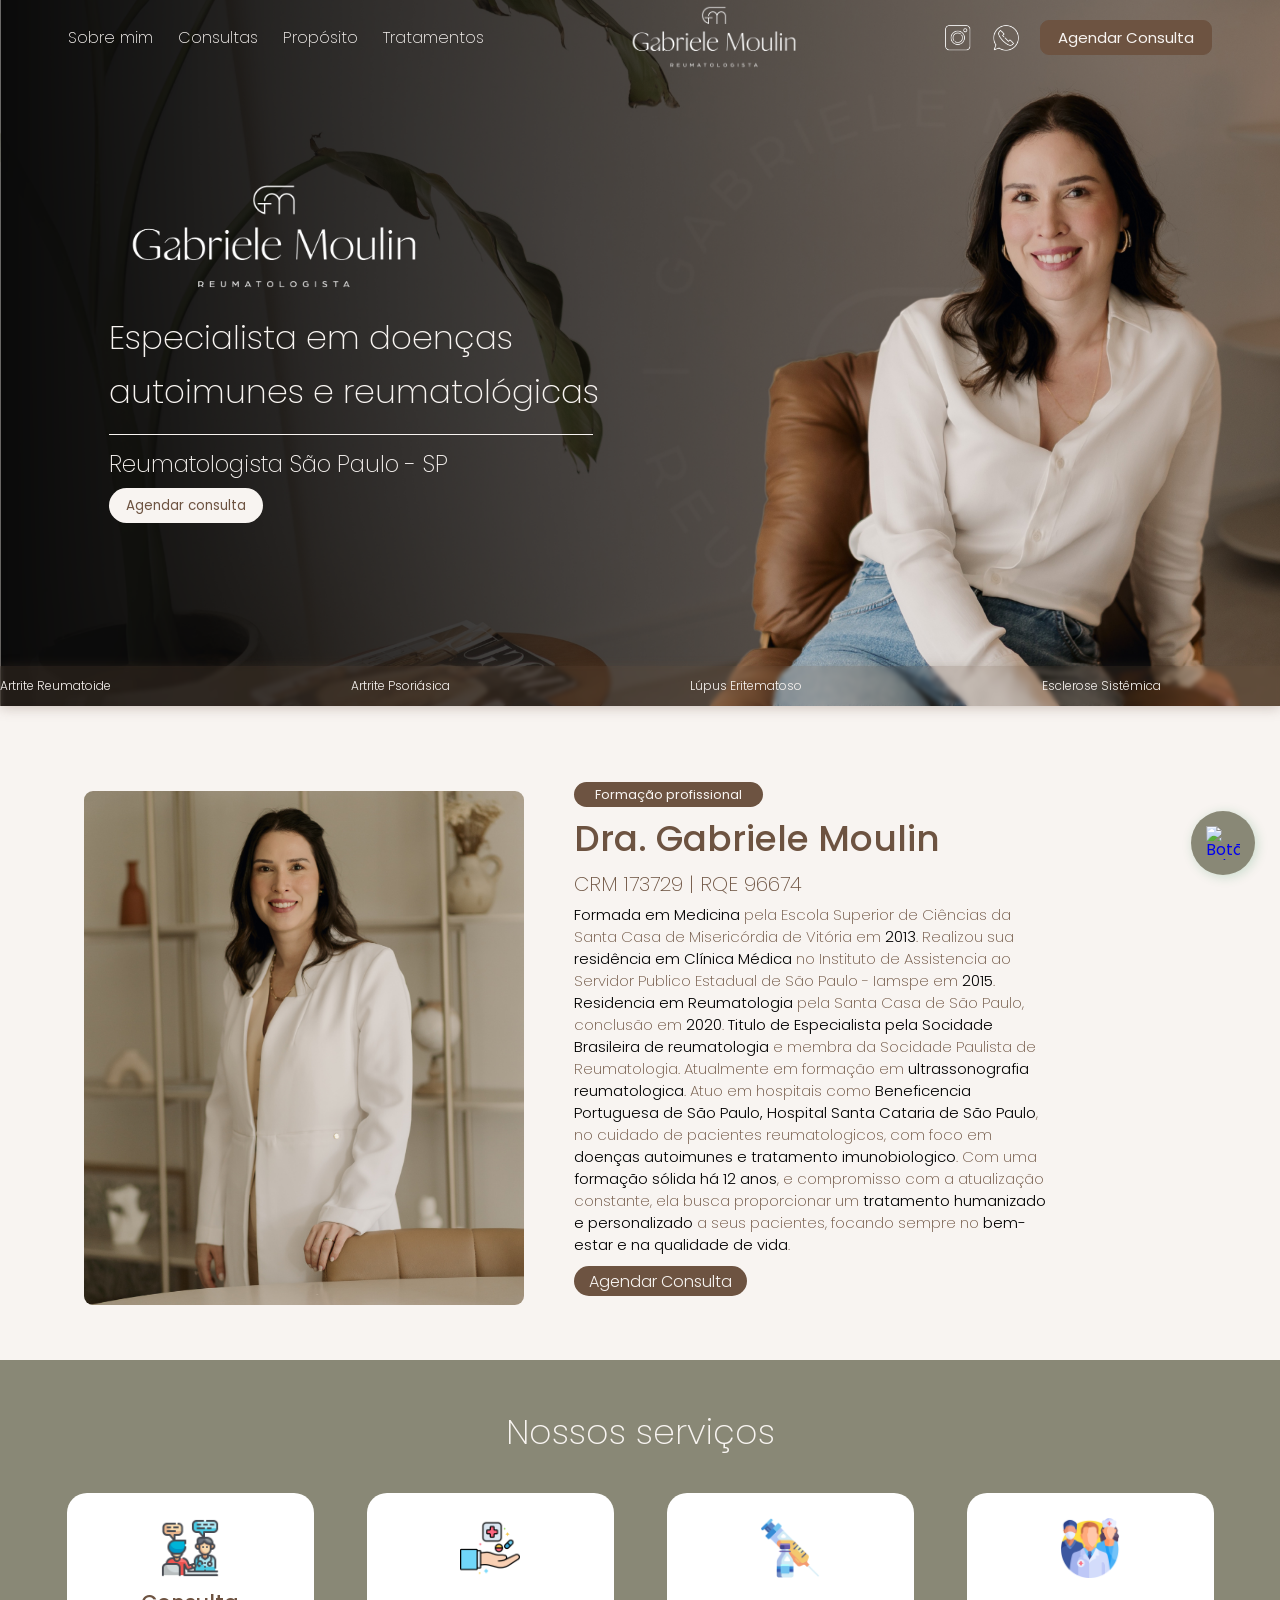
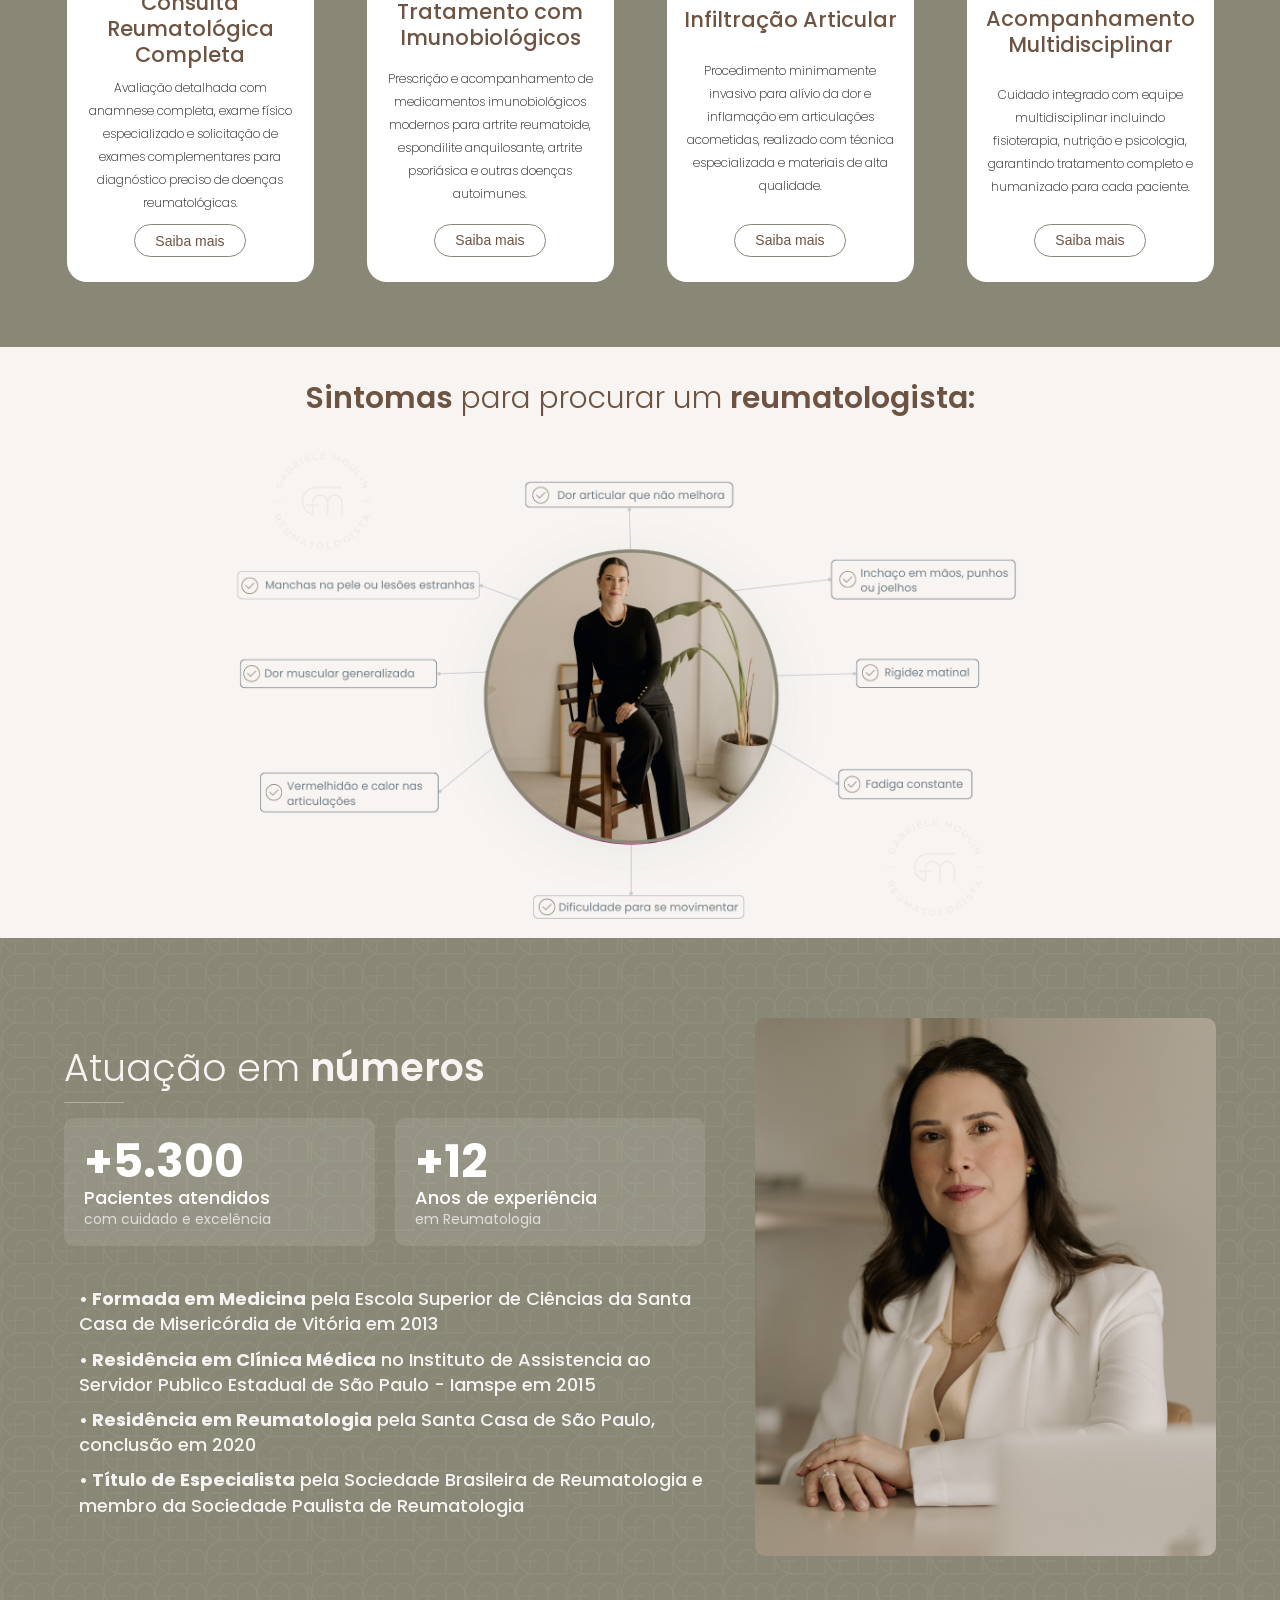
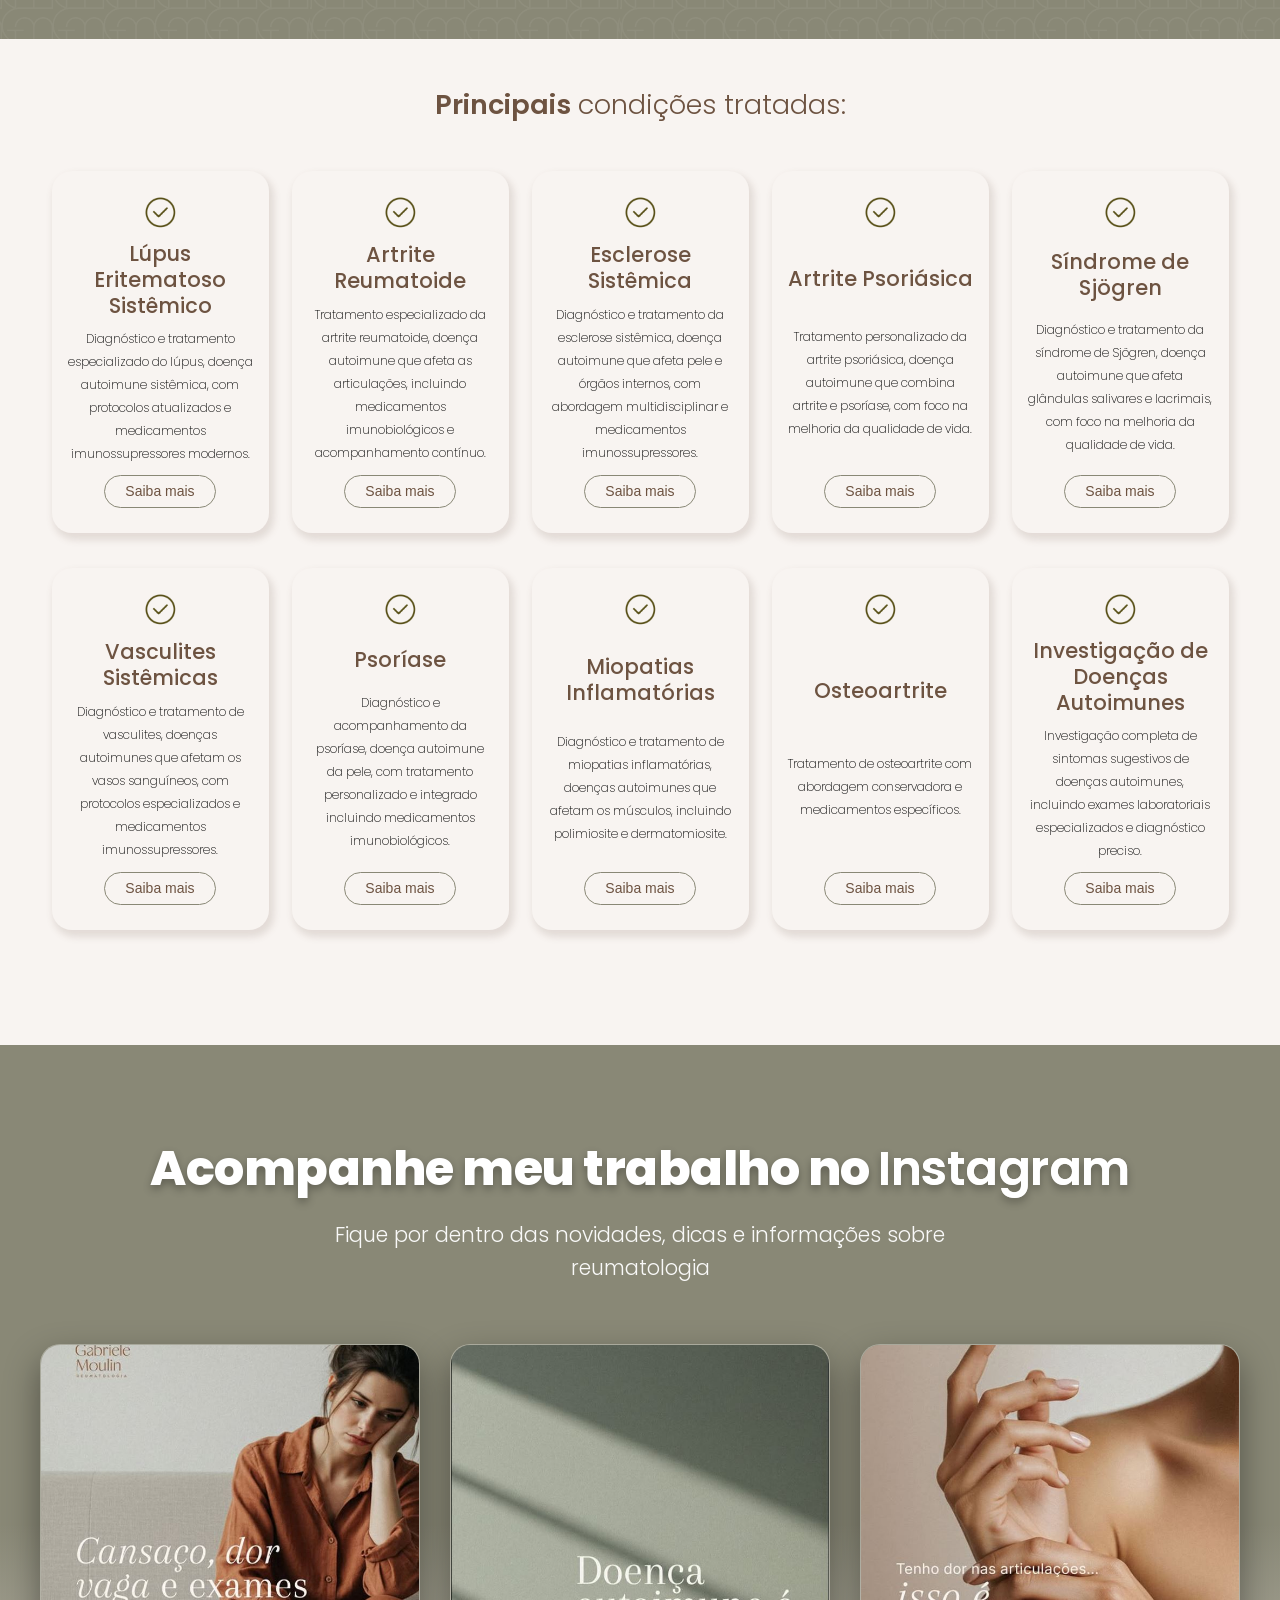
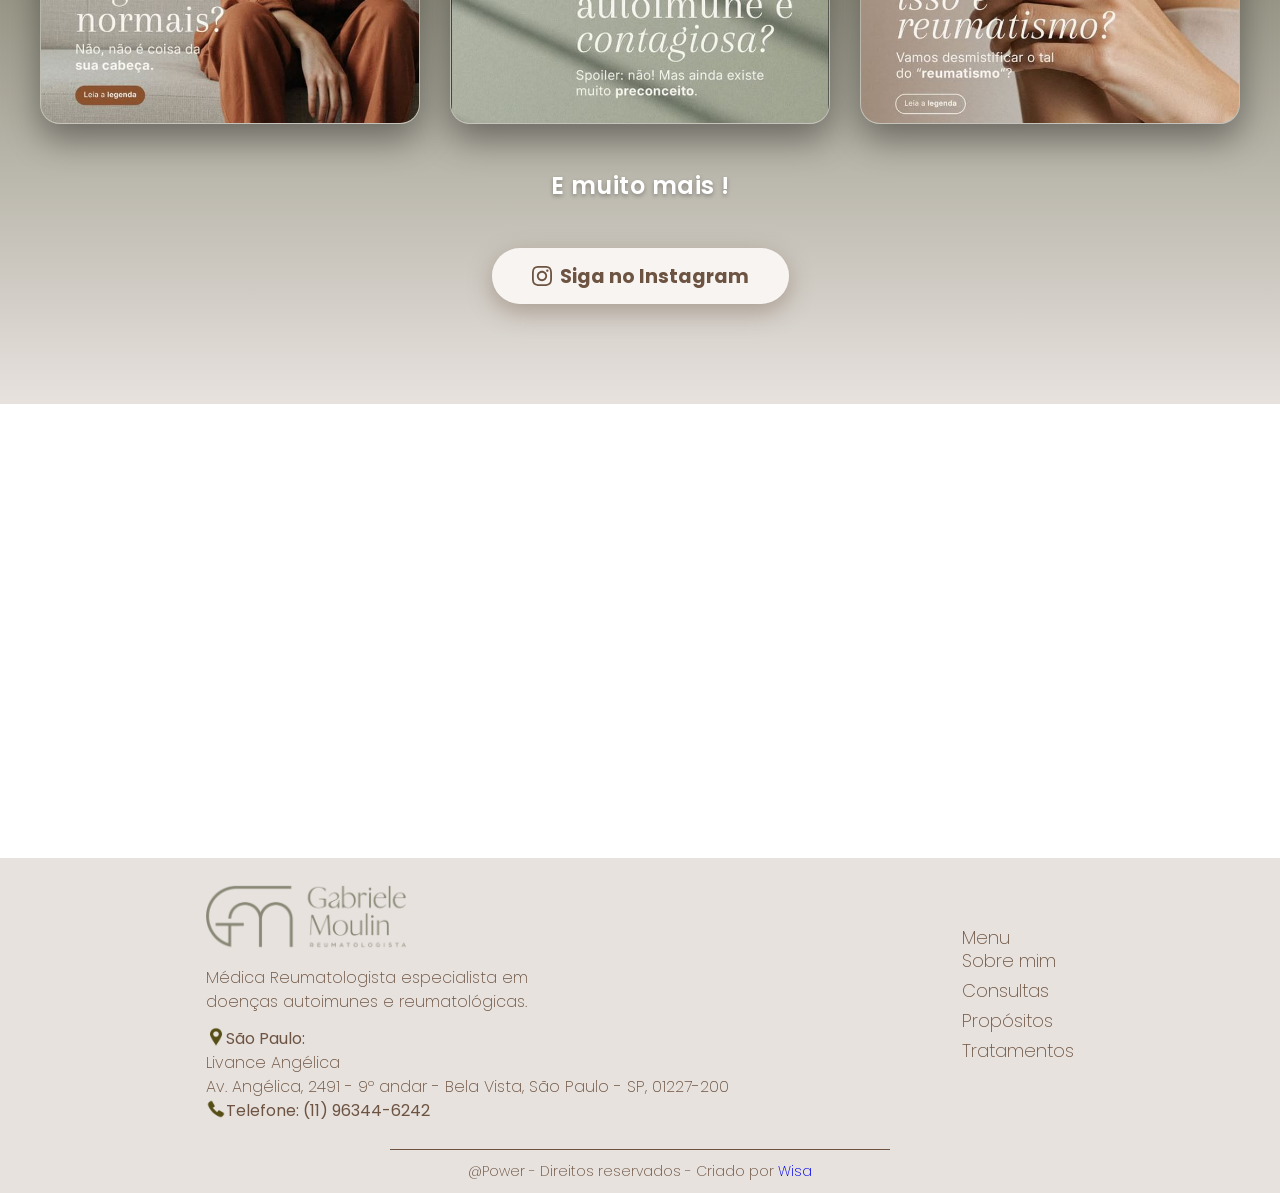
==== index.html @ eccd09a8 "Update index.html" ====
<!DOCTYPE html>
<html lang="pt-br">
<head>
  <meta charset="UTF-8" />
  <meta name="viewport" content="width=device-width, initial-scale=1.0" />

  <title>Dra Gabriele Souza Moulin Vago</title>
  <meta name="description" content="Site Dra Gabriele Souza Moulin Vago - Reumatologista" />

<!-- Google Tag Manager -->
<script>(function(w,d,s,l,i){w[l]=w[l]||[];w[l].push({'gtm.start':
new Date().getTime(),event:'gtm.js'});var f=d.getElementsByTagName(s)[0],
j=d.createElement(s),dl=l!='dataLayer'?'&l='+l:'';j.async=true;j.src=
'https://www.googletagmanager.com/gtm.js?id='+i+dl;f.parentNode.insertBefore(j,f);
})(window,document,'script','dataLayer','GTM-KXG27DR5');</script>
<!-- End Google Tag Manager -->

  <link rel="preload" href="/css/style.css" as="style" />
  <link rel="stylesheet" href="/css/style.css" />
  <link rel="icon" type="image/png" href="/img/logo/favicon.png" />

  <script>
    document.documentElement.classList.add("js");
  </script>
</head>

<body>
<!-- Google Tag Manager (noscript) -->
<noscript><iframe src="https://www.googletagmanager.com/ns.html?id=GTM-KXG27DR5"
height="0" width="0" style="display:none;visibility:hidden"></iframe></noscript>
<!-- End Google Tag Manager (noscript) -->
  <header>
    <div class="section-header">
      <div class="container-header">
        <section class="postion-header">
          <nav class="nav1" aria-label="cabecalho">
            <ul class="nav-menu" id="nav">
              <li>
                <a class="nav-link" href="#conheca">Sobre mim</a>
              </li>
              <li>
                <a class="nav-link" href="#especialidade">Consultas</a>
              </li>

              <li>
                <a class="nav-link" href="#section-especializacoes">Propósito</a>
              </li>
              <li>
                <a class="nav-link" href="#card-color">Tratamentos</a>
              </li>
            </ul>
          </nav>
        </section>

        <figure class="figure-logo">
          <img src="img/logo/LogoBranca.png"
            alt="Dra Gabriele Souza Moulin Vago reumatologista particular em São Paulo" />
        </figure>

        <section class="postion-header">
          <nav class="nav-2-header" aria-label="cabecalho-icones">
            <ul class="nav-menu-icons">
              <li>
                <a href="https://www.instagram.com/dra.gabrielemoulin/" target="_blank">
                  <figure>
                    <img src="img/icones/instagram.png"
                      alt="Instagram Dra Gabriele Souza Moulin Vago reumatologista particular em São Paulo" />
                  </figure>
                </a>
              </li>
              <li>
                <a href="https://wa.me/5511963446242?text=Olá, vim pela página da Dra. Gabriele Moulin e gostaria de saber mais sobre a consulta particular e agendamento."
                  target="_blank">
                  <figure>
                    <img src="img/icones/whatsapp.png"
                      alt="Contato Dra Gabriele Souza Moulin Vago reumatologista particular em São Paulo" />
                  </figure>
                </a>
              </li>
              <button class="button-header" id="butto-header2">
                <li>
                  <a
                    href="https://wa.me/5511963446242?text=Olá, vim pela página da Dra. Gabriele Moulin e gostaria de saber mais sobre a consulta particular e agendamento.">Agendar
                    Consulta</a>
                </li>
              </button>
            </ul>
          </nav>
        </section>
      </div>
    </div>
  </header>

  <main>
    <div class="background-banner">
      <div></div>
      <div class="container-text-banner">
        <img class="fadeInDown" data-anime="400" src="/img/logo/LogoBranca.png" alt="" />

        <h1 class="fadeInDown" data-anime="500">
          Especialista em doenças autoimunes e reumatológicas
        </h1>

        <div class="div-style fadeInDown" data-anime="600"></div>

        <p class="fadeInDown" data-anime="700">
          Reumatologista São Paulo - SP
        </p>

        <button class="botao-pulse">
          <a href="https://wa.me/5511963446242?text=Olá, vim pela página da Dra. Gabriele Moulin e gostaria de saber mais sobre a consulta particular e agendamento."
            target="_blank">Agendar consulta</a>
        </button>
      </div>
    </div>

    <div class="marquee">
      <ul class="marquee-content">
        <li>
          <p>Artrite Reumatoide</p>
        </li>
        <li>
          <p>Artrite Psoriásica</p>
        </li>
        <li>
          <p>Lúpus Eritematoso</p>
        </li>
        <li>
          <p>Esclerose Sistêmica</p>
        </li>
        <li>
          <p>Psoríase</p>
        </li>
        <li>
          <p>Doenças Autoimunes</p>
        </li>
        <li>
          <p>Osteoartrite</p>
        </li>
      </ul>
    </div>

    <div class="container-section-conheca" id="conheca">
      <img class="img-section-conheca" src="img/conheca/image-conheca.png"
        alt="Dra Gabriele Souza Moulin Vago reumatologista particular em São Paulo" />

      <div class="div-text-conheca">
        <span class="span-profissao"> Formação profissional </span>
        <h2><span class="negrito">Dra. Gabriele Moulin</span></h2>
        <h3 class="conheca-h3">CRM 173729 | RQE 96674</h3>
        <p id="text-conheca">
          <strong>Formada em Medicina</strong> pela Escola Superior de
          Ciências da Santa Casa de Misericórdia de Vitória em
          <strong>2013</strong>. Realizou sua
          <strong>residência em Clínica Médica</strong> no Instituto de
          Assistencia ao Servidor Publico Estadual de São Paulo - Iamspe em
          <strong>2015</strong>.
          <strong>Residencia em Reumatologia</strong> pela Santa Casa de São
          Paulo, conclusão em <strong>2020</strong>.
          <strong>Titulo de Especialista pela Socidade Brasileira de
            reumatologia</strong>
          e membra da Socidade Paulista de Reumatologia. Atualmente em
          formação em <strong>ultrassonografia reumatologica</strong>. Atuo em
          hospitais como
          <strong>Beneficencia Portuguesa de São Paulo, Hospital Santa Cataria de
            São Paulo</strong>, no cuidado de pacientes reumatologicos, com foco em
          <strong>doenças autoimunes e tratamento imunobiologico</strong>. Com
          uma <strong>formação sólida há 12 anos</strong>, e compromisso com a
          atualização constante, ela busca proporcionar um
          <strong>tratamento humanizado e personalizado</strong> a seus
          pacientes, focando sempre no
          <strong>bem-estar e na qualidade de vida</strong>.
        </p>
        <button class="button-header">
          <li>
            <a
              href="https://wa.me/5511963446242?text=Olá, vim pelo Site e gostaria de saber mais sobre a consulta de Dra. Gabriele Souza Moulin Vago.">Agendar
              Consulta</a>
          </li>
        </button>
      </div>
    </div>

    <div class="container-section-especialidade" id="especialidade">
      <div class="div-text-especialidade" id="div-text-especialidades">
        <h2 id="especialidade">Nossos serviços</h2>
      </div>
      <div class="container-cards-especialidades">
        <div class="card-especialidades" id="primeiro-cards">
          <img src="/img/icones/consulta.png"
            alt="Dra Gabriele Souza Moulin Vago reumatologista particular em São Paulo" />
          <h2>Consulta Reumatológica Completa</h2>
          <p>
            Avaliação detalhada com anamnese completa, exame físico
            especializado e solicitação de exames complementares para
            diagnóstico preciso de doenças reumatológicas.
          </p>
          <a
            href="https://wa.me/5511963446242?text=Olá, vim pelo Site e gostaria de saber mais sobre a consulta de Dra. Gabriele Souza Moulin Vago.">
            <button>Saiba mais</button>
          </a>
        </div>

        <div class="card-especialidades">
          <img src="/img/icones/Medicamentos.png"
            alt="Dra Gabriele Souza Moulin Vago reumatologista particular em São Paulo" />
          <h2>Tratamento com Imunobiológicos</h2>
          <p>
            Prescrição e acompanhamento de medicamentos imunobiológicos
            modernos para artrite reumatoide, espondilite anquilosante,
            artrite psoriásica e outras doenças autoimunes.
          </p>
          <a
            href="https://wa.me/5511963446242?text=Olá, vim pelo Site e gostaria de saber mais sobre a consulta de Dra. Gabriele Souza Moulin Vago.">
            <button>Saiba mais</button>
          </a>
        </div>

        <div class="card-especialidades">
          <img src="/img/icones/Infiltracao.png"
            alt="Dra Gabriele Souza Moulin Vago reumatologista particular em São Paulo" />
          <h2>Infiltração Articular</h2>
          <p>
            Procedimento minimamente invasivo para alívio da dor e inflamação
            em articulações acometidas, realizado com técnica especializada e
            materiais de alta qualidade.
          </p>
          <a
            href="https://wa.me/5511963446242?text=Olá, vim pelo Site e gostaria de saber mais sobre a consulta de Dra. Gabriele Souza Moulin Vago.">
            <button>Saiba mais</button>
          </a>
        </div>

        <div class="card-especialidades">
          <img src="/img/icones/equipe-medica.png"
            alt="Dra Gabriele Souza Moulin Vago reumatologista particular em São Paulo" />
          <h2>Acompanhamento Multidisciplinar</h2>
          <p>
            Cuidado integrado com equipe multidisciplinar incluindo
            fisioterapia, nutrição e psicologia, garantindo tratamento
            completo e humanizado para cada paciente.
          </p>
          <a
            href="https://wa.me/5511963446242?text=Olá, vim pelo Site e gostaria de saber mais sobre a consulta de Dra. Gabriele Souza Moulin Vago.">
            <button>Saiba mais</button>
          </a>
        </div>
      </div>
    </div>

    <div class="containter-img-geral">
      <h1>
        <span class="span-strong">Sintomas</span> para procurar um
        <span class="span-strong">reumatologista:</span>
      </h1>
      <img class="servicosgerais" src="img/cards/sintomas.png" alt="" />
      <img class="servicosgerais2" src="img/cards/sintomas-2.png" alt="" />
    </div>

    <div class="meus-numeros-section" id="meus-numeros">
      <div class="meus-numeros-container">
        <div class="meus-numeros-content">
          <div class="meus-numeros-header">
            <h3>Atuação em <span class="destaque">números</span></h3>
          </div>

          <div class="numeros-cards-container">
            <div class="numero-card">
              <div class="numero-valor" id="contador-pacientes">
                <strong>+5.300</strong>
              </div>
              <div class="numero-label">Pacientes atendidos</div>
              <p>com cuidado e excelência</p>
            </div>

            <div class="numero-card">
              <div class="numero-valor" id="contador-anos">
                <strong>+12</strong>
              </div>
              <div class="numero-label">Anos de experiência</div>
              <p>em Reumatologia</p>
            </div>
          </div>

          <div class="meus-numeros-formacao">
            <ul>
              <li>
                <strong>• Formada em Medicina</strong> pela Escola Superior de
                Ciências da Santa Casa de Misericórdia de Vitória em 2013
              </li>
              <li>
                <strong>• Residência em Clínica Médica</strong> no Instituto
                de Assistencia ao Servidor Publico Estadual de São Paulo -
                Iamspe em 2015
              </li>
              <li>
                <strong>• Residência em Reumatologia</strong>
                pela Santa Casa de São Paulo, conclusão em 2020
              </li>
              <li>
                <strong>• Título de Especialista</strong>
                pela Sociedade Brasileira de Reumatologia e membro da
                Sociedade Paulista de Reumatologia
              </li>
            </ul>
          </div>
        </div>

        <div class="meus-numeros-foto">
          <img src="/img/conheca/numero.png" alt="Dra. Gabriele Souza Moulin Vago" />
        </div>
      </div>
    </div>

    <div class="container-section-especialidade" id="card-color">
      <h2 class="titulo-sintomas">
        <span class="span-strong">Principais</span> condições tratadas:
      </h2>
      <div class="container-cards-especialidades">
        <div class="card-especialidades cards-mod" id="card-color-1">
          <img id="card-image" src="img/cards/verificado.png"
            alt="Dra Gabriele Souza Moulin Vago reumatologista particular em São Paulo" />
          <h2>Lúpus Eritematoso Sistêmico</h2>
          <p>
            Diagnóstico e tratamento especializado do lúpus, doença autoimune sistêmica, com protocolos atualizados e
            medicamentos imunossupressores modernos.
          </p>
          <button class="button-cards">Saiba mais</button>
        </div>

        <div class="card-especialidades cards-mod" id="card-color-1">
          <img id="card-image" src="img/cards/verificado.png"
            alt="Dra Gabriele Souza Moulin Vago reumatologista particular em São Paulo" />
          <h2>Artrite Reumatoide</h2>
          <p>
            Tratamento especializado da artrite reumatoide, doença autoimune que afeta as articulações, incluindo
            medicamentos imunobiológicos e acompanhamento contínuo.
          </p>
          <button class="button-cards">Saiba mais</button>
        </div>

        <div class="card-especialidades cards-mod" id="card-color-1">
          <img id="card-image" src="img/cards/verificado.png"
            alt="Dra Gabriele Souza Moulin Vago reumatologista particular em São Paulo" />
          <h2>Esclerose Sistêmica</h2>
          <p>
            Diagnóstico e tratamento da esclerose sistêmica, doença autoimune que afeta pele e órgãos internos, com
            abordagem multidisciplinar e medicamentos imunossupressores.
          </p>
          <button class="button-cards">Saiba mais</button>
        </div>

        <div class="card-especialidades cards-mod" id="card-color-1">
          <img id="card-image" src="img/cards/verificado.png"
            alt="Dra Gabriele Souza Moulin Vago reumatologista particular em São Paulo" />
          <h2>Artrite Psoriásica</h2>
          <p>
            Tratamento personalizado da artrite psoriásica, doença autoimune que combina artrite e psoríase, com foco na
            melhoria da qualidade de vida.
          </p>
          <button class="button-cards">Saiba mais</button>
        </div>

        <div class="card-especialidades cards-mod" id="card-color-1">
          <img id="card-image" src="img/cards/verificado.png"
            alt="Dra Gabriele Souza Moulin Vago reumatologista particular em São Paulo" />
          <h2>Síndrome de Sjögren</h2>
          <p>
            Diagnóstico e tratamento da síndrome de Sjögren, doença autoimune que afeta glândulas salivares e lacrimais,
            com foco na melhoria da qualidade de vida.
          </p>
          <button class="button-cards">Saiba mais</button>
        </div>

        <div class="card-especialidades cards-mod" id="card-color-1">
          <img id="card-image" src="img/cards/verificado.png"
            alt="Dra Gabriele Souza Moulin Vago reumatologista particular em São Paulo" />
          <h2>Vasculites Sistêmicas</h2>
          <p>
            Diagnóstico e tratamento de vasculites, doenças autoimunes que afetam os vasos sanguíneos, com protocolos
            especializados e medicamentos imunossupressores.
          </p>
          <button class="button-cards">Saiba mais</button>
        </div>

        <div class="card-especialidades cards-mod" id="card-color-1">
          <img id="card-image" src="img/cards/verificado.png"
            alt="Dra Gabriele Souza Moulin Vago reumatologista particular em São Paulo" />
          <h2>Psoríase</h2>
          <p>
            Diagnóstico e acompanhamento da psoríase, doença autoimune da pele, com tratamento personalizado e integrado
            incluindo medicamentos imunobiológicos.
          </p>
          <button class="button-cards">Saiba mais</button>
        </div>

        <div class="card-especialidades cards-mod" id="card-color-1">
          <img id="card-image" src="img/cards/verificado.png"
            alt="Dra Gabriele Souza Moulin Vago reumatologista particular em São Paulo" />
          <h2>Miopatias Inflamatórias</h2>
          <p>
            Diagnóstico e tratamento de miopatias inflamatórias, doenças autoimunes que afetam os músculos, incluindo
            polimiosite e dermatomiosite.
          </p>
          <button class="button-cards">Saiba mais</button>
        </div>

        <div class="card-especialidades cards-mod" id="card-color-1">
          <img id="card-image" src="img/cards/verificado.png"
            alt="Dra Gabriele Souza Moulin Vago reumatologista particular em São Paulo" />
          <h2>Osteoartrite</h2>
          <p>
            Tratamento de osteoartrite com abordagem conservadora e
            medicamentos específicos.
          </p>
          <button class="button-cards">Saiba mais</button>
        </div>

        <div class="card-especialidades cards-mod" id="card-color-1">
          <img id="card-image" src="img/cards/verificado.png"
            alt="Dra Gabriele Souza Moulin Vago reumatologista particular em São Paulo" />
          <h2>Investigação de Doenças Autoimunes</h2>
          <p>
            Investigação completa de sintomas sugestivos de doenças autoimunes, incluindo exames laboratoriais
            especializados e diagnóstico preciso.
          </p>
          <button class="button-cards">Saiba mais</button>
        </div>
      </div>
      <div id="exames-redirect"></div>
    </div>

    <!-- Seção Instagram -->
    <div class="container-instagram">
      <div class="instagram-header">
        <h2>
          Acompanhe meu trabalho no
          <span class="span-strong">Instagram</span>
        </h2>
        <p>
          Fique por dentro das novidades, dicas e informações sobre
          reumatologia
        </p>
      </div>
      <div class="instagram-feed">
        <div class="instagram-item">
          <a href="https://www.instagram.com/dra.gabrielemoulin/" target="_blank">
            <img src="/img/instagram/imginsta.JPG" alt="Post Instagram - Dicas de Reumatologia" />
            <div class="instagram-overlay">
              <!-- <span>Dicas de Prevenção</span>
                <small>Cuidados diários para articulações saudáveis</small> -->
            </div>
          </a>
        </div>

        <div class="instagram-item">
          <a href="https://www.instagram.com/dra.gabrielemoulin/" target="_blank">
            <img src="/img/instagram/imginsta2.JPG" alt="Post Instagram - Sintomas e Diagnóstico" />
            <div class="instagram-overlay"></div>
          </a>
        </div>

        <div class="instagram-item">
          <a href="https://www.instagram.com/dra.gabrielemoulin/" target="_blank">
            <img src="/img/instagram/imginsta3.JPG" alt="Post Instagram - Tratamentos Modernos" />
            <div class="instagram-overlay">
              <!-- <span>Tratamentos Modernos</span>
                <small>Tecnologias avançadas em reumatologia</small> -->
            </div>
          </a>
        </div>
      </div>
      <p class="instagram-more-text">E muito mais !</p>
      <div class="instagram-cta">
        <a href="https://www.instagram.com/dra.gabrielemoulin/" target="_blank" class="instagram-button">
          <svg width="20" height="20" viewBox="0 0 24 24" fill="currentColor" style="margin-right: 8px">
            <path
              d="M12 2.163c3.204 0 3.584.012 4.85.07 3.252.148 4.771 1.691 4.919 4.919.058 1.265.069 1.645.069 4.849 0 3.205-.012 3.584-.069 4.849-.149 3.225-1.664 4.771-4.919 4.919-1.266.058-1.644.07-4.85.07-3.204 0-3.584-.012-4.849-.07-3.26-.149-4.771-1.699-4.919-4.92-.058-1.265-.07-1.644-.07-4.849 0-3.204.013-3.583.07-4.849.149-3.227 1.664-4.771 4.919-4.919 1.266-.057 1.645-.069 4.849-.069zm0-2.163c-3.259 0-3.667.014-4.947.072-4.358.2-6.78 2.618-6.98 6.98-.059 1.281-.073 1.689-.073 4.948 0 3.259.014 3.668.072 4.948.2 4.358 2.618 6.78 6.98 6.98 1.281.058 1.689.072 4.948.072 3.259 0 3.668-.014 4.948-.072 4.354-.2 6.782-2.618 6.979-6.98.059-1.28.073-1.689.073-4.948 0-3.259-.014-3.667-.072-4.947-.196-4.354-2.617-6.78-6.979-6.98-1.281-.059-1.69-.073-4.949-.073zm0 5.838c-3.403 0-6.162 2.759-6.162 6.162s2.759 6.163 6.162 6.163 6.162-2.759 6.162-6.163c0-3.403-2.759-6.162-6.162-6.162zm0 10.162c-2.209 0-4-1.79-4-4 0-2.209 1.791-4 4-4s4 1.791 4 4c0 2.21-1.791 4-4 4zm6.406-11.845c-.796 0-1.441.645-1.441 1.44s.645 1.44 1.441 1.44c.795 0 1.439-.645 1.439-1.44s-.644-1.44-1.439-1.44z" />
          </svg>
          Siga no Instagram
        </a>
      </div>
    </div>

    <iframe
      src="https://www.google.com/maps/embed?pb=!1m18!1m12!1m3!1d3657.1234567890123!2d-46.654321!3d-23.567890!2m3!1f0!2f0!3f0!3m2!1i1024!2i768!4f13.1!3m3!1m2!1s0x94ce5a1234567890%3A0xabcdef1234567890!2sAv.%20Ang%C3%A9lica%2C%202491%20-%20Bela%20Vista%2C%20S%C3%A3o%20Paulo%20-%20SP%2C%2001227-200!5e0!3m2!1spt-BR!2sbr!4v1234567890123!5m2!1spt-BR!2sbr"
      width="100%" height="450" title="Localização da Clínica" style="border: 0" allowfullscreen="" loading="lazy"
      referrerpolicy="no-referrer-when-downgrade"></iframe>
  </main>

  <footer>
    <div class="container-footer">
      <div class="div-footer-1">
        <img class="logo-footer" src="/img/logo/LogoColorida2.png" alt="" />
        <h2>
          Médica Reumatologista especialista em doenças autoimunes e
          reumatológicas.
        </h2>
        <ul class="ul-text-footer-1">
          <li>
            <a
              href="https://wa.me/5511963446242?text=Olá, vim pela página da Dra. Gabriele Moulin e gostaria de saber mais sobre a consulta particular e agendamento.">
              <span><img class="pino" src="/img/icones/pino-de-localizacao.png" alt="" />São Paulo:</span><br />
              Livance Angélica<br />
              Av. Angélica, 2491 - 9º andar - Bela Vista, São Paulo - SP,
              01227-200<br />
              <span><img class="pino" src="/img/icones/telefone.png" alt="" />Telefone: (11) 96344-6242</span><br />
            </a>
          </li>
        </ul>
      </div>

      <div class="div-footer-2">
        <div class="div-footer-text-2">
          <h2>Menu</h2>
          <ul>
            <a href="#conheca">
              <li>Sobre mim</li>
            </a>
            <a href="#especialidade">
              <li>Consultas</li>
            </a>
            <a href="#section-especializacoes">
              <li>Propósitos</li>
            </a>
            <a href="#card-color">
              <li>Tratamentos</li>
            </a>
          </ul>
        </div>
      </div>
    </div>

    <h3>
      @Power - Direitos reservados - Criado por
      <a
        href="https://wa.me/5511963446242?text=Olá, vim pela página da Dra. Gabriele Moulin e gostaria de saber mais sobre a consulta particular e agendamento.">Wisa</a>
    </h3>
  </footer>

  <script src="https://cdn.jsdelivr.net/npm/swiper@11/swiper-element-bundle.min.js"></script>
  <link rel="stylesheet"
    href="https://cdn.positus.global/production/resources/robbu/whatsapp-button/whatsapp-button.css" />

  <a id="robbu-whatsapp-button" target="_blank" href="https://api.whatsapp.com/send/?phone=5511963446242">
    <div class="rwb-tooltip">Clique para agendar</div>
    <img src="https://cdn.positus.global/production/resources/robbu/whatsapp-button/whatsapp-icon.svg"
      alt="Botão Whatsapp" />
  </a>

  <script src="js/plugins/simple-anime.js"></script>
  <script src="js/script.js"></script>
</body>

</html>
---- css/style.css ----
/* Global */
@import "./global/global.css";
@import "./global/reset.css";
@import "./global/header.css";
@import "./global/footer.css";

/* Home */
@import "./home/banner.css";
@import "./home/marquee.css";
@import "./home/conheca.css";
@import "./home/especialidade.css";
@import "./home/sintomas.css";
@import "./home/numeros.css";
@import "./home/home.css";
@import "./home/cards.css";
@import "./home/instagram.css";

/* Utilidades */
@import "./utilidades/animacao.css";
@import "./utilidades/cores.css";

/* para usar o mincss
cleancss -o ./css/style.min.css ./css/style.css
quando o site estiver completo trocar o arquivo css padrão
*/
---- css/style.css ----
/* Global */
@import "./global/global.css";
@import "./global/reset.css";
@import "./global/header.css";
@import "./global/footer.css";

/* Home */
@import "./home/banner.css";
@import "./home/marquee.css";
@import "./home/conheca.css";
@import "./home/especialidade.css";
@import "./home/sintomas.css";
@import "./home/numeros.css";
@import "./home/home.css";
@import "./home/cards.css";
@import "./home/instagram.css";

/* Utilidades */
@import "./utilidades/animacao.css";
@import "./utilidades/cores.css";

/* para usar o mincss
cleancss -o ./css/style.min.css ./css/style.css
quando o site estiver completo trocar o arquivo css padrão
*/
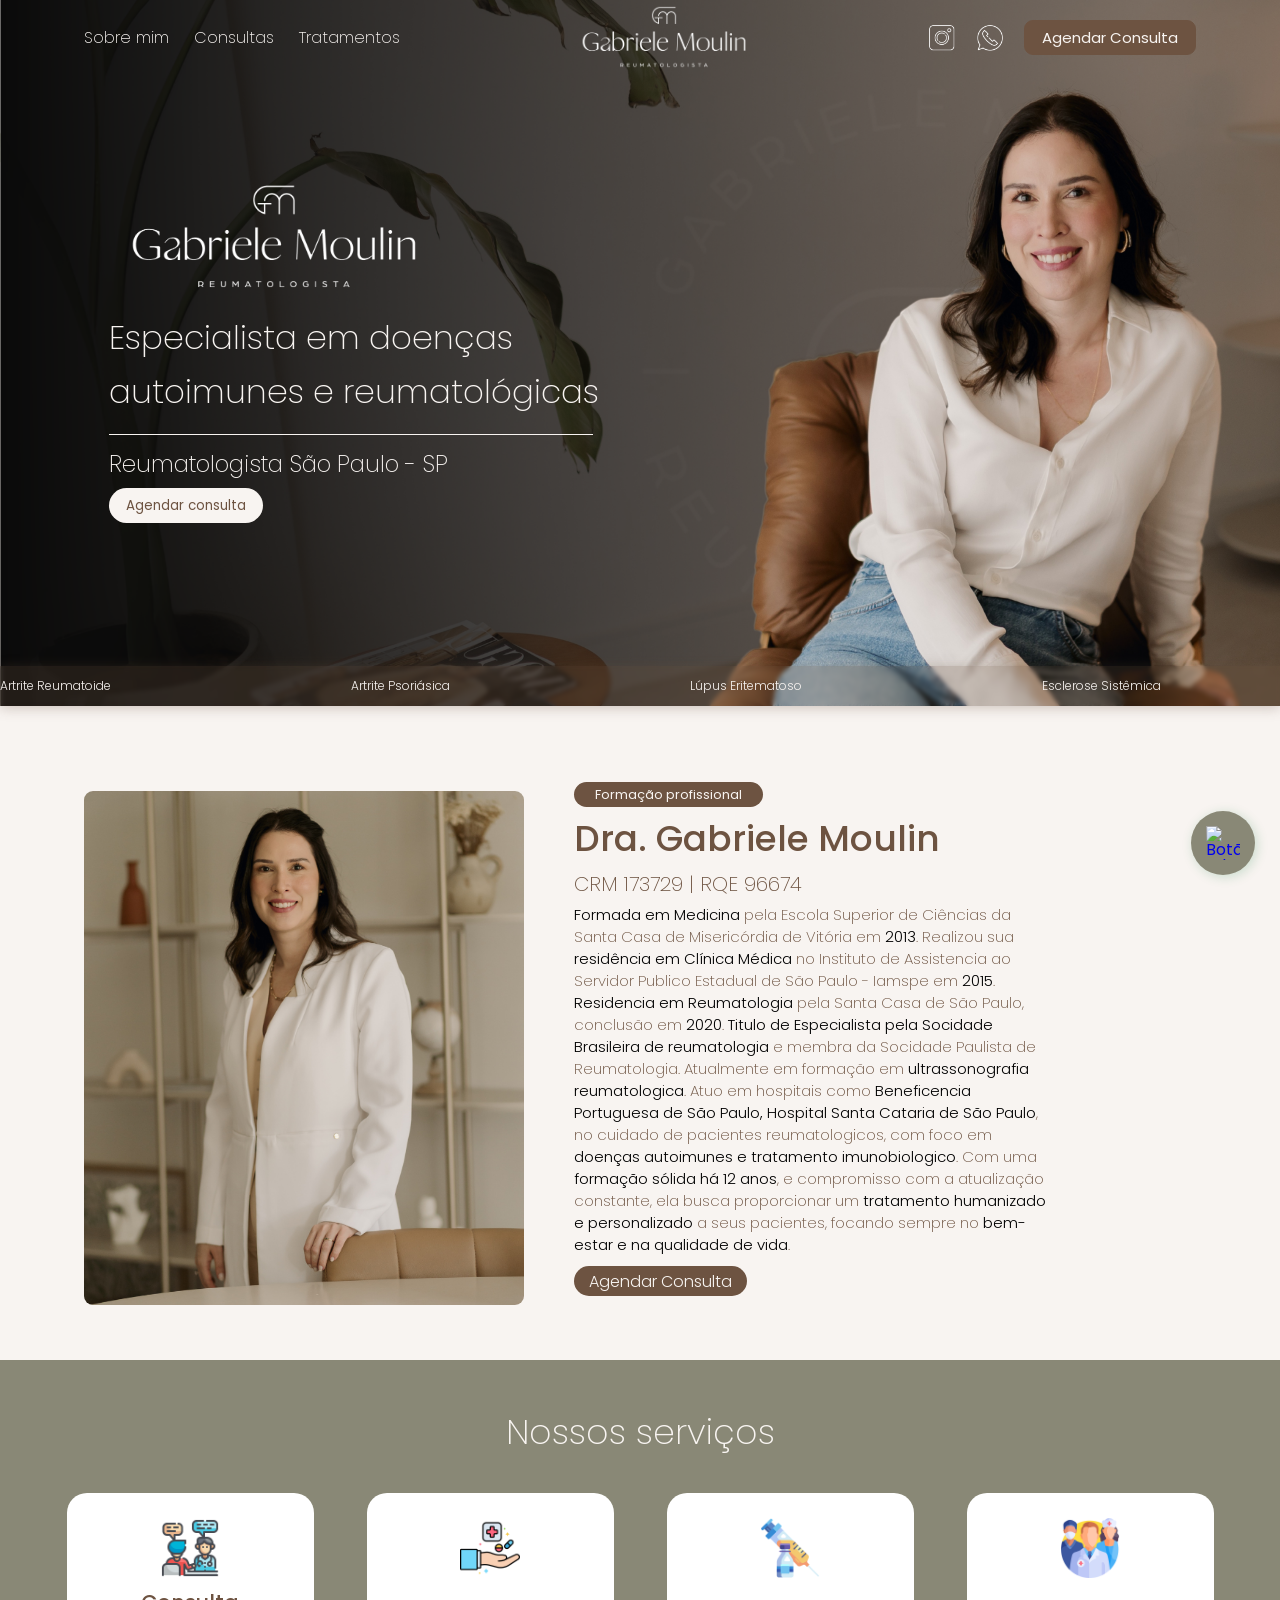
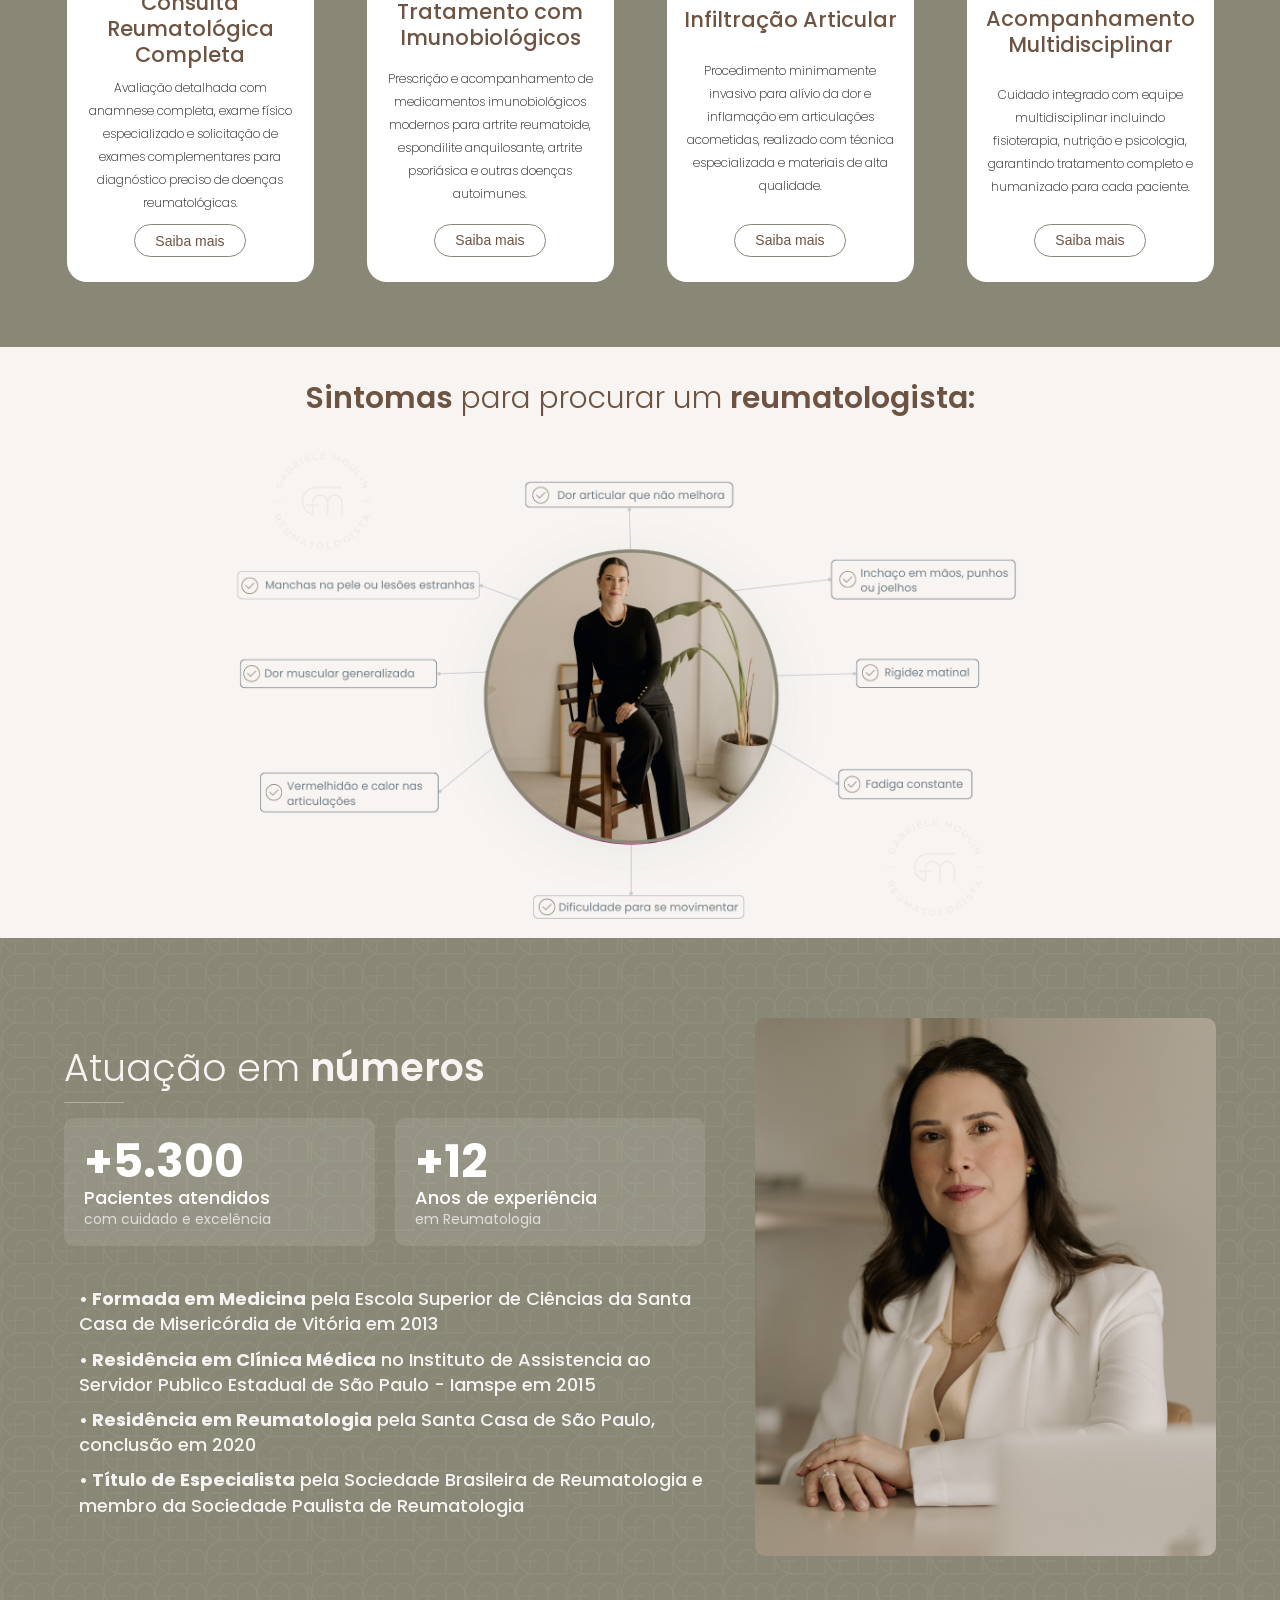
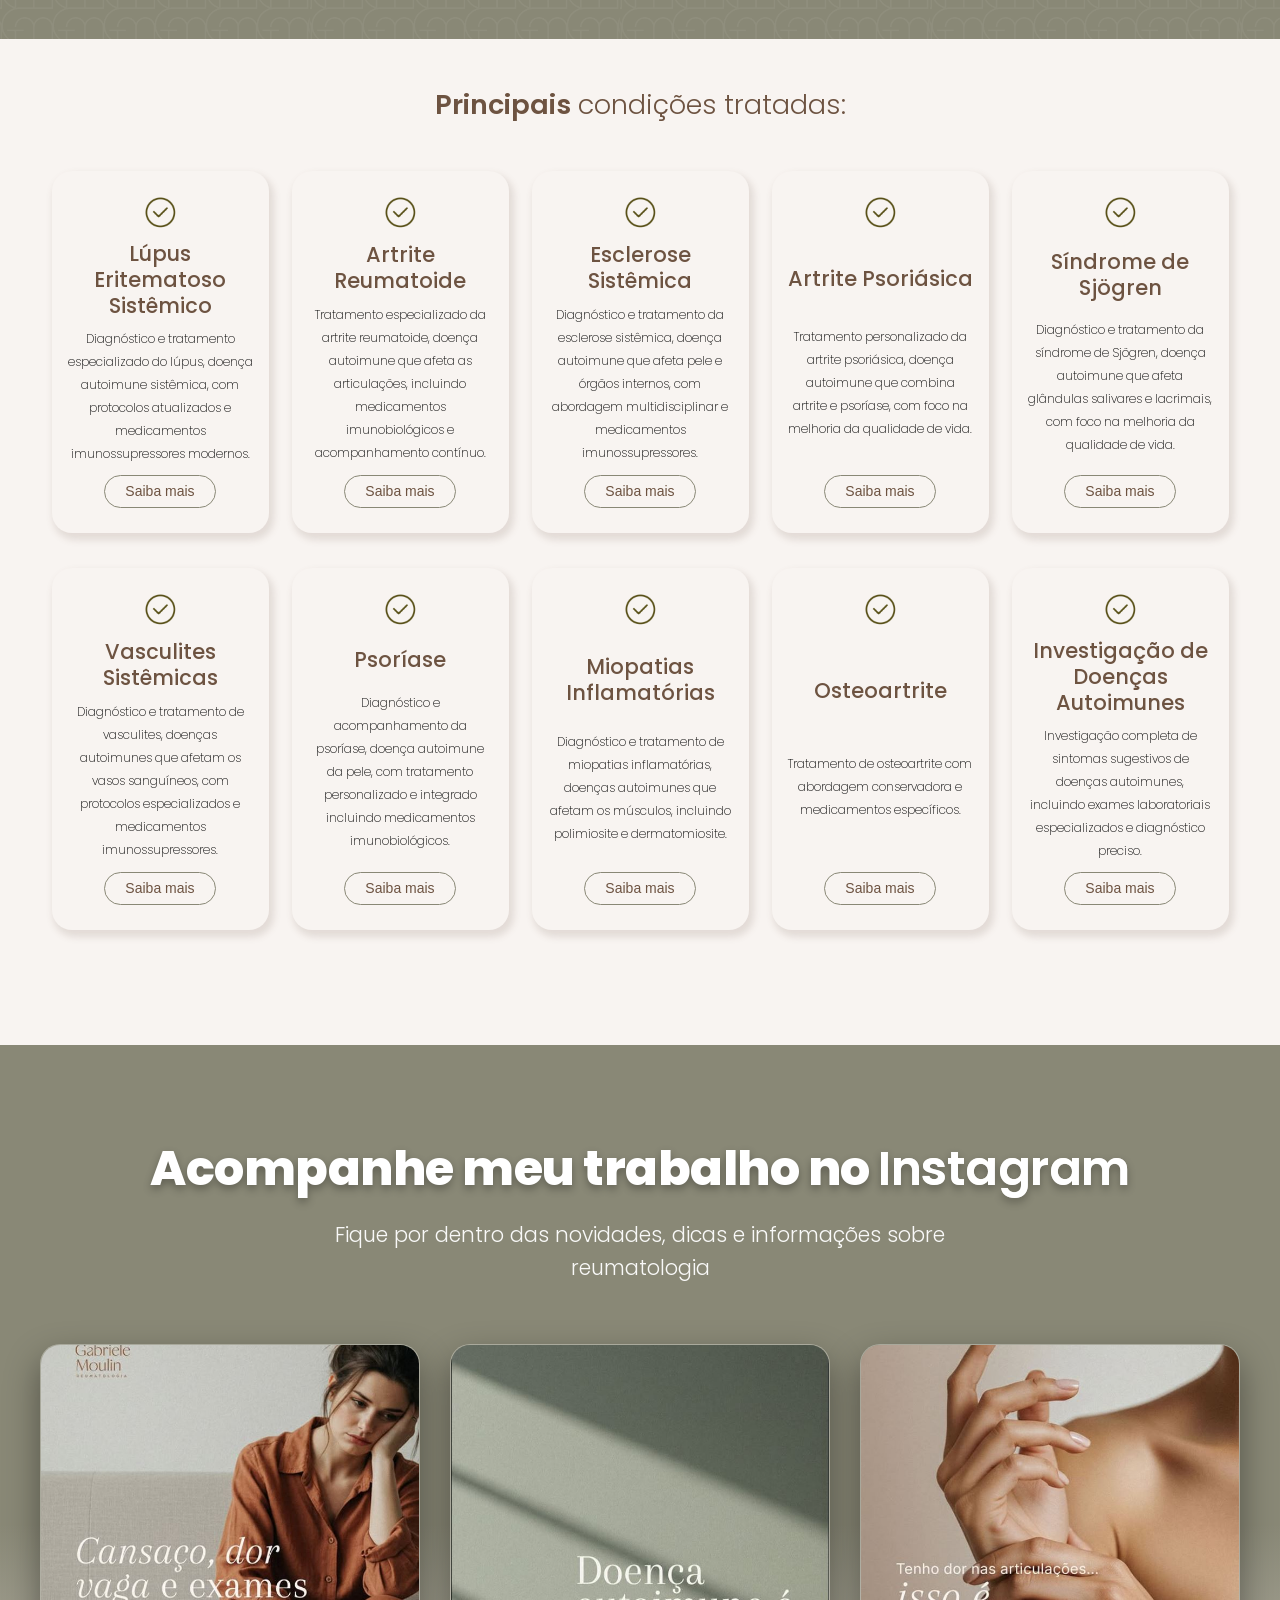
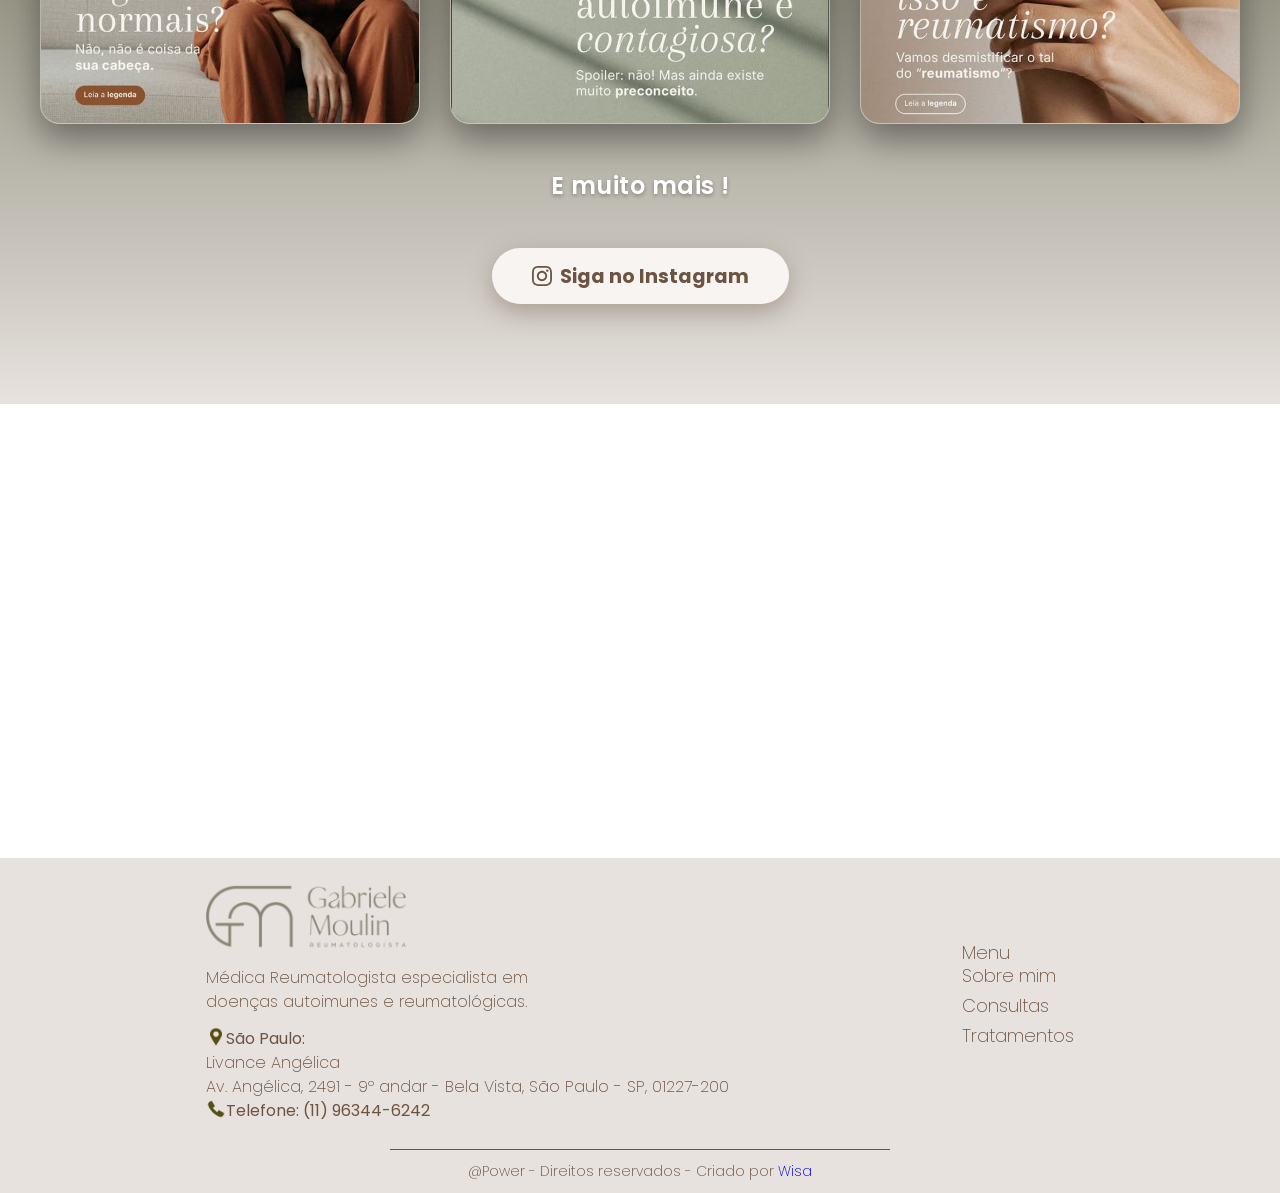
==== commit c8317cf1: "Update index.html" ====
--- a/index.html
+++ b/index.html
@@ -42,9 +42,7 @@
                 <a class="nav-link" href="#especialidade">Consultas</a>
               </li>
 
-              <li>
-                <a class="nav-link" href="#section-especializacoes">Propósito</a>
-              </li>
+
               <li>
                 <a class="nav-link" href="#card-color">Tratamentos</a>
               </li>
@@ -520,9 +518,6 @@
             <a href="#especialidade">
               <li>Consultas</li>
             </a>
-            <a href="#section-especializacoes">
-              <li>Propósitos</li>
-            </a>
             <a href="#card-color">
               <li>Tratamentos</li>
             </a>
@@ -556,3 +551,4 @@
 
 
 
+
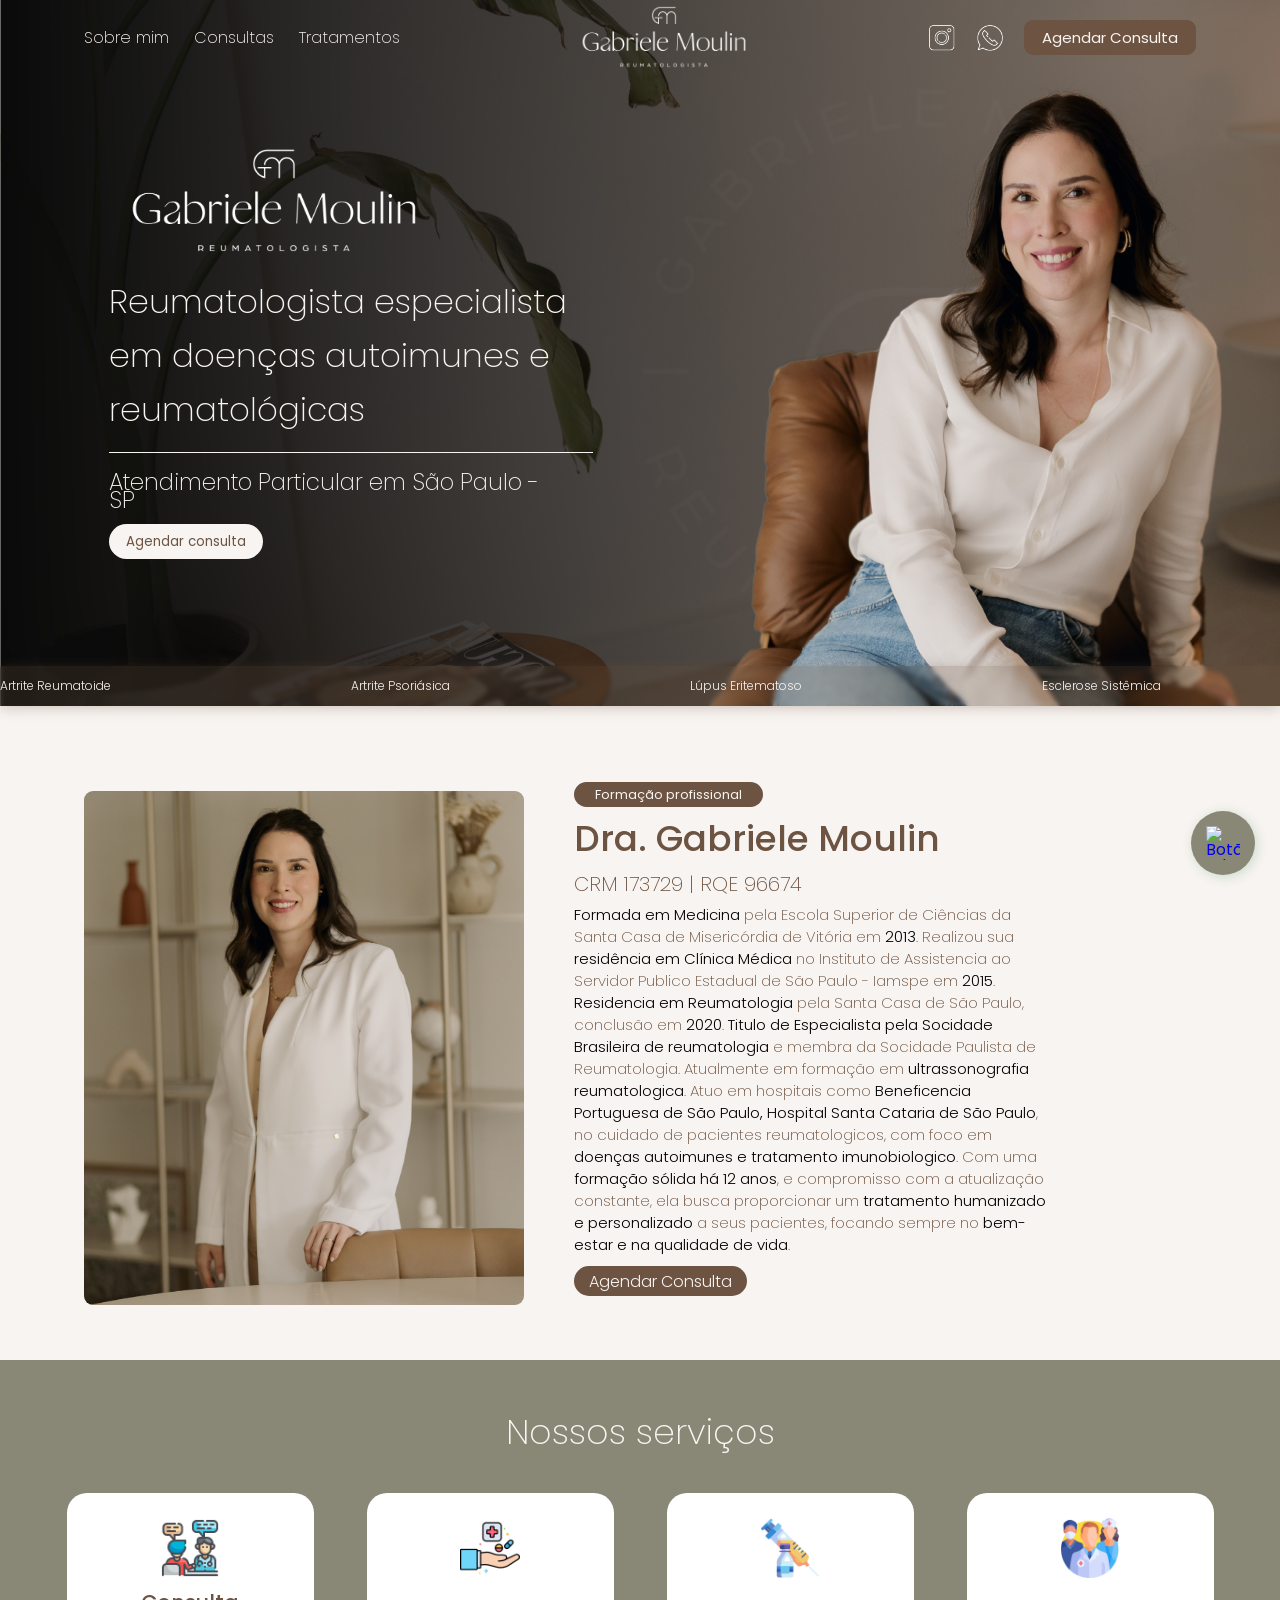
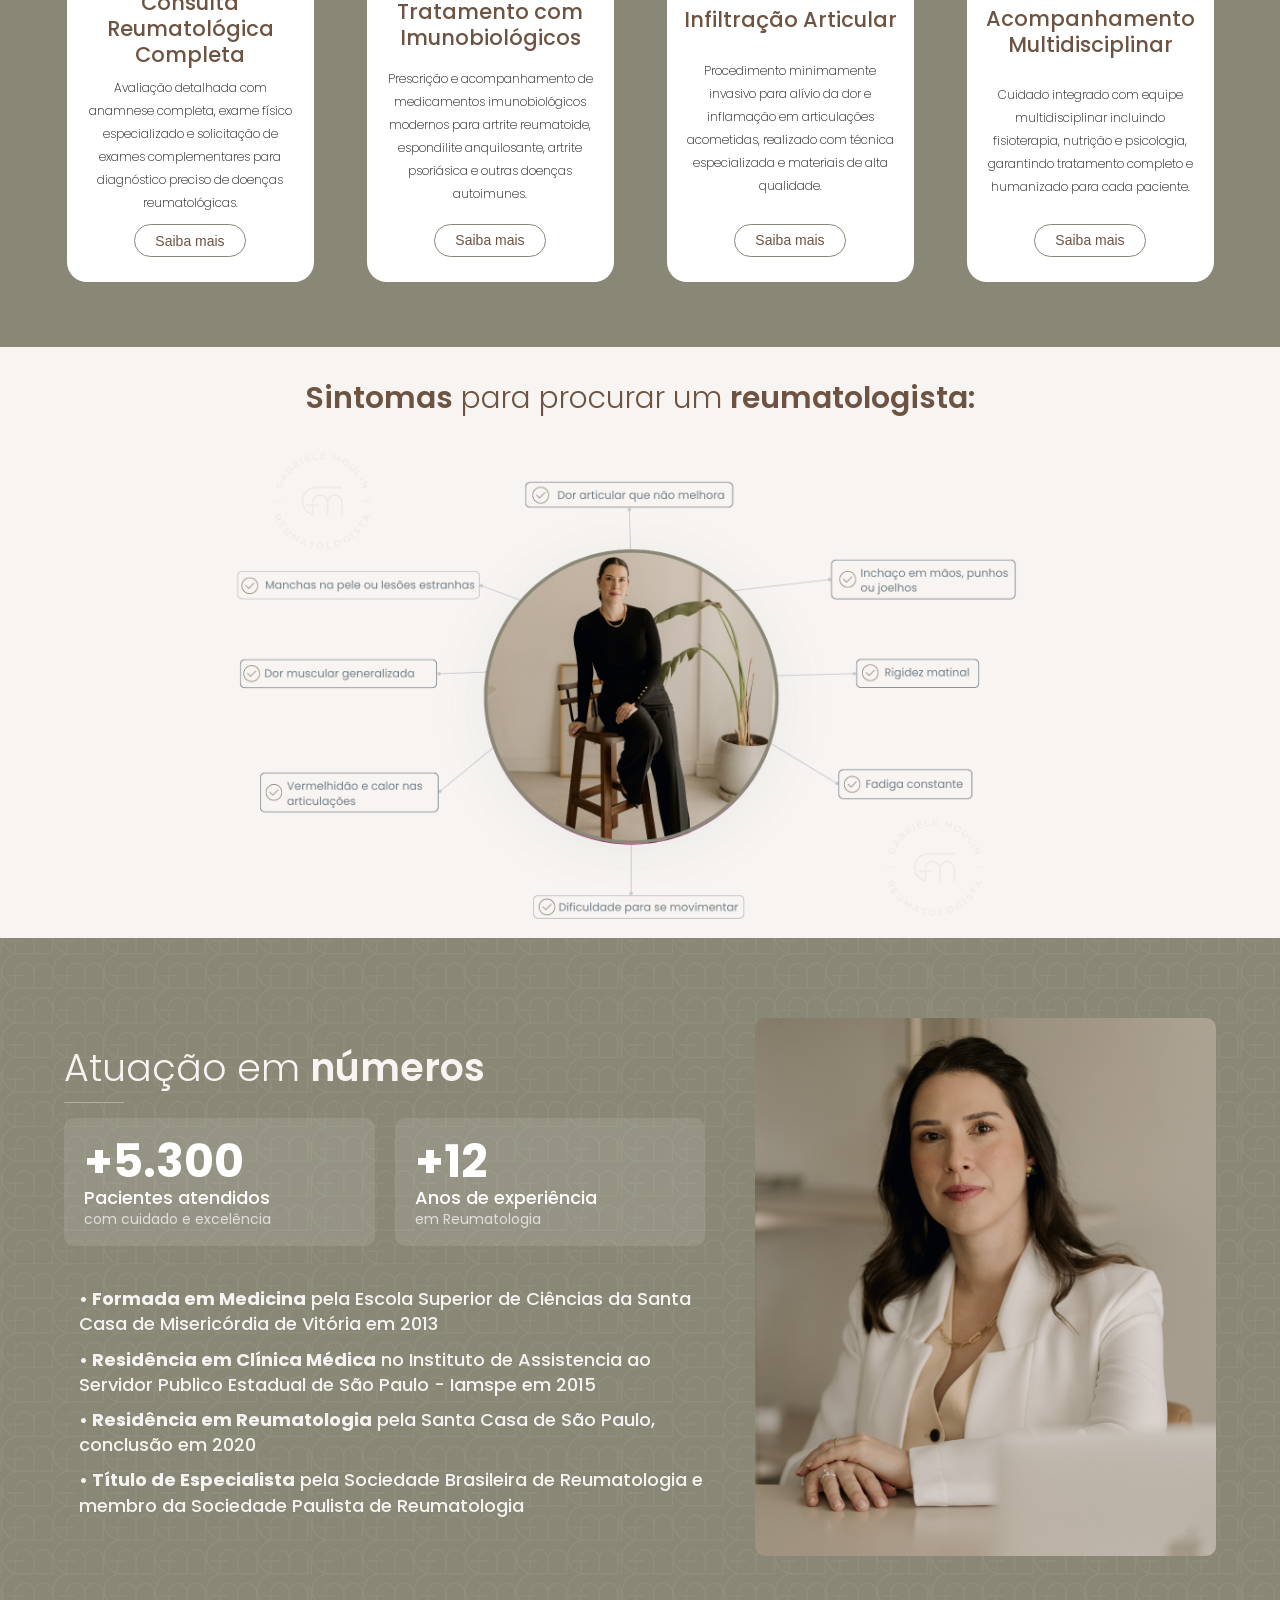
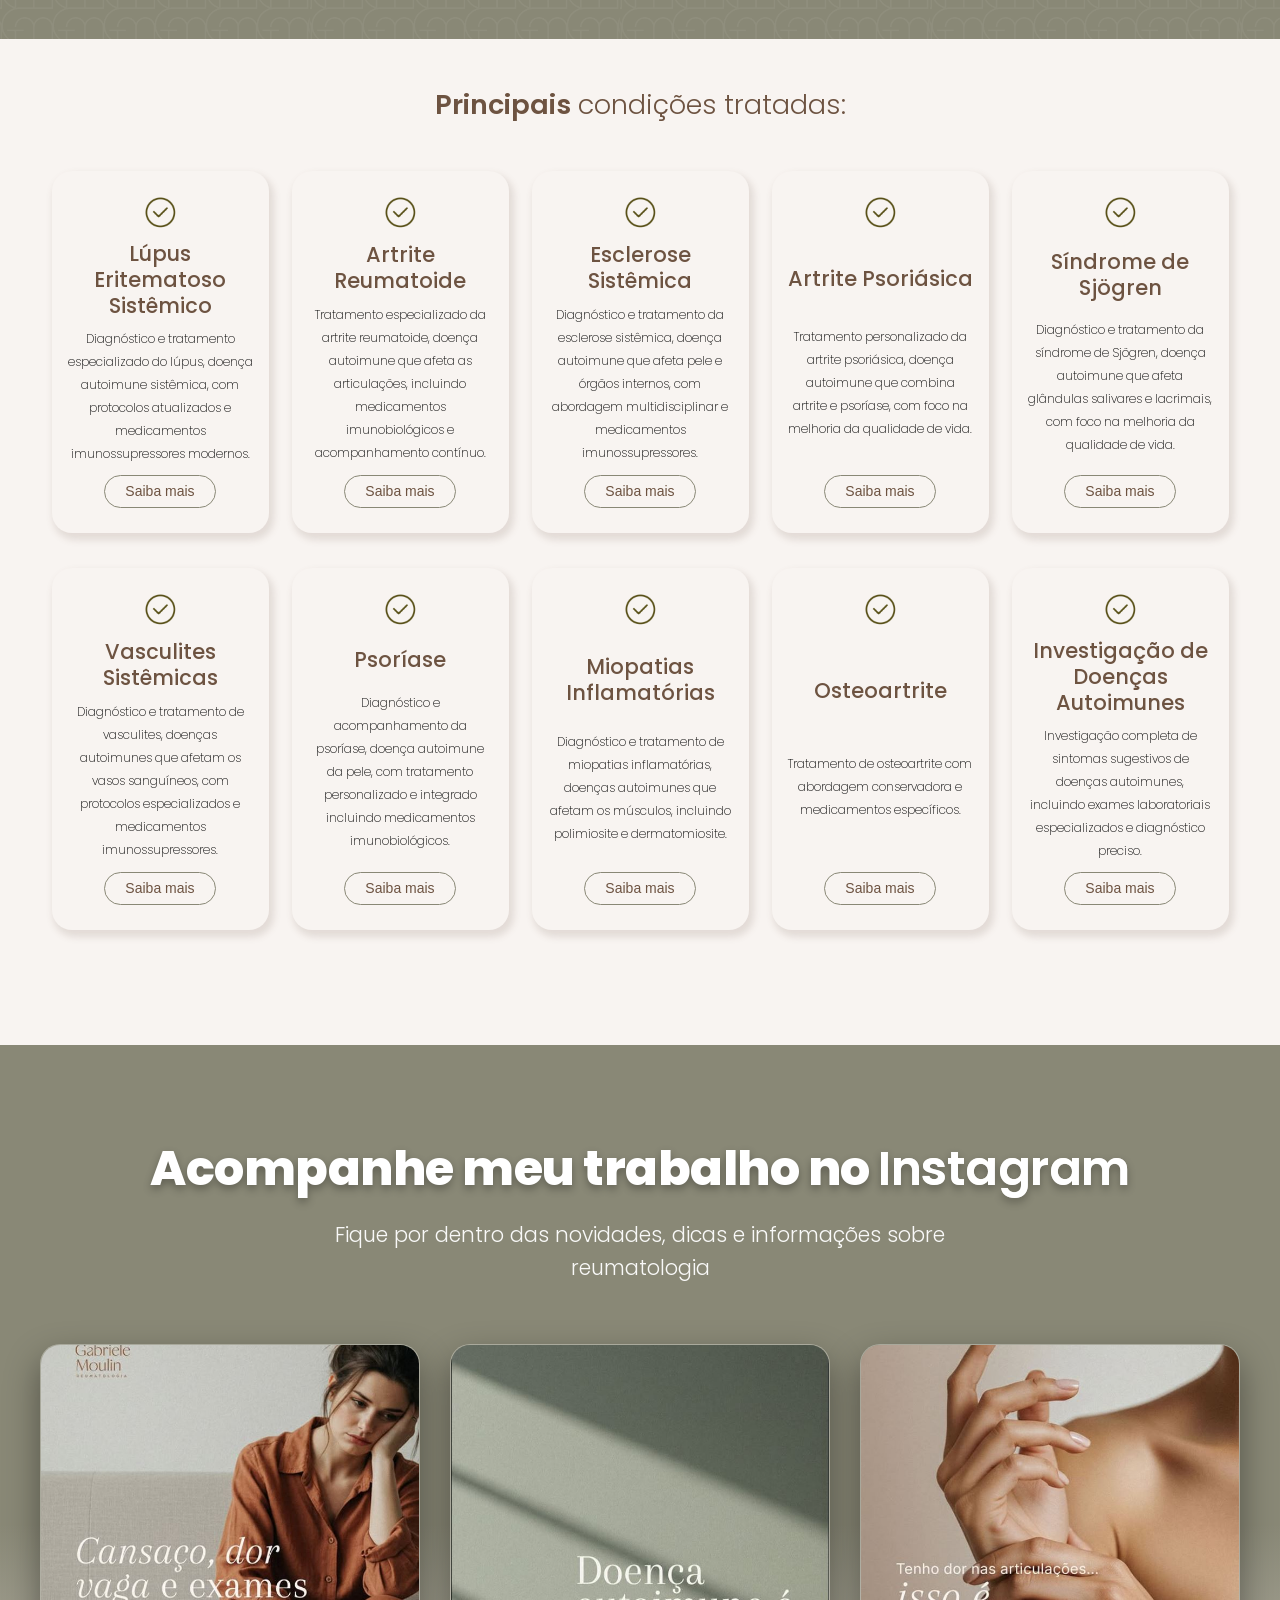
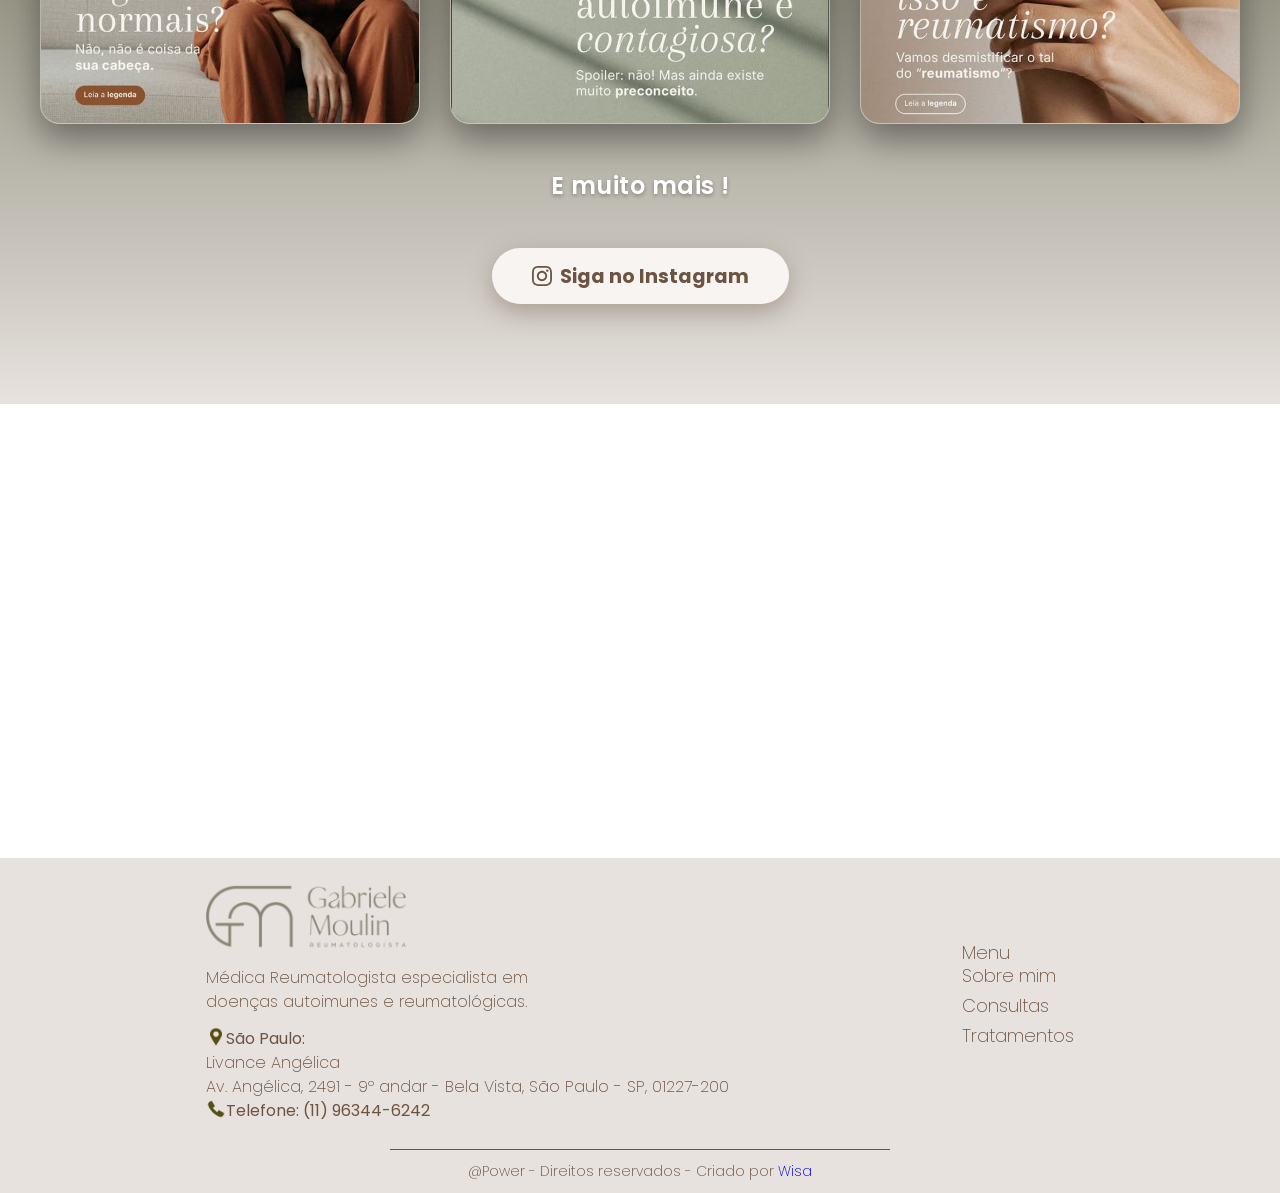
==== commit b212a256: "Update index.html" ====
--- a/index.html
+++ b/index.html
@@ -96,13 +96,13 @@
         <img class="fadeInDown" data-anime="400" src="/img/logo/LogoBranca.png" alt="" />
 
         <h1 class="fadeInDown" data-anime="500">
-          Especialista em doenças autoimunes e reumatológicas
+          Reumatologista especialista em doenças autoimunes e reumatológicas
         </h1>
 
         <div class="div-style fadeInDown" data-anime="600"></div>
 
         <p class="fadeInDown" data-anime="700">
-          Reumatologista São Paulo - SP
+          Atendimento Particular em São Paulo - SP
         </p>
 
         <button class="botao-pulse">
@@ -552,3 +552,4 @@
 
 
 
+
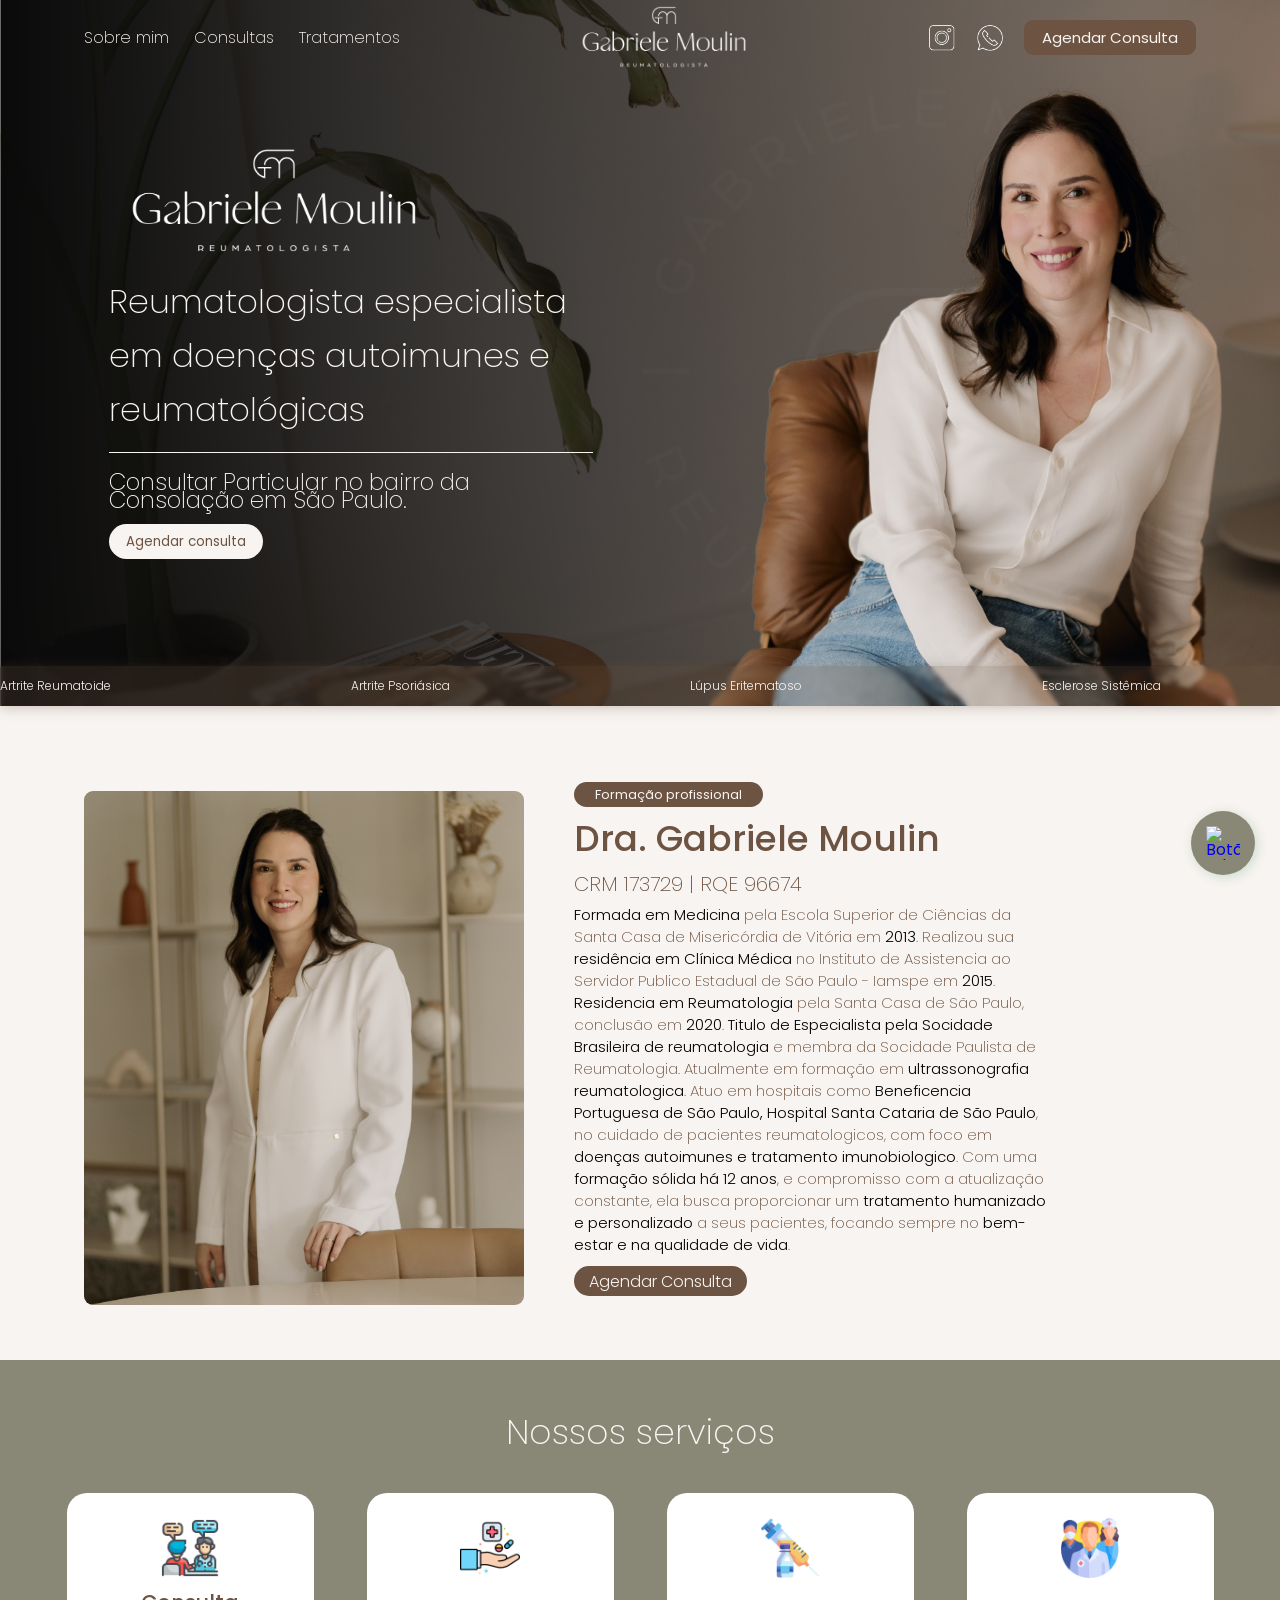
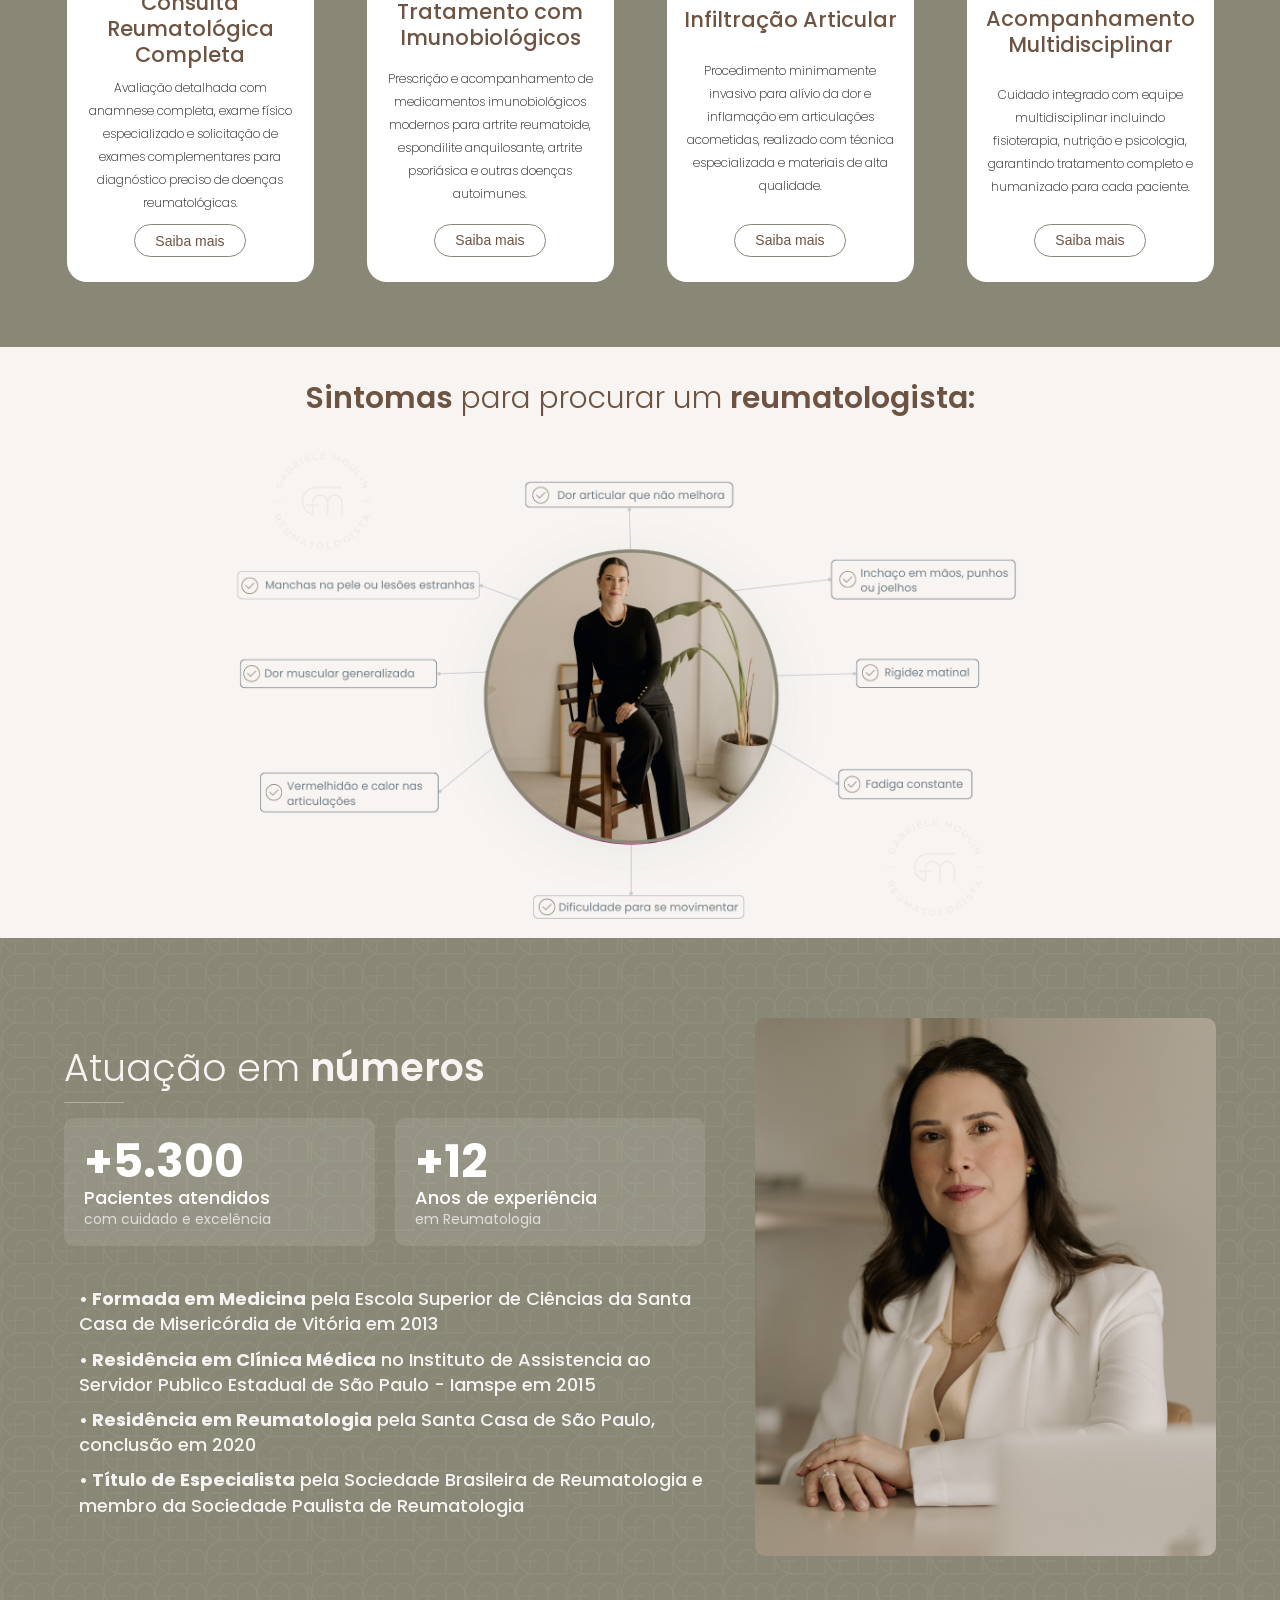
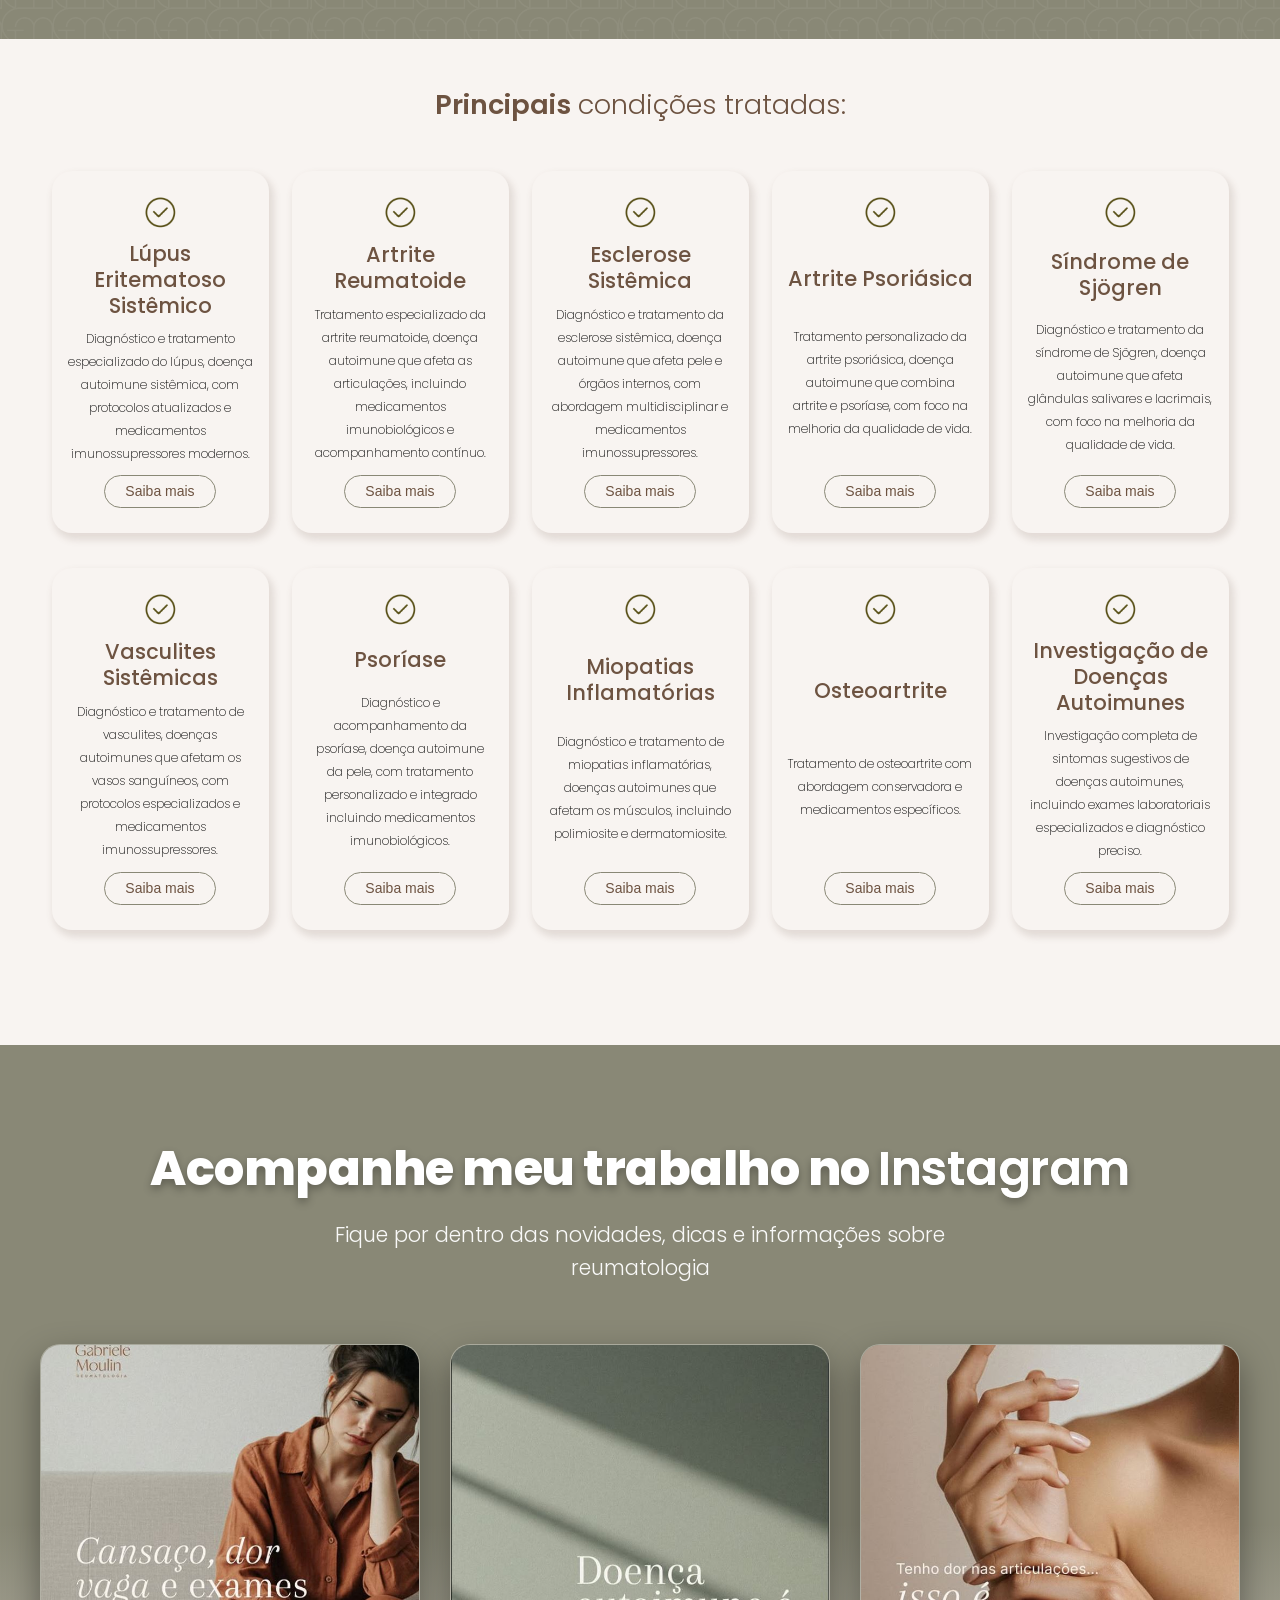
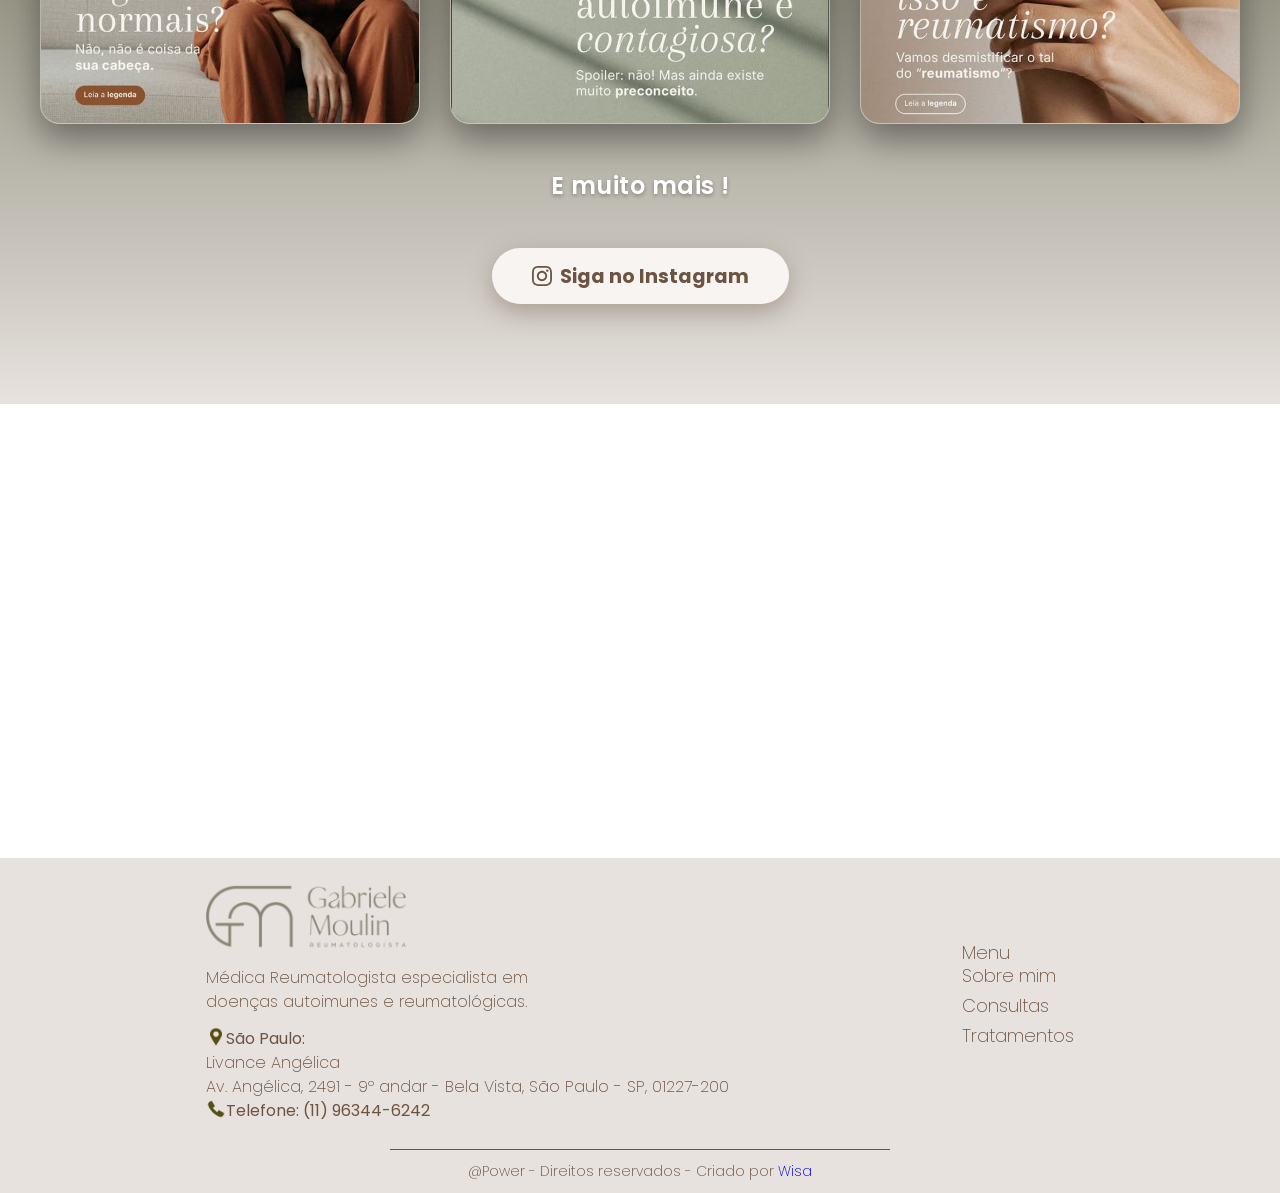
==== commit 23b1377a: "Update index.html" ====
--- a/index.html
+++ b/index.html
@@ -102,7 +102,7 @@
         <div class="div-style fadeInDown" data-anime="600"></div>
 
         <p class="fadeInDown" data-anime="700">
-          Atendimento Particular em São Paulo - SP
+          Consultar Particular no bairro da Consolação em São Paulo.
         </p>
 
         <button class="botao-pulse">
@@ -553,3 +553,4 @@
 
 
 
+
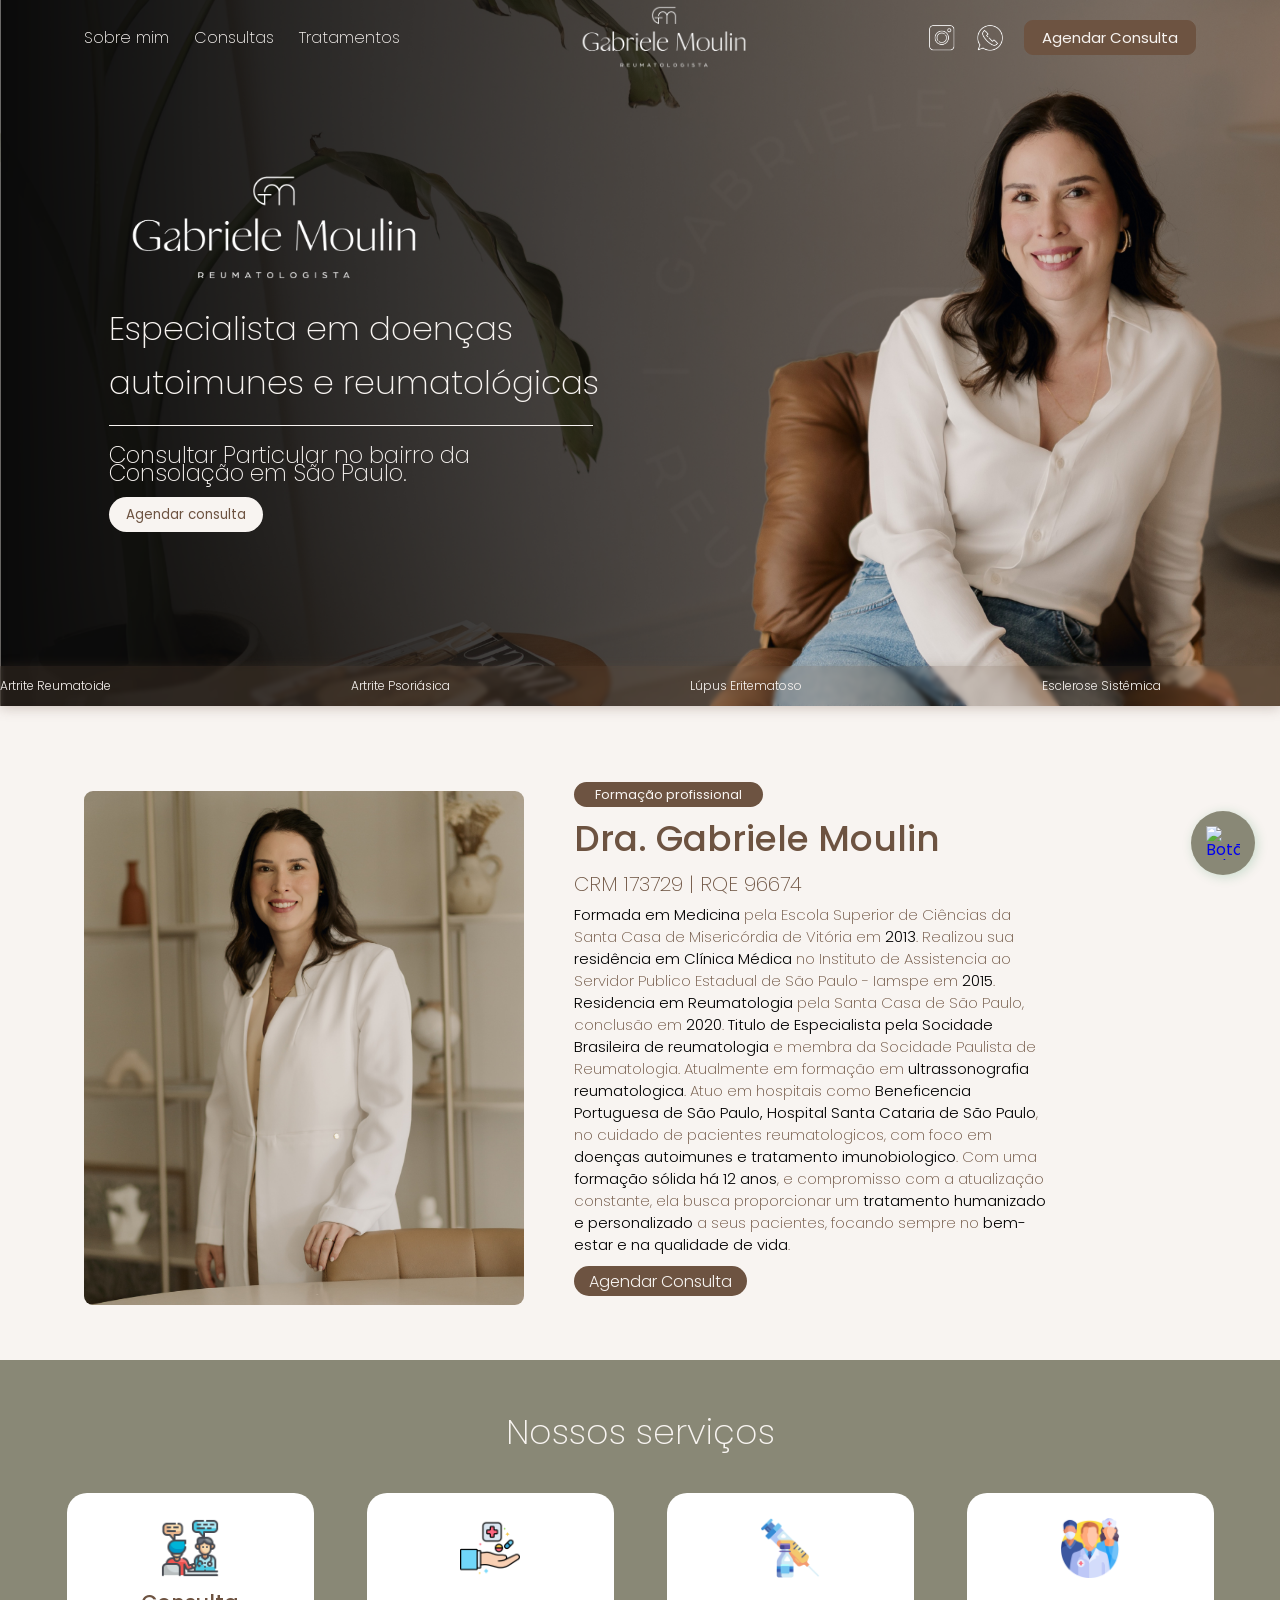
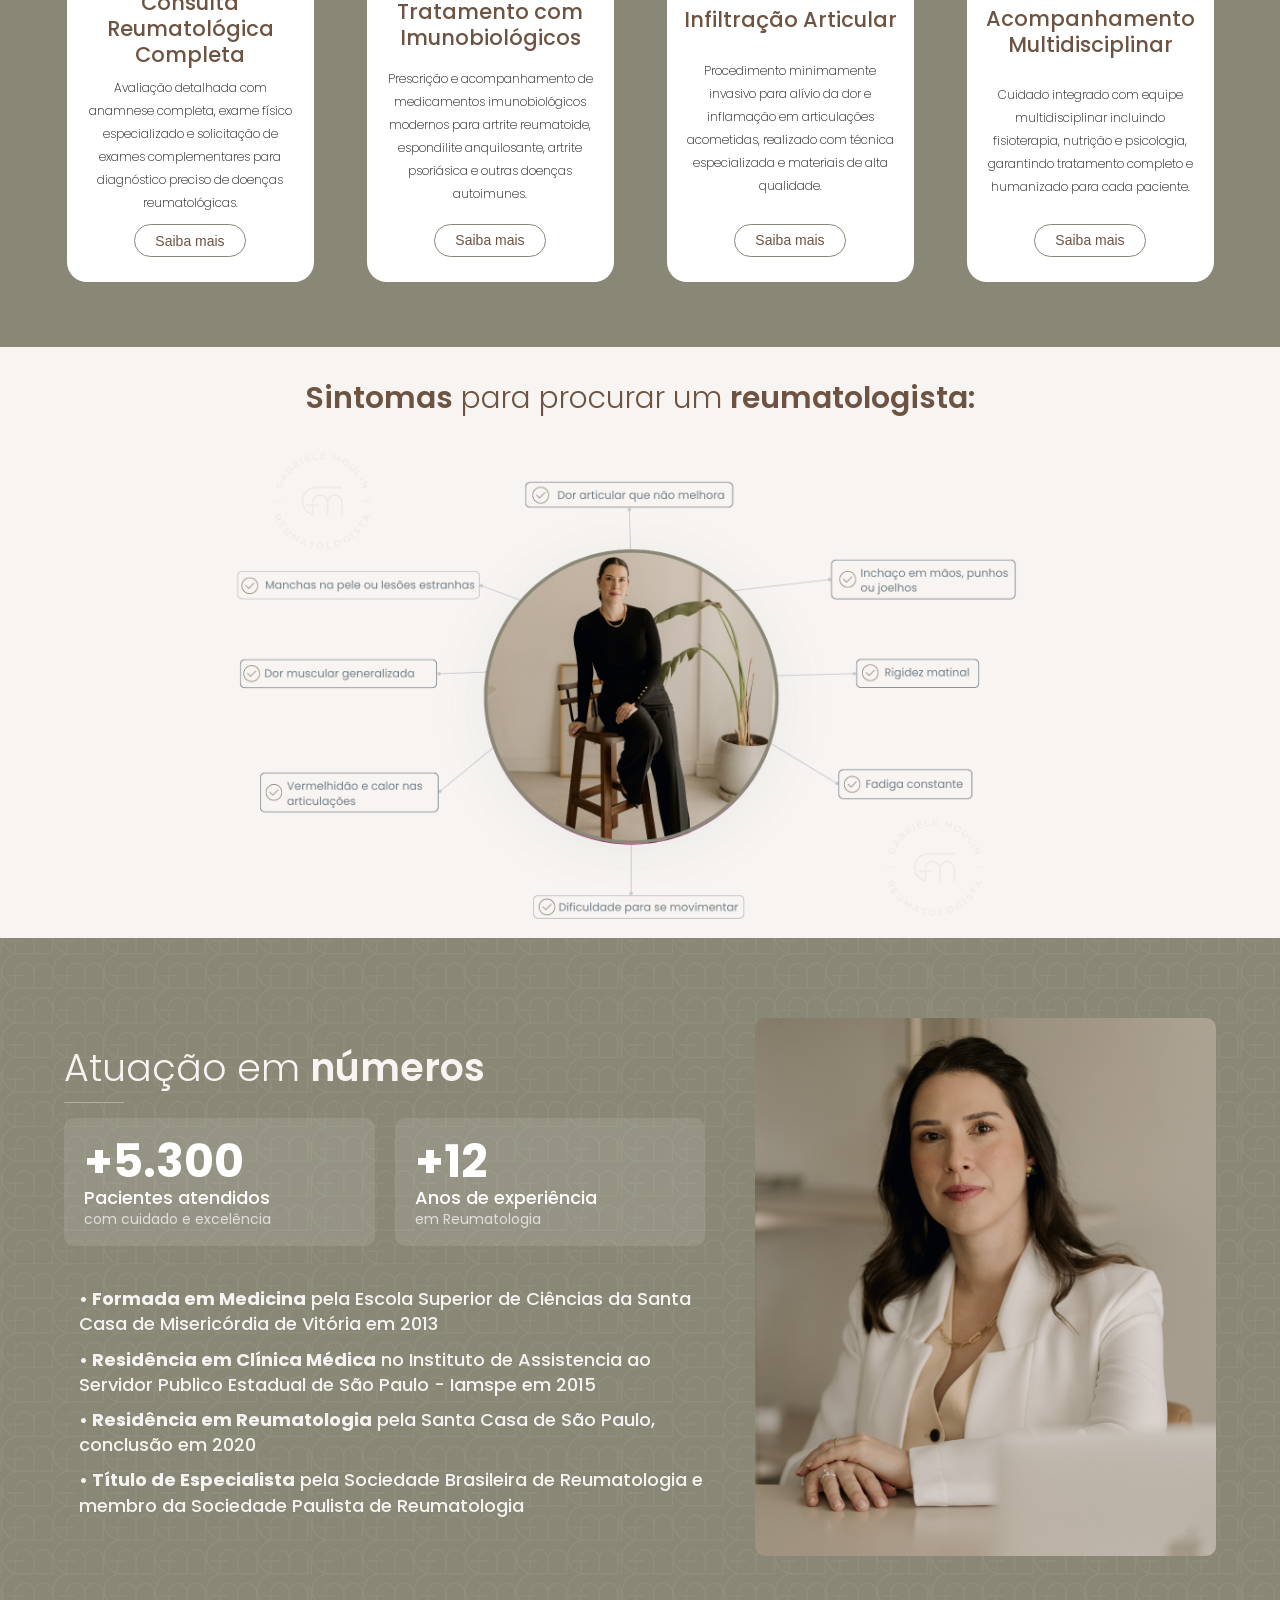
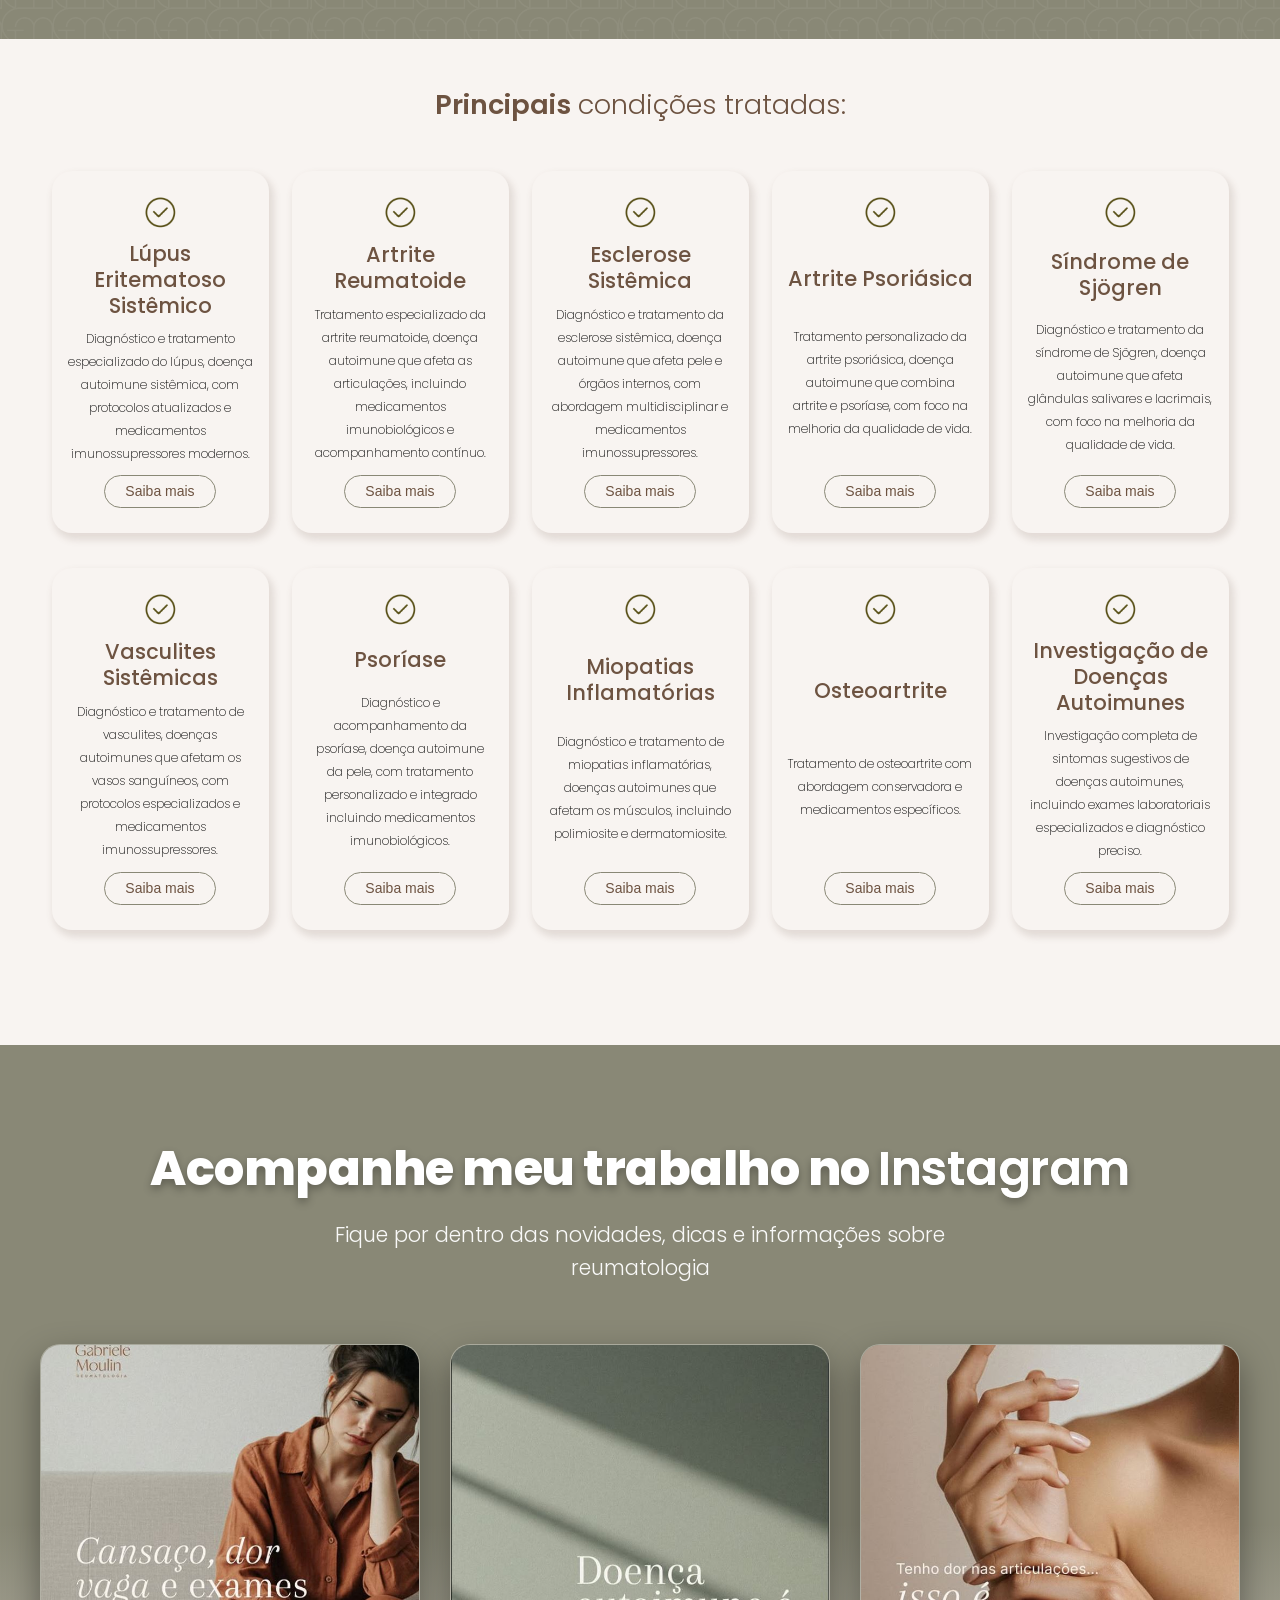
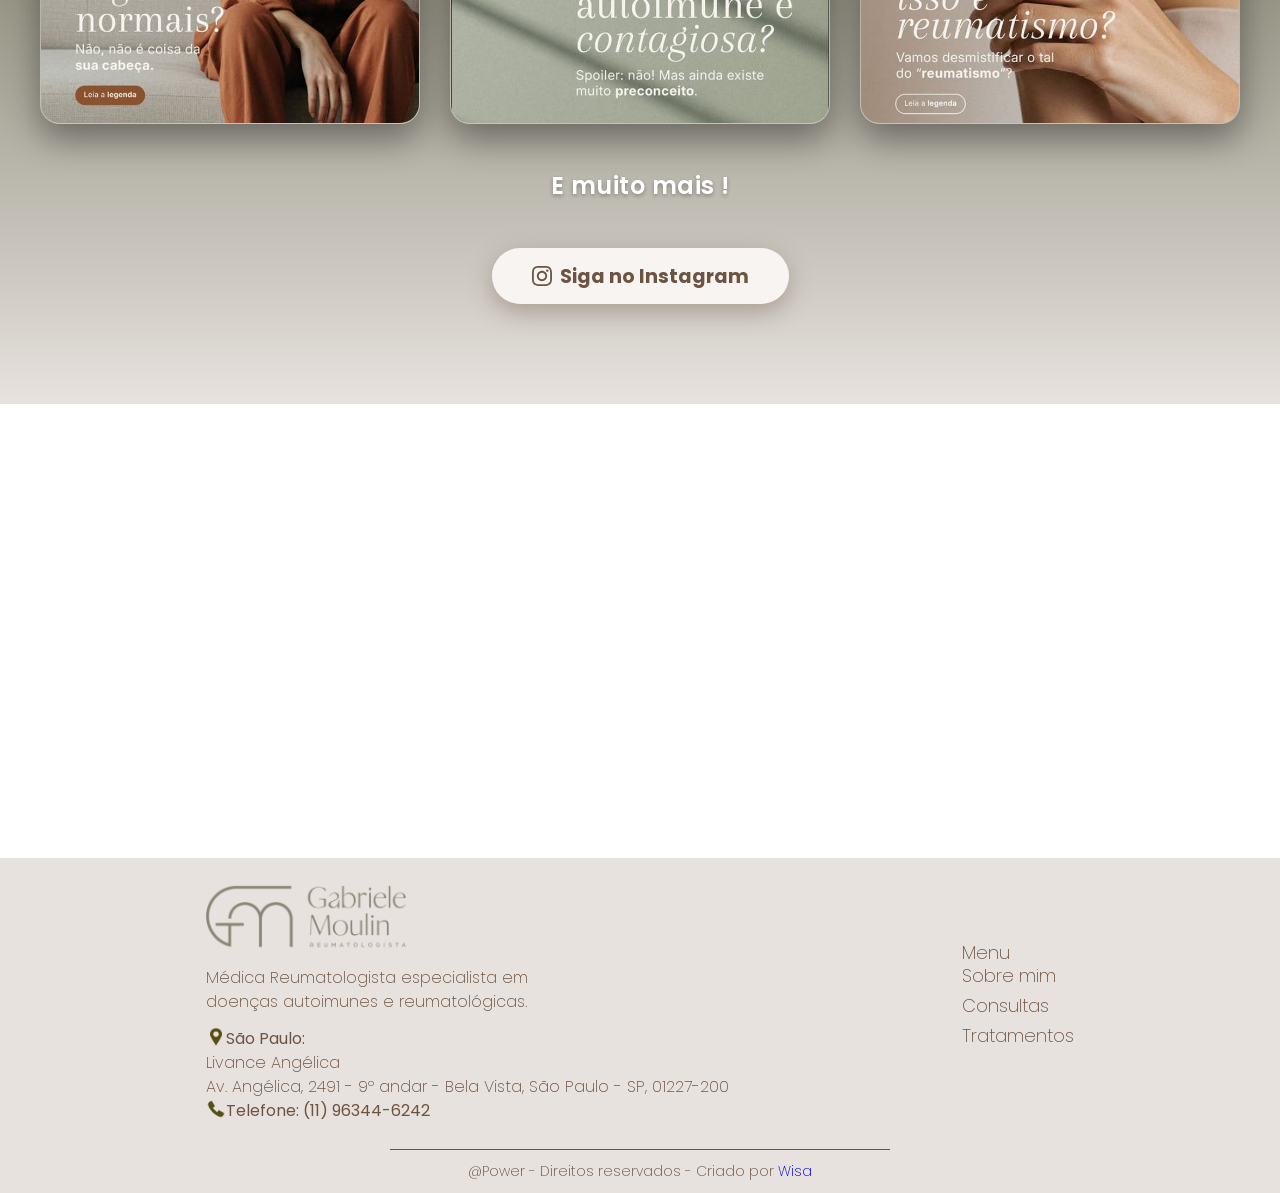
==== commit 4a5fef36: "Update index.html" ====
--- a/index.html
+++ b/index.html
@@ -96,7 +96,7 @@
         <img class="fadeInDown" data-anime="400" src="/img/logo/LogoBranca.png" alt="" />
 
         <h1 class="fadeInDown" data-anime="500">
-          Reumatologista especialista em doenças autoimunes e reumatológicas
+          Especialista em doenças autoimunes e reumatológicas
         </h1>
 
         <div class="div-style fadeInDown" data-anime="600"></div>
@@ -554,3 +554,4 @@
 
 
 
+
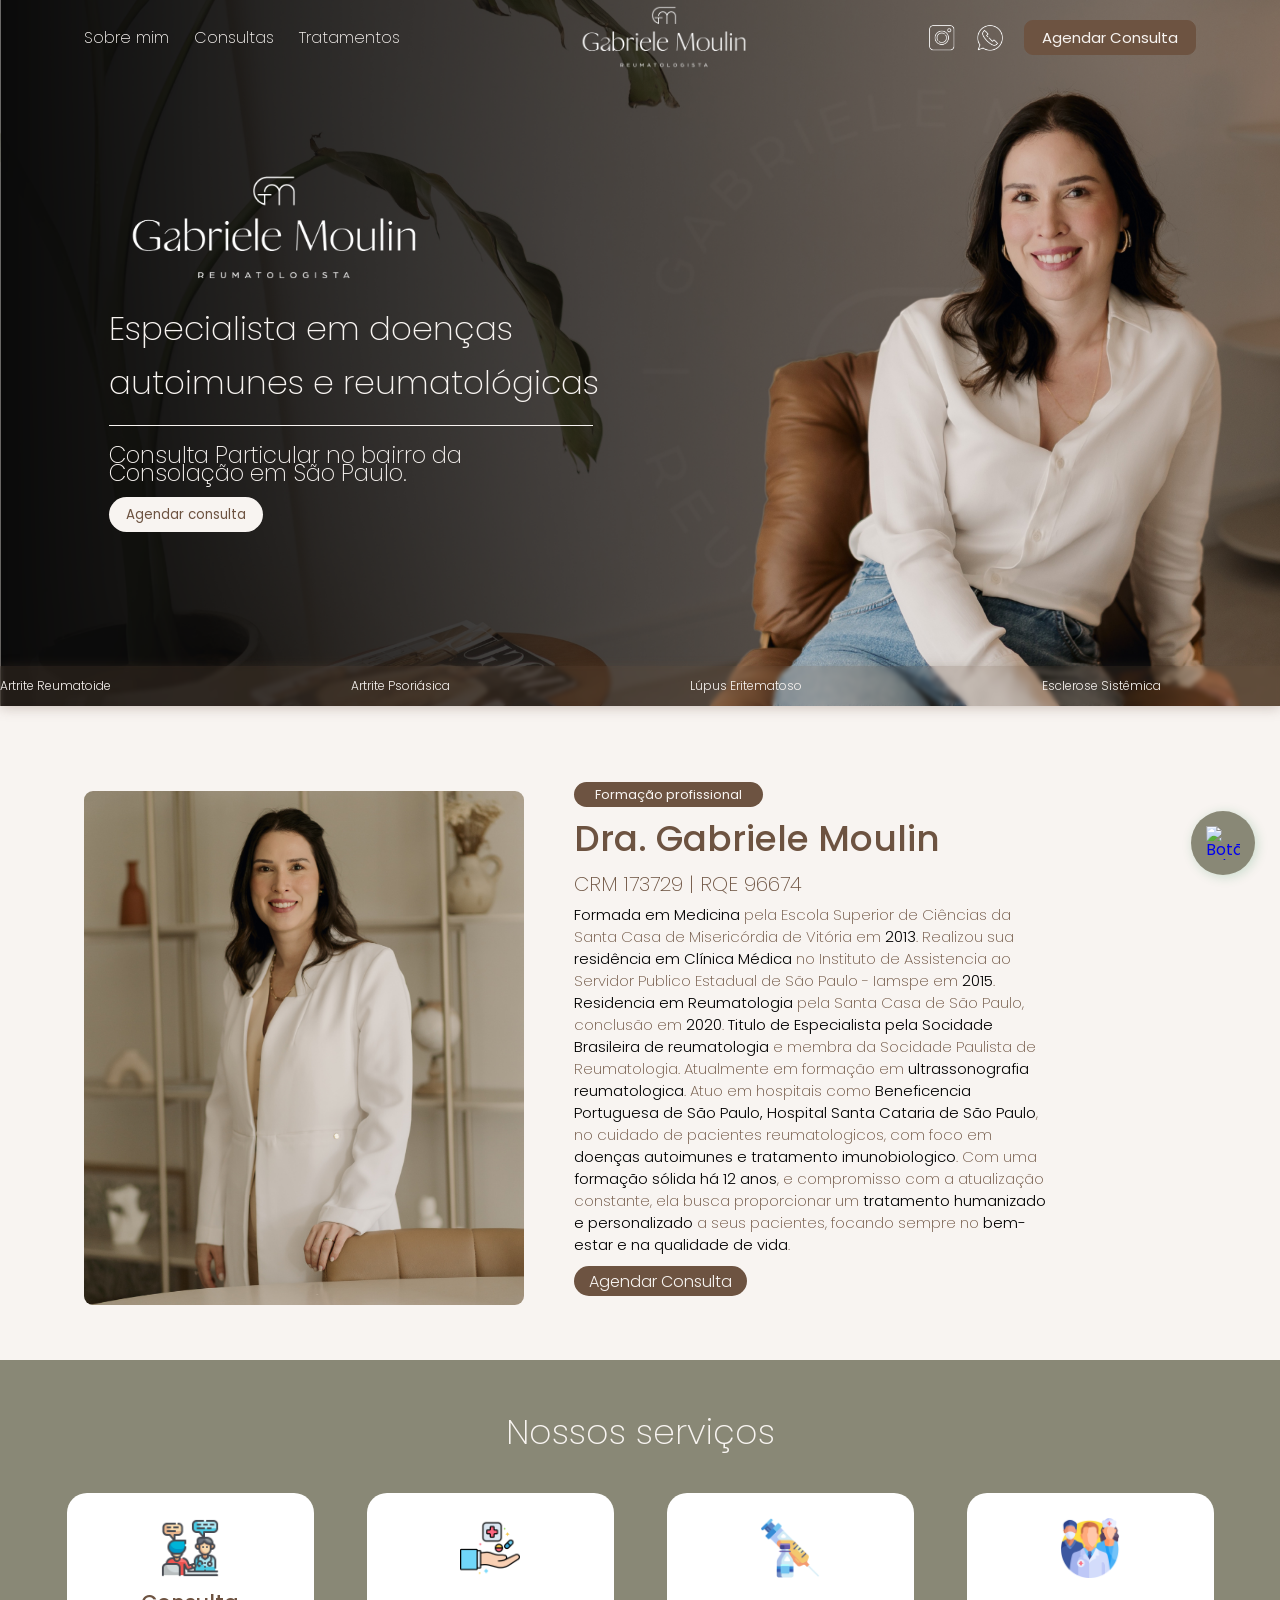
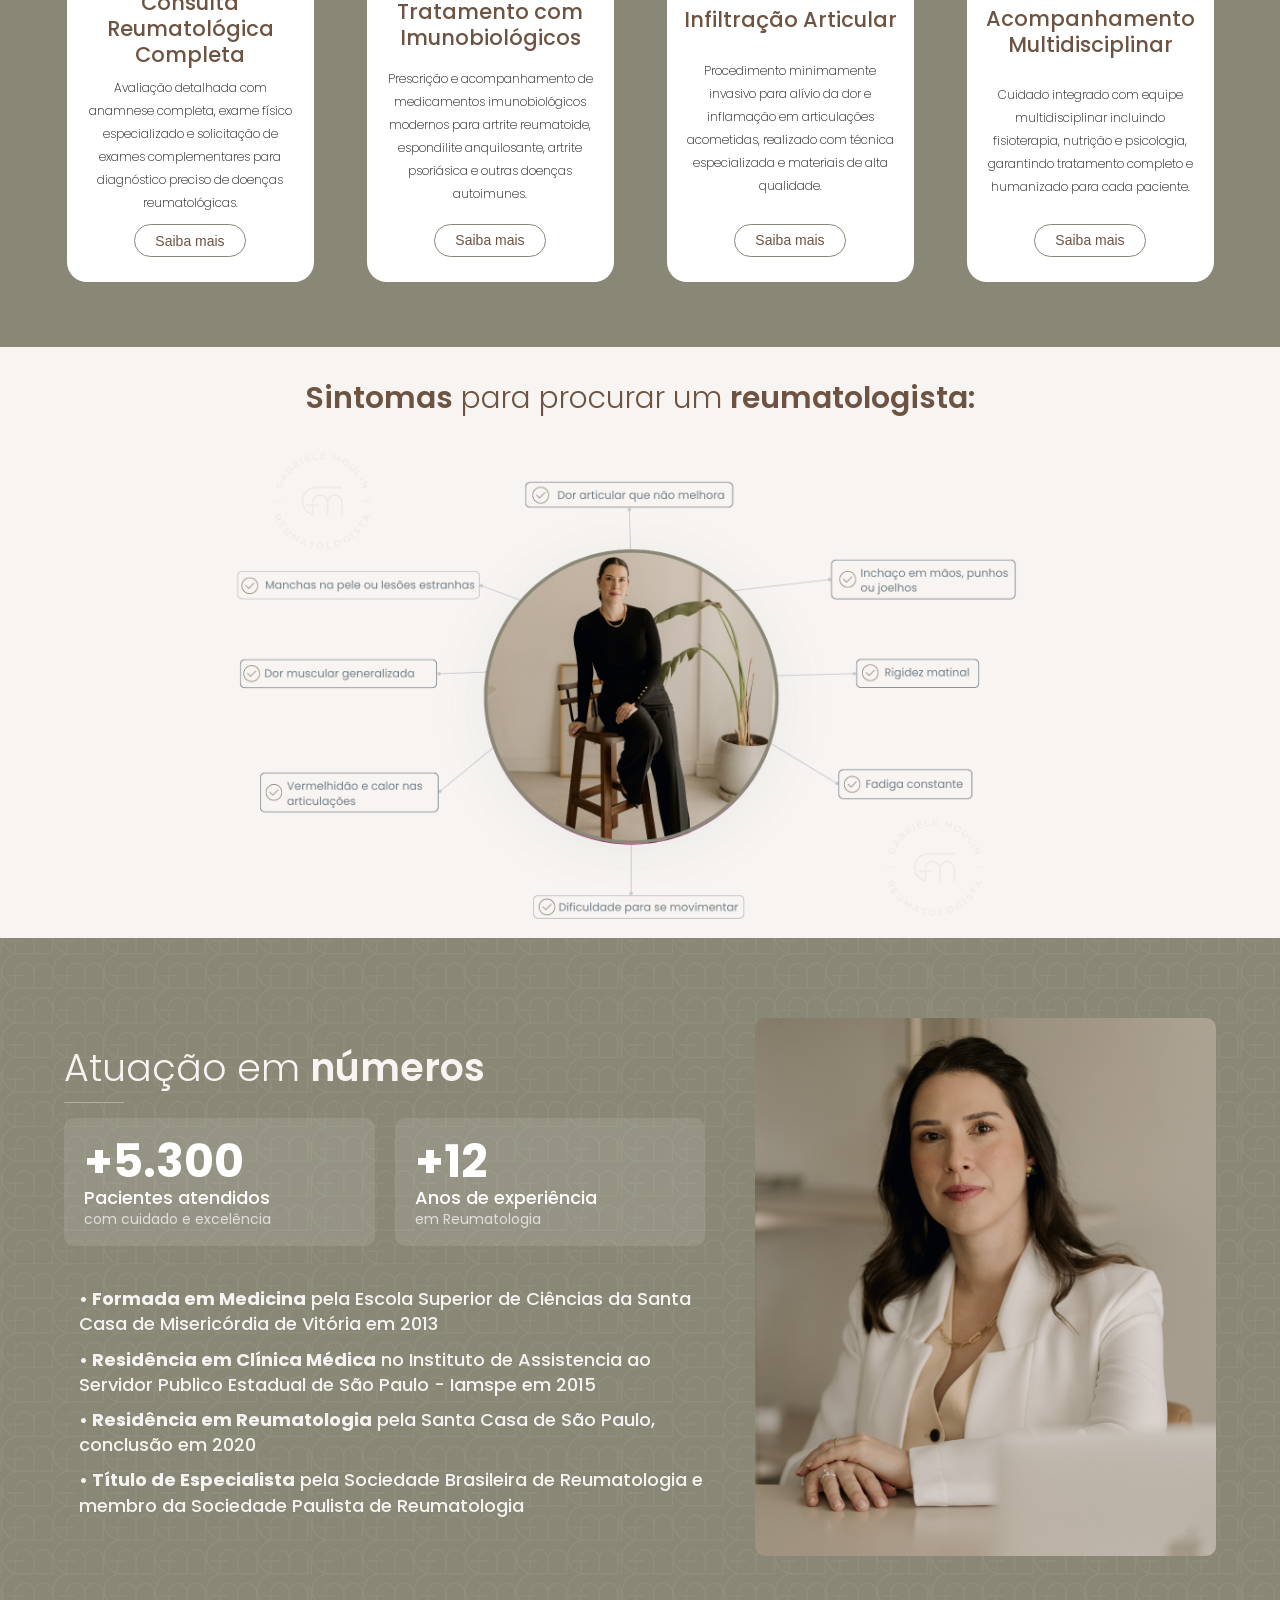
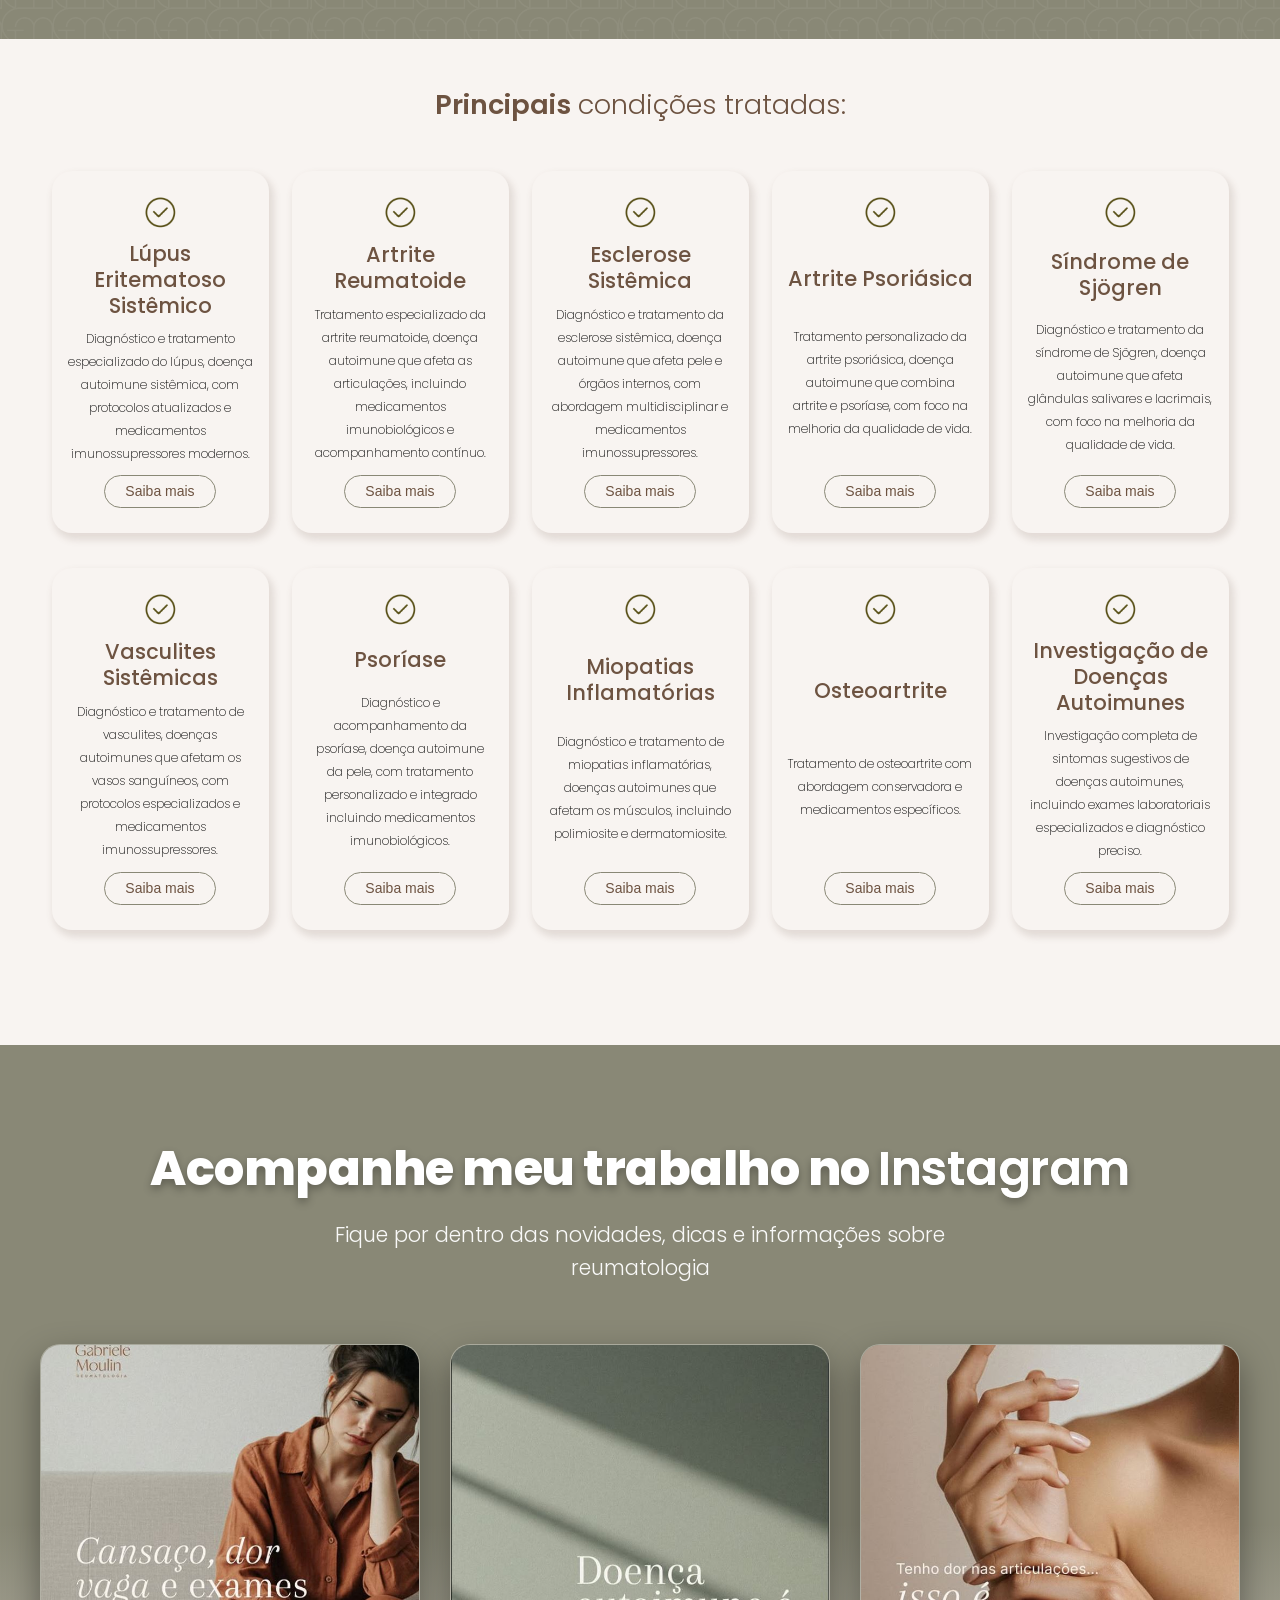
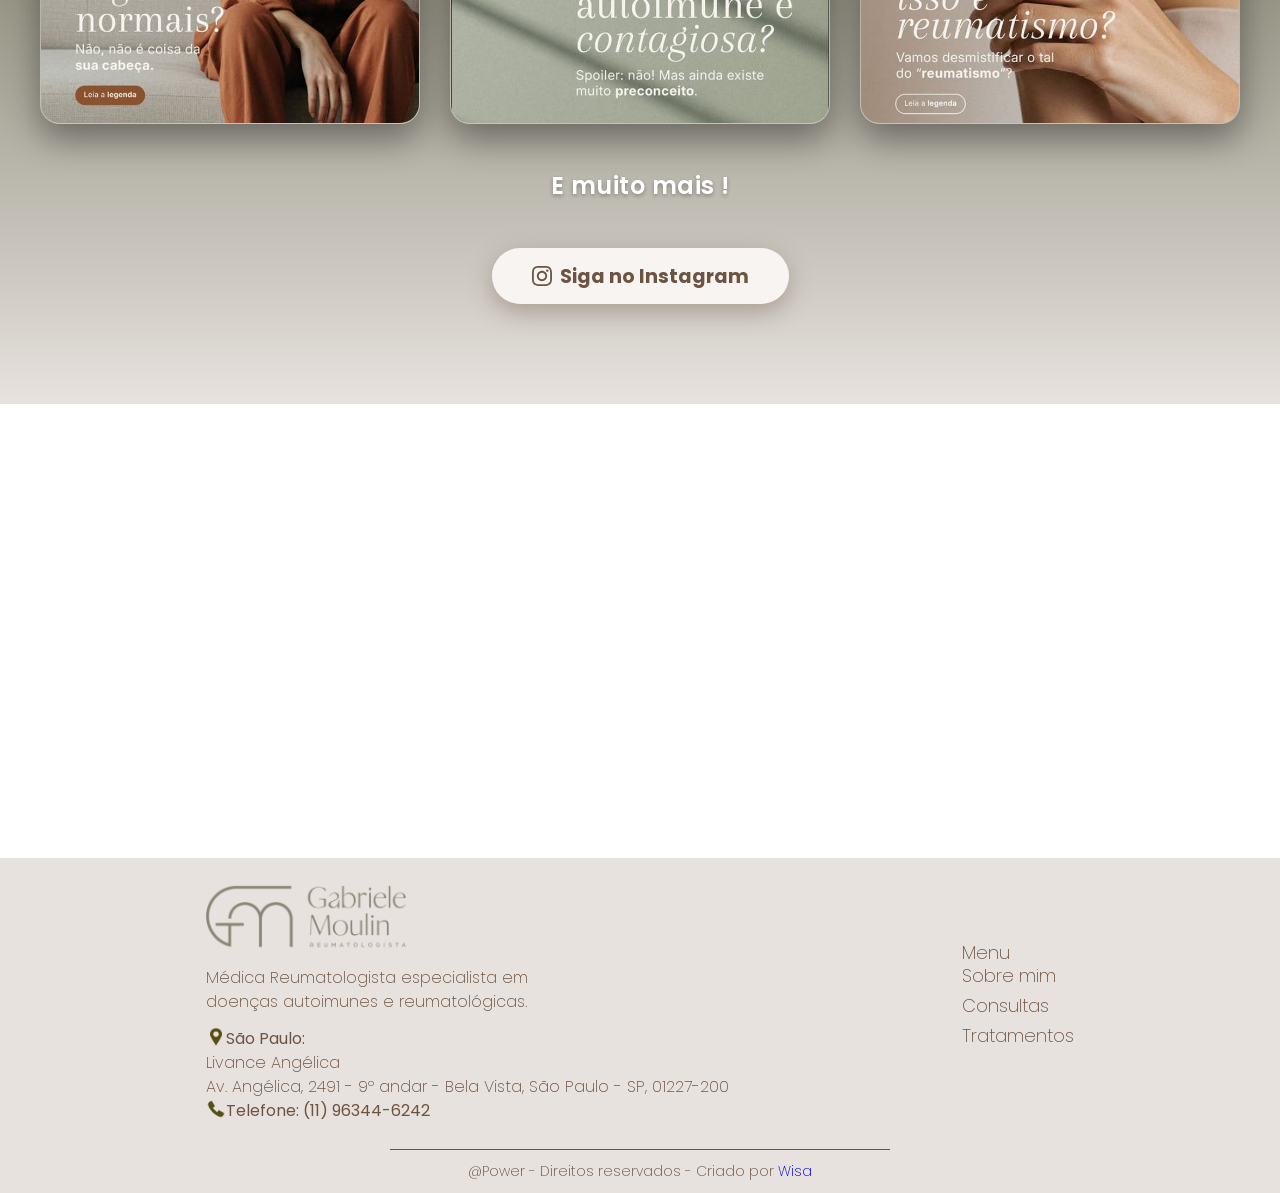
==== commit dd8143f8: "Update index.html" ====
--- a/index.html
+++ b/index.html
@@ -94,15 +94,15 @@
       <div></div>
       <div class="container-text-banner">
         <img class="fadeInDown" data-anime="400" src="/img/logo/LogoBranca.png" alt="" />
-
+<p>
         <h1 class="fadeInDown" data-anime="500">
           Especialista em doenças autoimunes e reumatológicas
         </h1>
-
+</p>
         <div class="div-style fadeInDown" data-anime="600"></div>
 
         <p class="fadeInDown" data-anime="700">
-          Consultar Particular no bairro da Consolação em São Paulo.
+          Consulta Particular no bairro da Consolação em São Paulo.
         </p>
 
         <button class="botao-pulse">
@@ -555,3 +555,4 @@
 
 
 
+
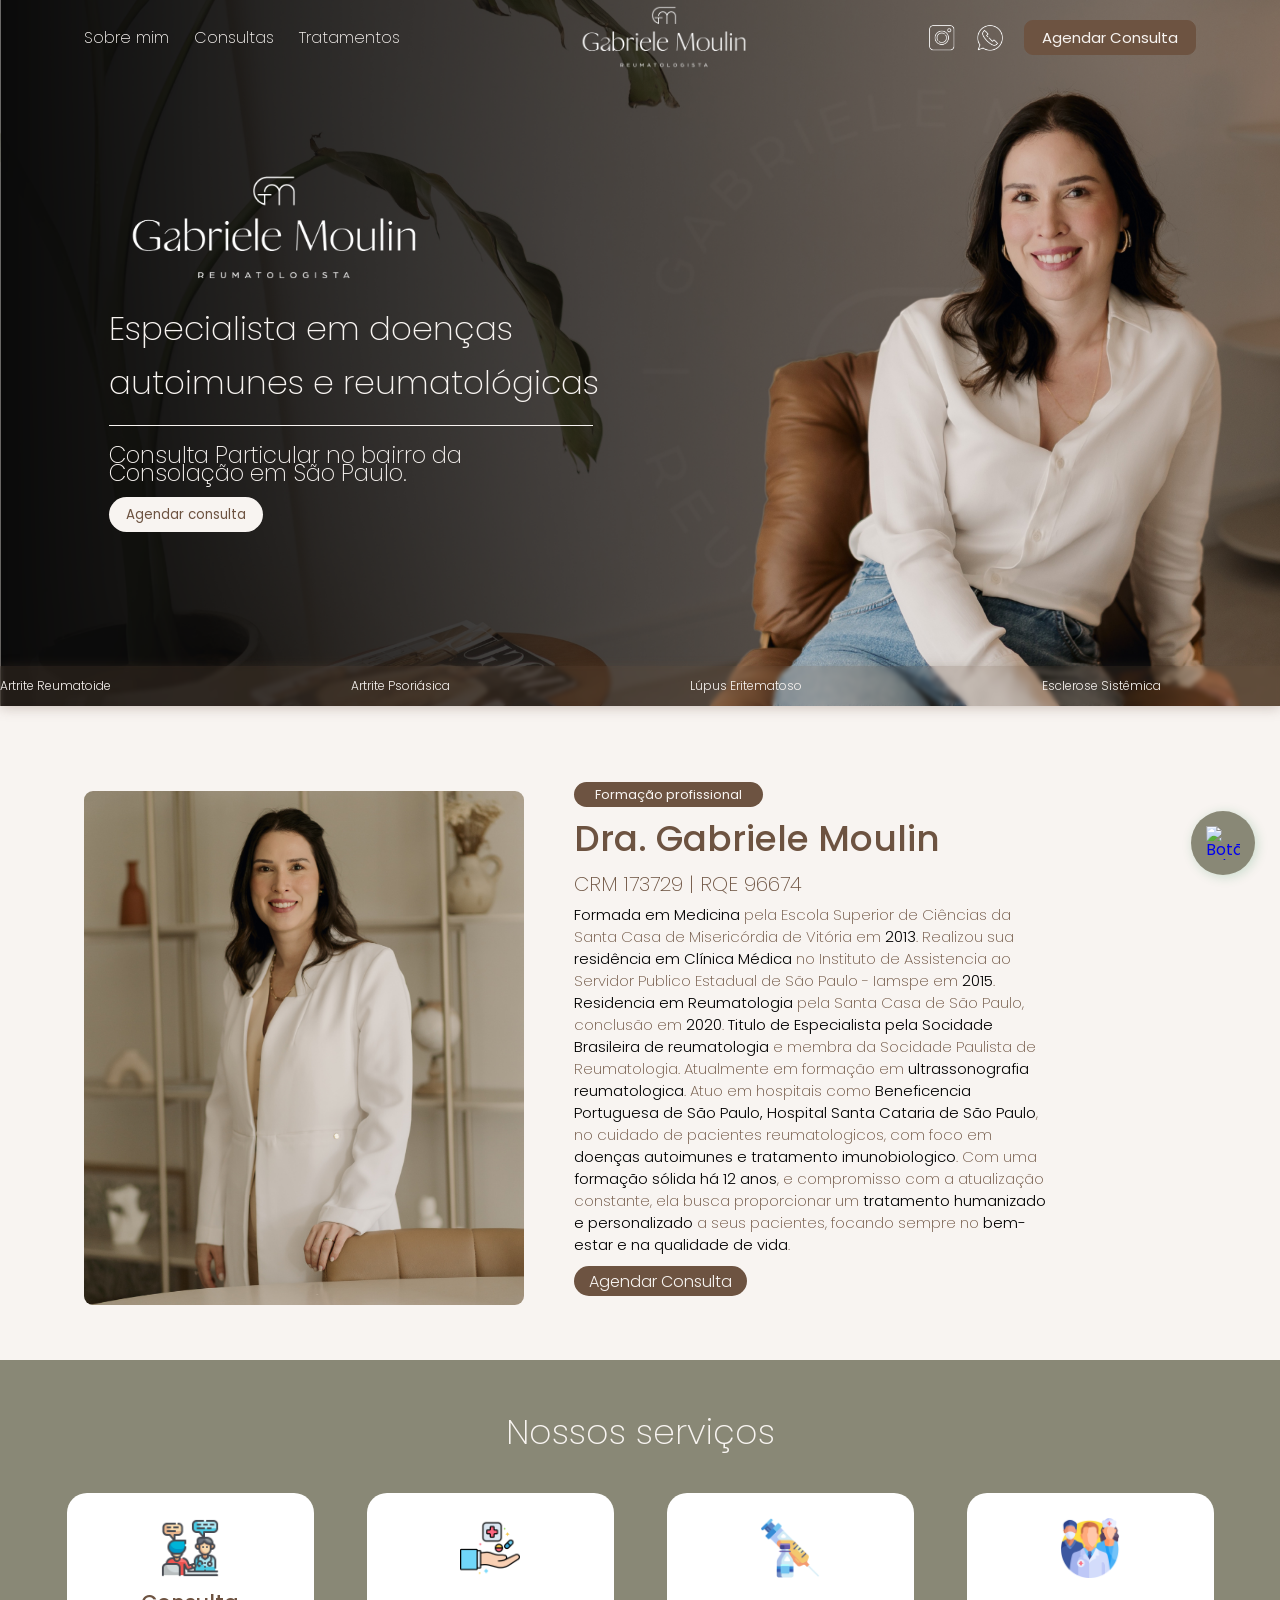
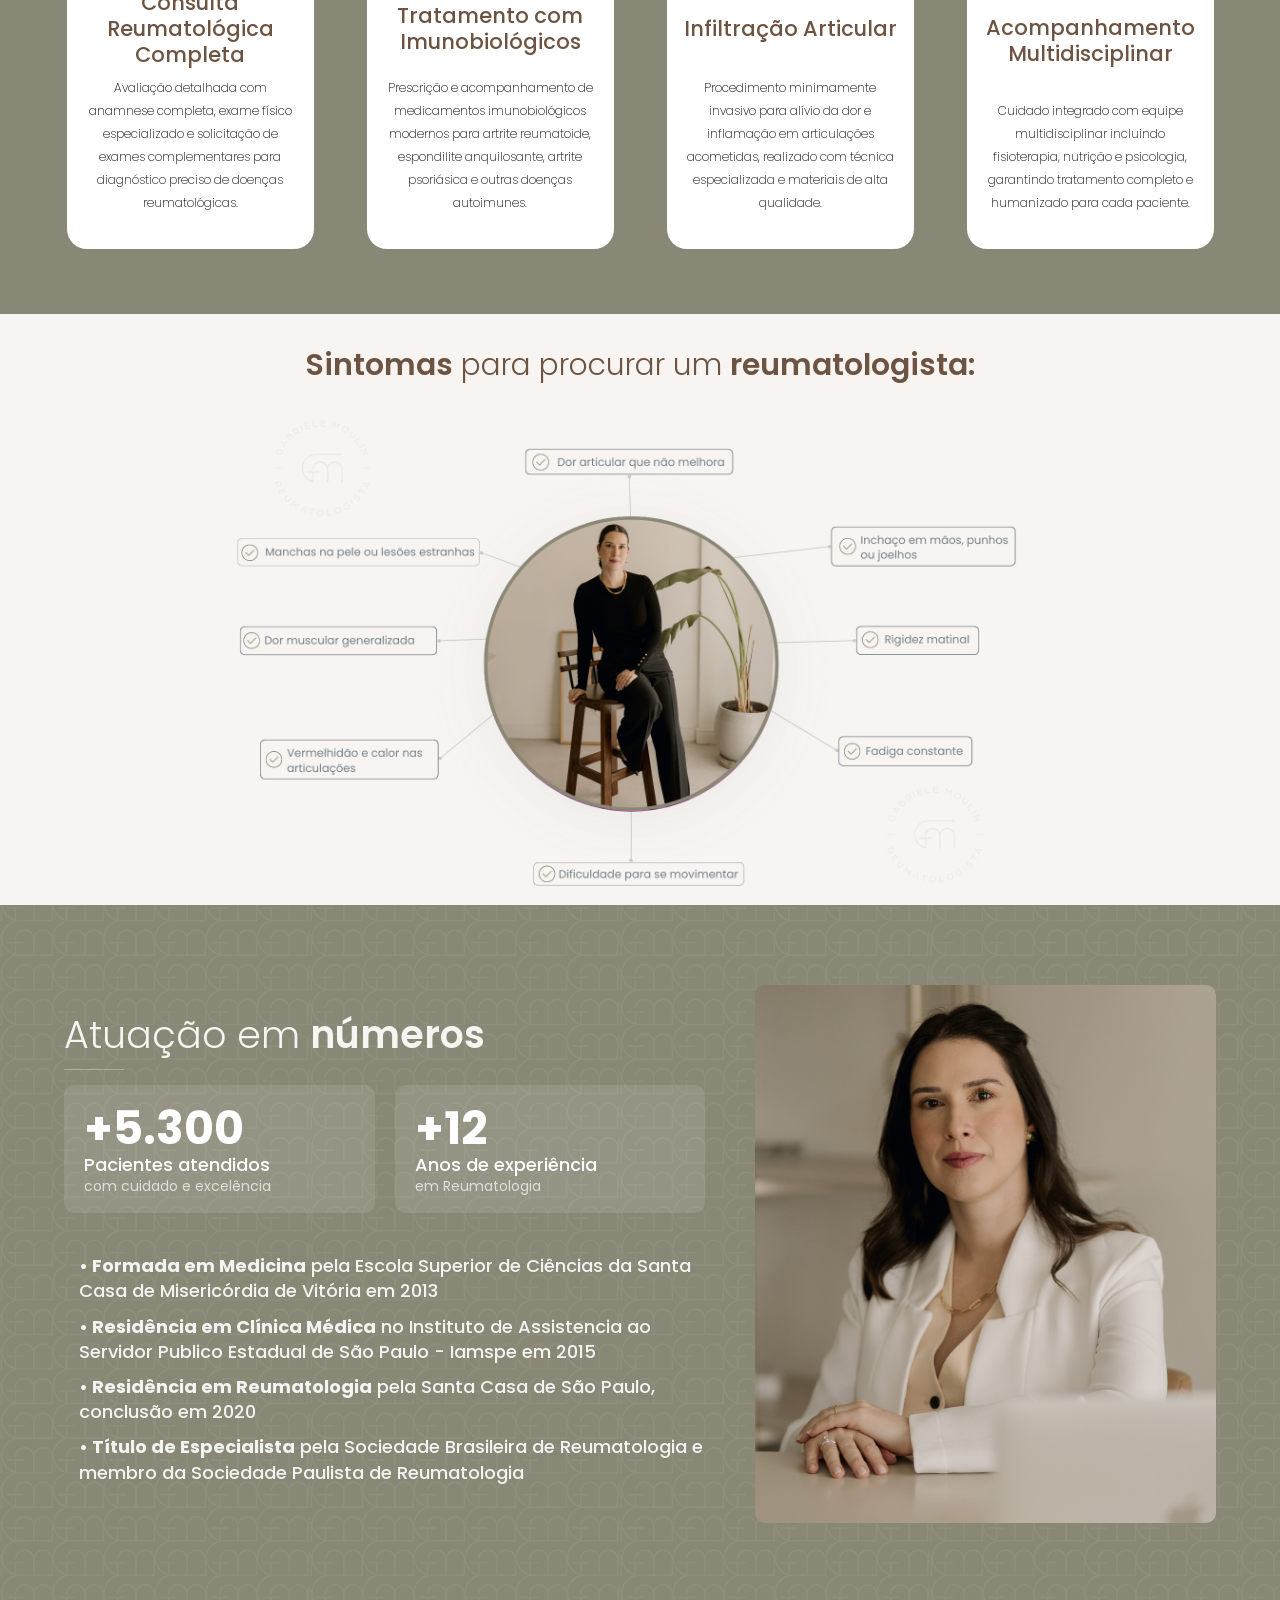
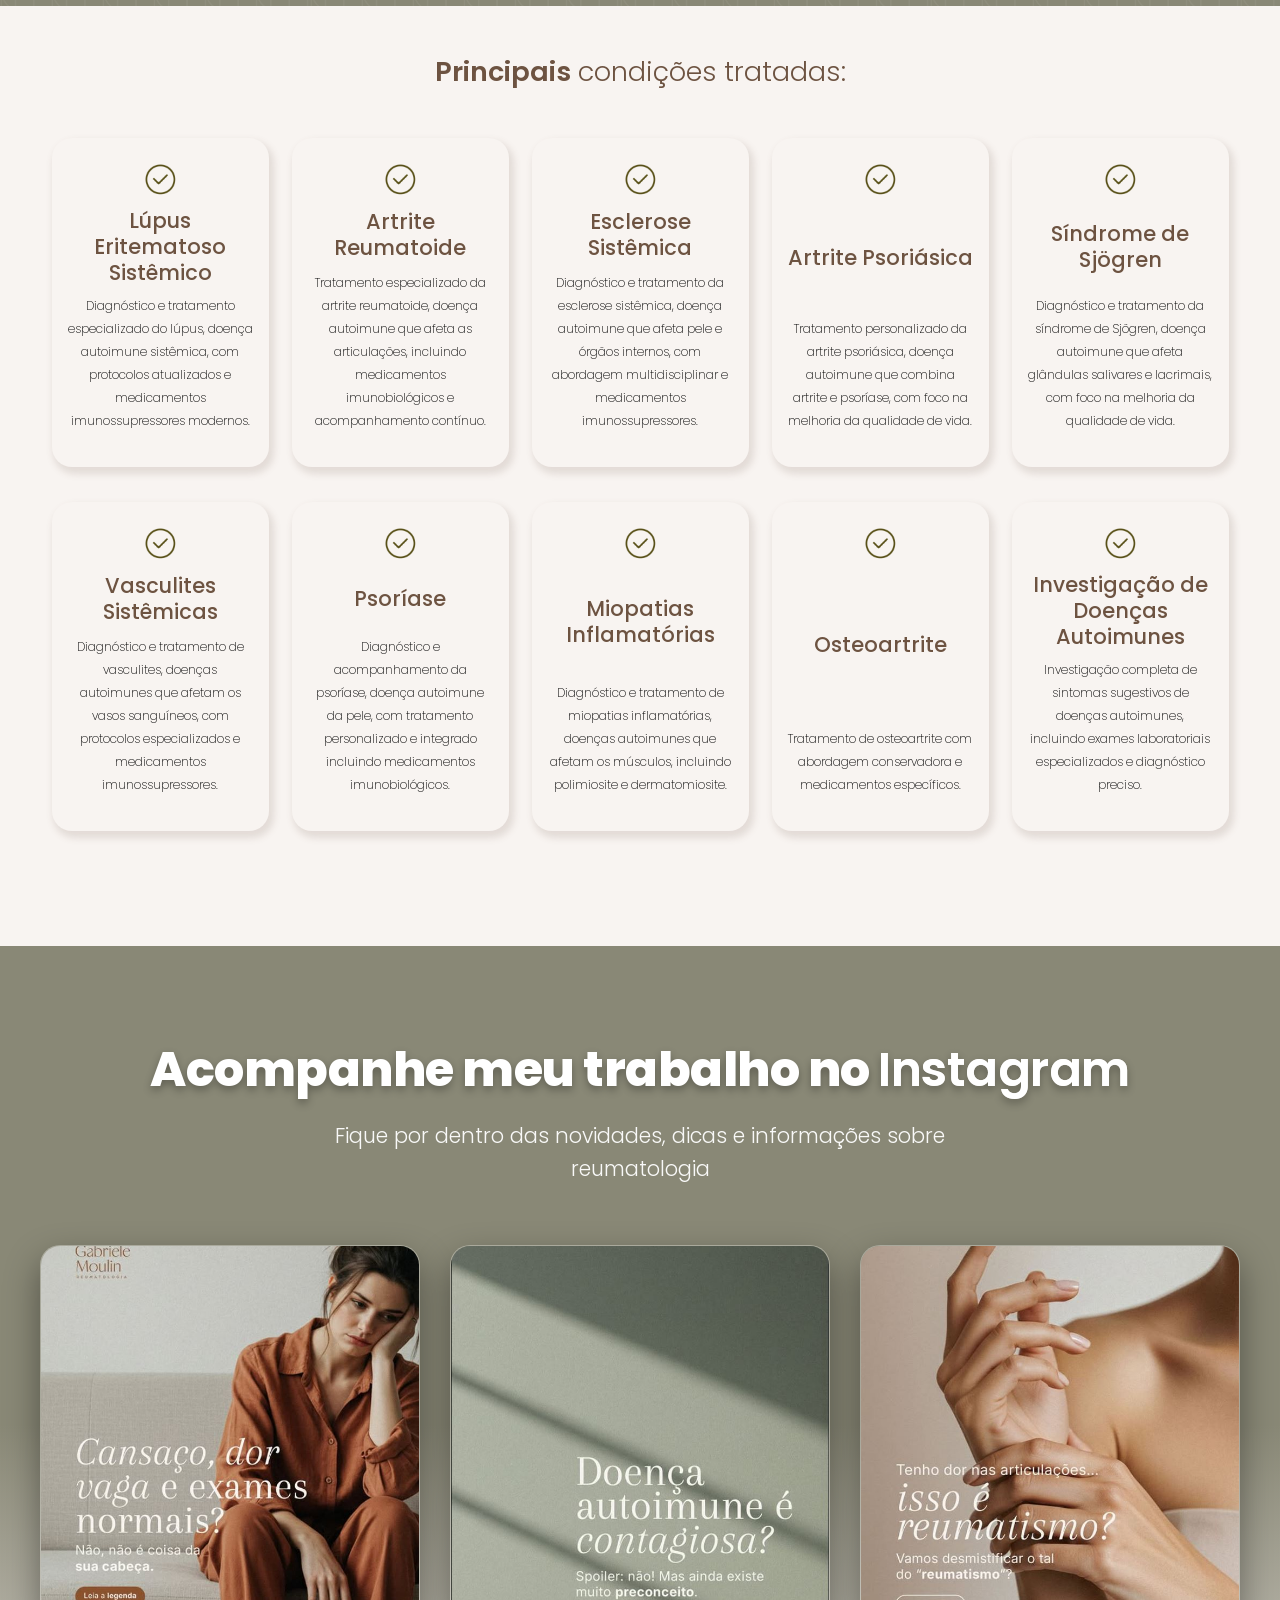
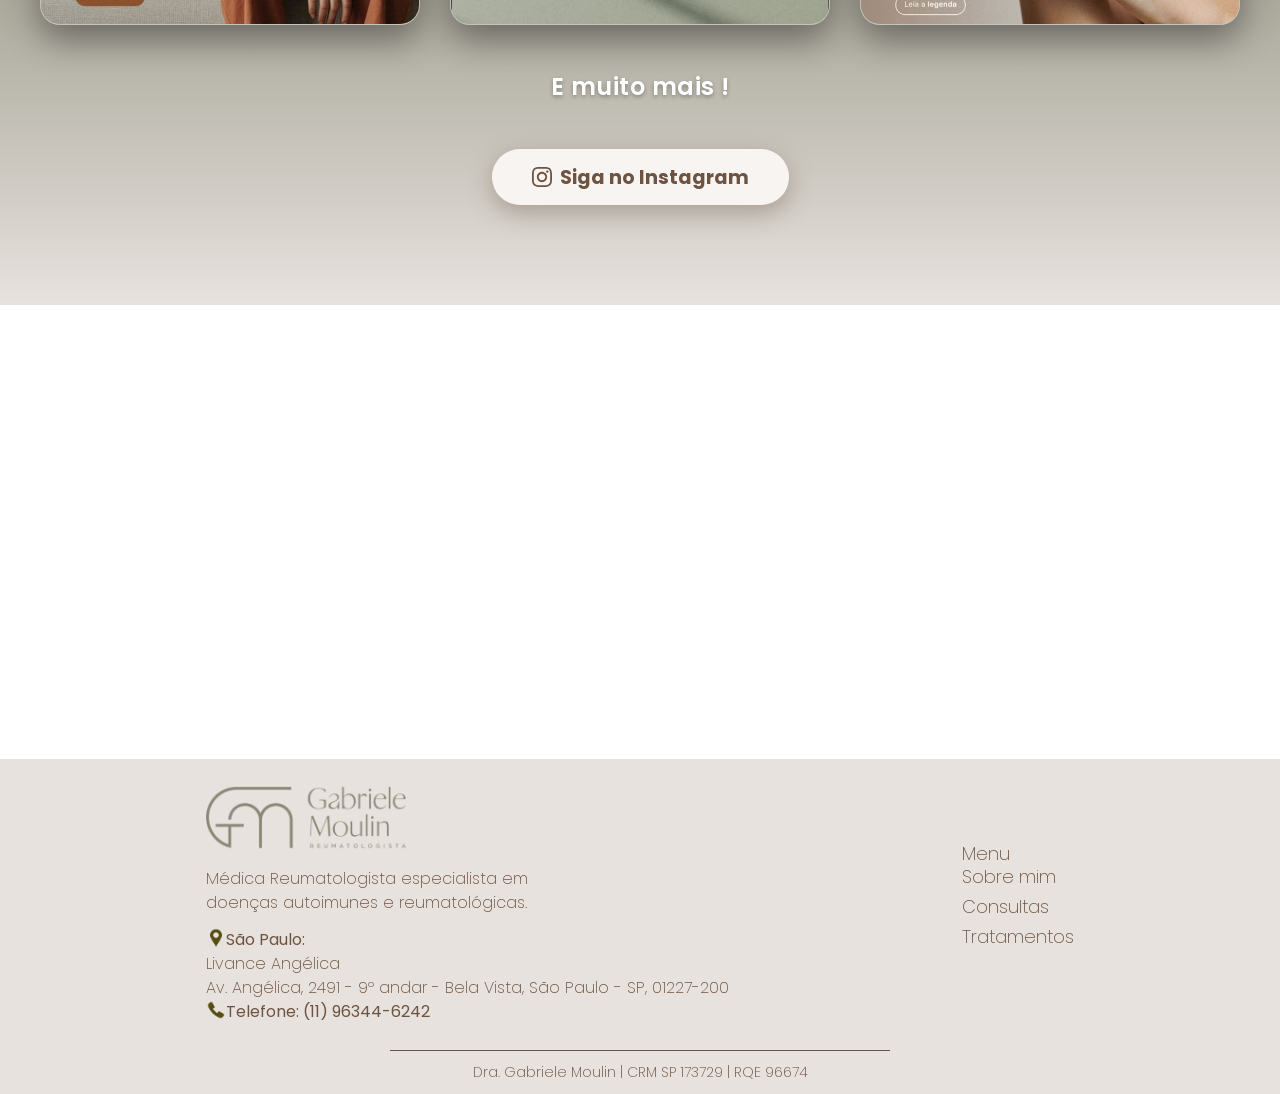
==== commit 2b2e0d14: "Initial commit: Site completo Dra. Gabriele Moulin com LP de Lúpus" ====
--- a/index.html
+++ b/index.html
@@ -1,20 +1,23 @@
 <!DOCTYPE html>
 <html lang="pt-br">
+
 <head>
   <meta charset="UTF-8" />
+  <!-- Google Tag Manager -->
+  <script>(function (w, d, s, l, i) {
+      w[l] = w[l] || []; w[l].push({
+        'gtm.start':
+          new Date().getTime(), event: 'gtm.js'
+      }); var f = d.getElementsByTagName(s)[0],
+        j = d.createElement(s), dl = l != 'dataLayer' ? '&l=' + l : ''; j.async = true; j.src =
+          'https://www.googletagmanager.com/gtm.js?id=' + i + dl; f.parentNode.insertBefore(j, f);
+    })(window, document, 'script', 'dataLayer', 'GTM-KXG27DR5');</script>
+  <!-- End Google Tag Manager -->
   <meta name="viewport" content="width=device-width, initial-scale=1.0" />
-
   <title>Dra Gabriele Souza Moulin Vago</title>
   <meta name="description" content="Site Dra Gabriele Souza Moulin Vago - Reumatologista" />
-
-<!-- Google Tag Manager -->
-<script>(function(w,d,s,l,i){w[l]=w[l]||[];w[l].push({'gtm.start':
-new Date().getTime(),event:'gtm.js'});var f=d.getElementsByTagName(s)[0],
-j=d.createElement(s),dl=l!='dataLayer'?'&l='+l:'';j.async=true;j.src=
-'https://www.googletagmanager.com/gtm.js?id='+i+dl;f.parentNode.insertBefore(j,f);
-})(window,document,'script','dataLayer','GTM-KXG27DR5');</script>
-<!-- End Google Tag Manager -->
-
+  <link rel="preload" href="/css/style.css" as="style" />
+  <link rel="stylesheet" href="/css/style.css" />
   <link rel="preload" href="/css/style.css" as="style" />
   <link rel="stylesheet" href="/css/style.css" />
   <link rel="icon" type="image/png" href="/img/logo/favicon.png" />
@@ -25,10 +28,10 @@
 </head>
 
 <body>
-<!-- Google Tag Manager (noscript) -->
-<noscript><iframe src="https://www.googletagmanager.com/ns.html?id=GTM-KXG27DR5"
-height="0" width="0" style="display:none;visibility:hidden"></iframe></noscript>
-<!-- End Google Tag Manager (noscript) -->
+  <!-- Google Tag Manager (noscript) -->
+  <noscript><iframe src="https://www.googletagmanager.com/ns.html?id=GTM-KXG27DR5" height="0" width="0"
+      style="display:none;visibility:hidden"></iframe></noscript>
+  <!-- End Google Tag Manager (noscript) -->
   <header>
     <div class="section-header">
       <div class="container-header">
@@ -67,7 +70,7 @@
                 </a>
               </li>
               <li>
-                <a href="https://wa.me/5511963446242?text=Olá, vim pela página da Dra. Gabriele Moulin e gostaria de saber mais sobre a consulta particular e agendamento."
+                <a href="https://wa.me/5511963446242?text=Olá, vim pelo Site e gostaria de saber mais sobre a consulta de Dra. Gabriele Souza Moulin Vago."
                   target="_blank">
                   <figure>
                     <img src="img/icones/whatsapp.png"
@@ -78,7 +81,7 @@
               <button class="button-header" id="butto-header2">
                 <li>
                   <a
-                    href="https://wa.me/5511963446242?text=Olá, vim pela página da Dra. Gabriele Moulin e gostaria de saber mais sobre a consulta particular e agendamento.">Agendar
+                    href="https://wa.me/5511963446242?text=Olá, vim pelo Site e gostaria de saber mais sobre a consulta de Dra. Gabriele Souza Moulin Vago.">Agendar
                     Consulta</a>
                 </li>
               </button>
@@ -94,19 +97,19 @@
       <div></div>
       <div class="container-text-banner">
         <img class="fadeInDown" data-anime="400" src="/img/logo/LogoBranca.png" alt="" />
-<p>
+
         <h1 class="fadeInDown" data-anime="500">
           Especialista em doenças autoimunes e reumatológicas
         </h1>
-</p>
+
         <div class="div-style fadeInDown" data-anime="600"></div>
 
         <p class="fadeInDown" data-anime="700">
-          Consulta Particular no bairro da Consolação em São Paulo.
+          Consulta Particular no bairro da<br>Consolação em São Paulo.
         </p>
 
         <button class="botao-pulse">
-          <a href="https://wa.me/5511963446242?text=Olá, vim pela página da Dra. Gabriele Moulin e gostaria de saber mais sobre a consulta particular e agendamento."
+          <a href="https://wa.me/5511963446242?text=Olá, vim pelo Site e gostaria de saber mais sobre a consulta de Dra. Gabriele Souza Moulin Vago."
             target="_blank">Agendar consulta</a>
         </button>
       </div>
@@ -193,10 +196,7 @@
             especializado e solicitação de exames complementares para
             diagnóstico preciso de doenças reumatológicas.
           </p>
-          <a
-            href="https://wa.me/5511963446242?text=Olá, vim pelo Site e gostaria de saber mais sobre a consulta de Dra. Gabriele Souza Moulin Vago.">
-            <button>Saiba mais</button>
-          </a>
+
         </div>
 
         <div class="card-especialidades">
@@ -208,14 +208,11 @@
             modernos para artrite reumatoide, espondilite anquilosante,
             artrite psoriásica e outras doenças autoimunes.
           </p>
-          <a
-            href="https://wa.me/5511963446242?text=Olá, vim pelo Site e gostaria de saber mais sobre a consulta de Dra. Gabriele Souza Moulin Vago.">
-            <button>Saiba mais</button>
-          </a>
+
         </div>
 
         <div class="card-especialidades">
-          <img src="/img/icones/Infiltracao.png"
+          <img src="/img/icones/Infiltração.png"
             alt="Dra Gabriele Souza Moulin Vago reumatologista particular em São Paulo" />
           <h2>Infiltração Articular</h2>
           <p>
@@ -223,10 +220,7 @@
             em articulações acometidas, realizado com técnica especializada e
             materiais de alta qualidade.
           </p>
-          <a
-            href="https://wa.me/5511963446242?text=Olá, vim pelo Site e gostaria de saber mais sobre a consulta de Dra. Gabriele Souza Moulin Vago.">
-            <button>Saiba mais</button>
-          </a>
+
         </div>
 
         <div class="card-especialidades">
@@ -238,10 +232,7 @@
             fisioterapia, nutrição e psicologia, garantindo tratamento
             completo e humanizado para cada paciente.
           </p>
-          <a
-            href="https://wa.me/5511963446242?text=Olá, vim pelo Site e gostaria de saber mais sobre a consulta de Dra. Gabriele Souza Moulin Vago.">
-            <button>Saiba mais</button>
-          </a>
+
         </div>
       </div>
     </div>
@@ -323,7 +314,7 @@
             Diagnóstico e tratamento especializado do lúpus, doença autoimune sistêmica, com protocolos atualizados e
             medicamentos imunossupressores modernos.
           </p>
-          <button class="button-cards">Saiba mais</button>
+
         </div>
 
         <div class="card-especialidades cards-mod" id="card-color-1">
@@ -334,7 +325,7 @@
             Tratamento especializado da artrite reumatoide, doença autoimune que afeta as articulações, incluindo
             medicamentos imunobiológicos e acompanhamento contínuo.
           </p>
-          <button class="button-cards">Saiba mais</button>
+
         </div>
 
         <div class="card-especialidades cards-mod" id="card-color-1">
@@ -345,7 +336,7 @@
             Diagnóstico e tratamento da esclerose sistêmica, doença autoimune que afeta pele e órgãos internos, com
             abordagem multidisciplinar e medicamentos imunossupressores.
           </p>
-          <button class="button-cards">Saiba mais</button>
+
         </div>
 
         <div class="card-especialidades cards-mod" id="card-color-1">
@@ -356,7 +347,7 @@
             Tratamento personalizado da artrite psoriásica, doença autoimune que combina artrite e psoríase, com foco na
             melhoria da qualidade de vida.
           </p>
-          <button class="button-cards">Saiba mais</button>
+
         </div>
 
         <div class="card-especialidades cards-mod" id="card-color-1">
@@ -367,7 +358,7 @@
             Diagnóstico e tratamento da síndrome de Sjögren, doença autoimune que afeta glândulas salivares e lacrimais,
             com foco na melhoria da qualidade de vida.
           </p>
-          <button class="button-cards">Saiba mais</button>
+
         </div>
 
         <div class="card-especialidades cards-mod" id="card-color-1">
@@ -378,7 +369,7 @@
             Diagnóstico e tratamento de vasculites, doenças autoimunes que afetam os vasos sanguíneos, com protocolos
             especializados e medicamentos imunossupressores.
           </p>
-          <button class="button-cards">Saiba mais</button>
+
         </div>
 
         <div class="card-especialidades cards-mod" id="card-color-1">
@@ -389,7 +380,7 @@
             Diagnóstico e acompanhamento da psoríase, doença autoimune da pele, com tratamento personalizado e integrado
             incluindo medicamentos imunobiológicos.
           </p>
-          <button class="button-cards">Saiba mais</button>
+
         </div>
 
         <div class="card-especialidades cards-mod" id="card-color-1">
@@ -400,7 +391,7 @@
             Diagnóstico e tratamento de miopatias inflamatórias, doenças autoimunes que afetam os músculos, incluindo
             polimiosite e dermatomiosite.
           </p>
-          <button class="button-cards">Saiba mais</button>
+
         </div>
 
         <div class="card-especialidades cards-mod" id="card-color-1">
@@ -411,7 +402,7 @@
             Tratamento de osteoartrite com abordagem conservadora e
             medicamentos específicos.
           </p>
-          <button class="button-cards">Saiba mais</button>
+
         </div>
 
         <div class="card-especialidades cards-mod" id="card-color-1">
@@ -422,7 +413,7 @@
             Investigação completa de sintomas sugestivos de doenças autoimunes, incluindo exames laboratoriais
             especializados e diagnóstico preciso.
           </p>
-          <button class="button-cards">Saiba mais</button>
+
         </div>
       </div>
       <div id="exames-redirect"></div>
@@ -497,7 +488,7 @@
         <ul class="ul-text-footer-1">
           <li>
             <a
-              href="https://wa.me/5511963446242?text=Olá, vim pela página da Dra. Gabriele Moulin e gostaria de saber mais sobre a consulta particular e agendamento.">
+              href="https://api.whatsapp.com/send/?phone=5511963446242&text=Olá, vim pelo Site e gostaria de saber mais sobre a consulta de Dra. Gabriele Souza Moulin Vago.">
               <span><img class="pino" src="/img/icones/pino-de-localizacao.png" alt="" />São Paulo:</span><br />
               Livance Angélica<br />
               Av. Angélica, 2491 - 9º andar - Bela Vista, São Paulo - SP,
@@ -518,6 +509,7 @@
             <a href="#especialidade">
               <li>Consultas</li>
             </a>
+
             <a href="#card-color">
               <li>Tratamentos</li>
             </a>
@@ -527,9 +519,7 @@
     </div>
 
     <h3>
-      @Power - Direitos reservados - Criado por
-      <a
-        href="https://wa.me/5511963446242?text=Olá, vim pela página da Dra. Gabriele Moulin e gostaria de saber mais sobre a consulta particular e agendamento.">Wisa</a>
+      Dra. Gabriele Moulin | CRM SP 173729 | RQE 96674
     </h3>
   </footer>
 
@@ -547,12 +537,4 @@
   <script src="js/script.js"></script>
 </body>
 
-</html>
-
-
-
-
-
-
-
-
+</html>
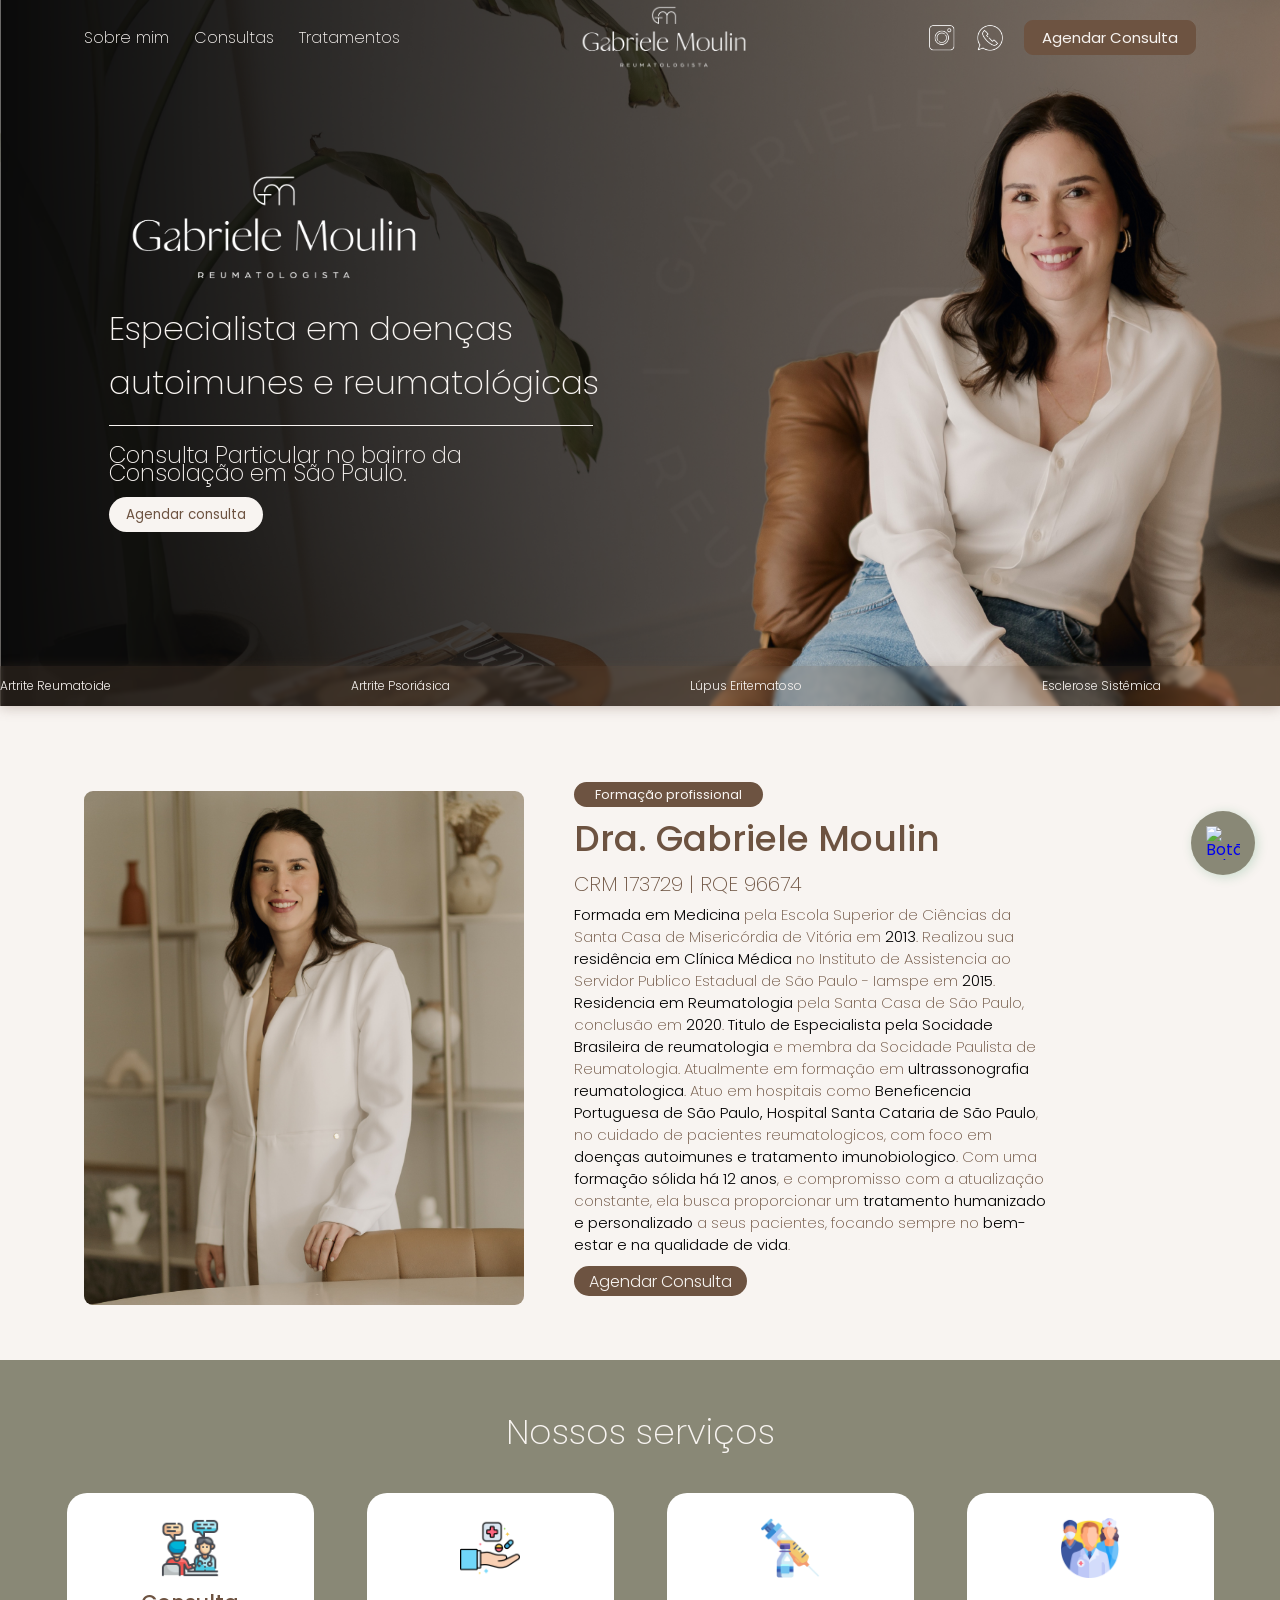
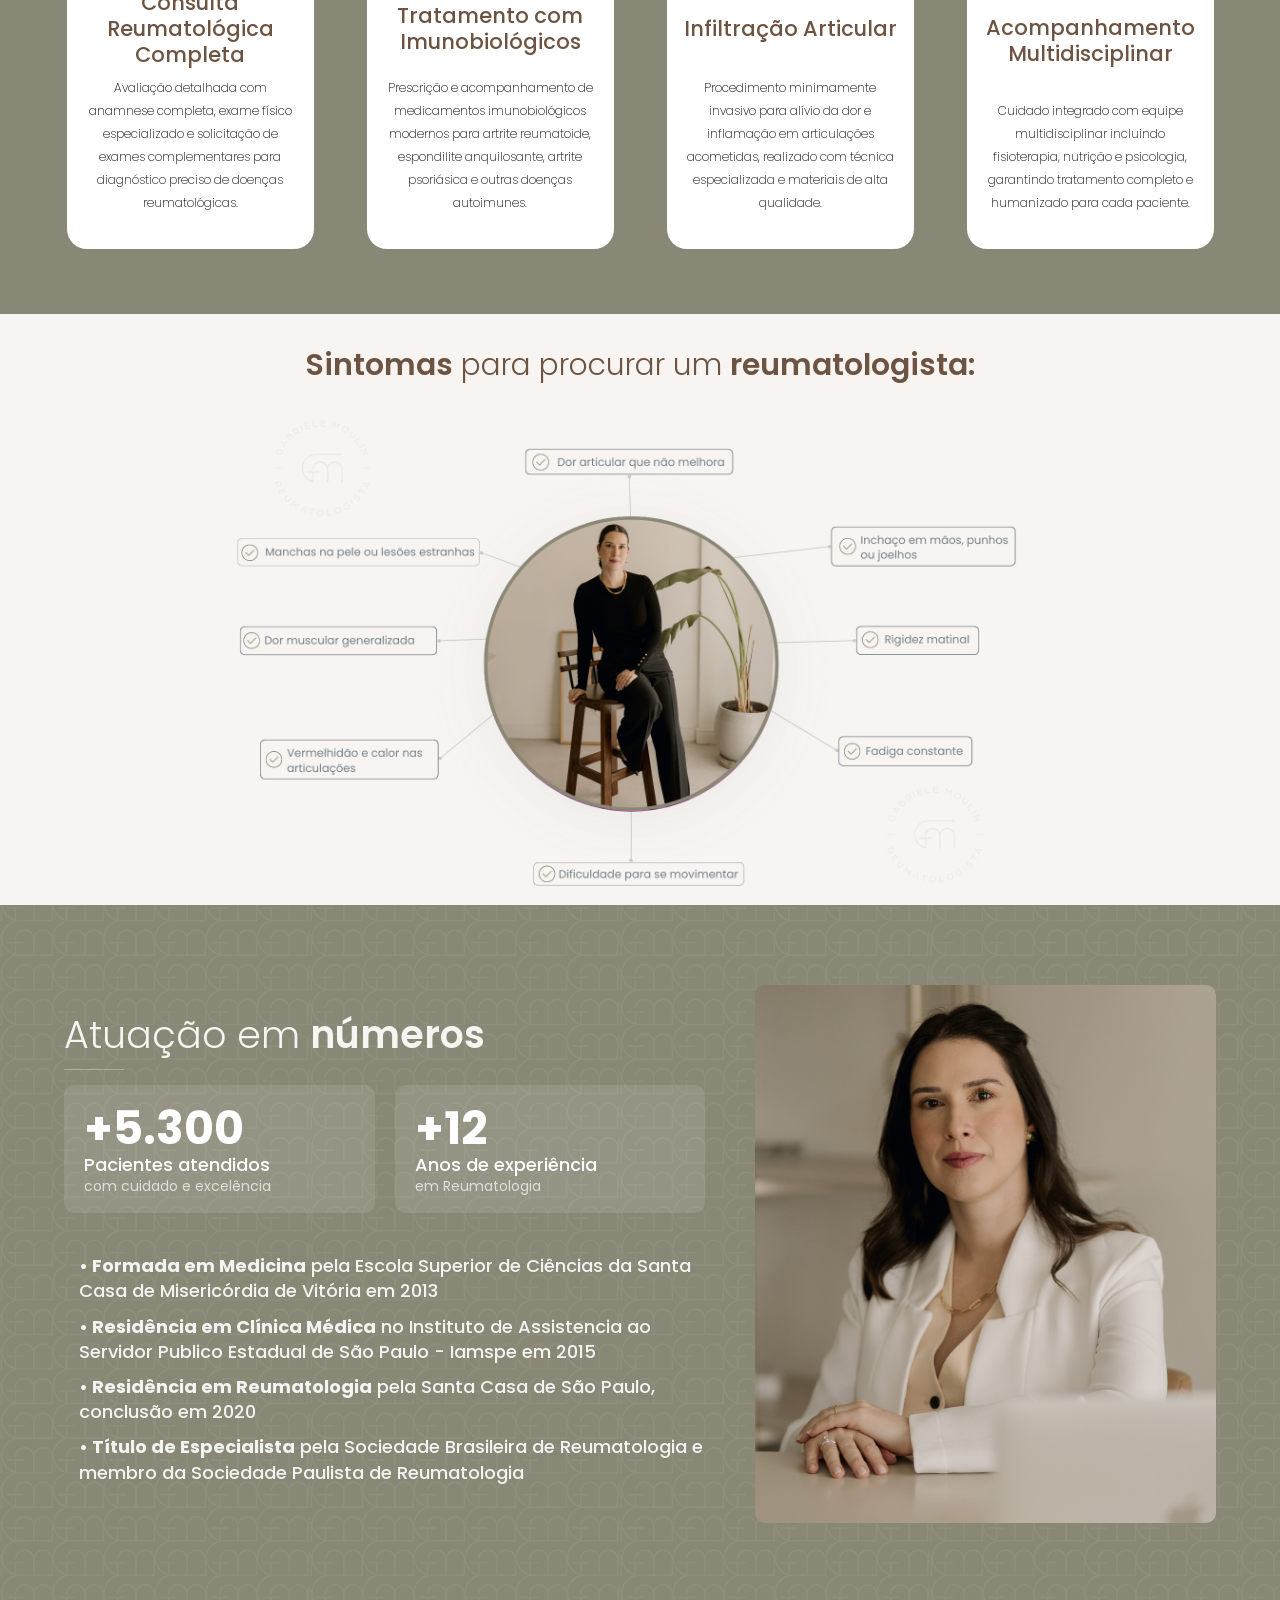
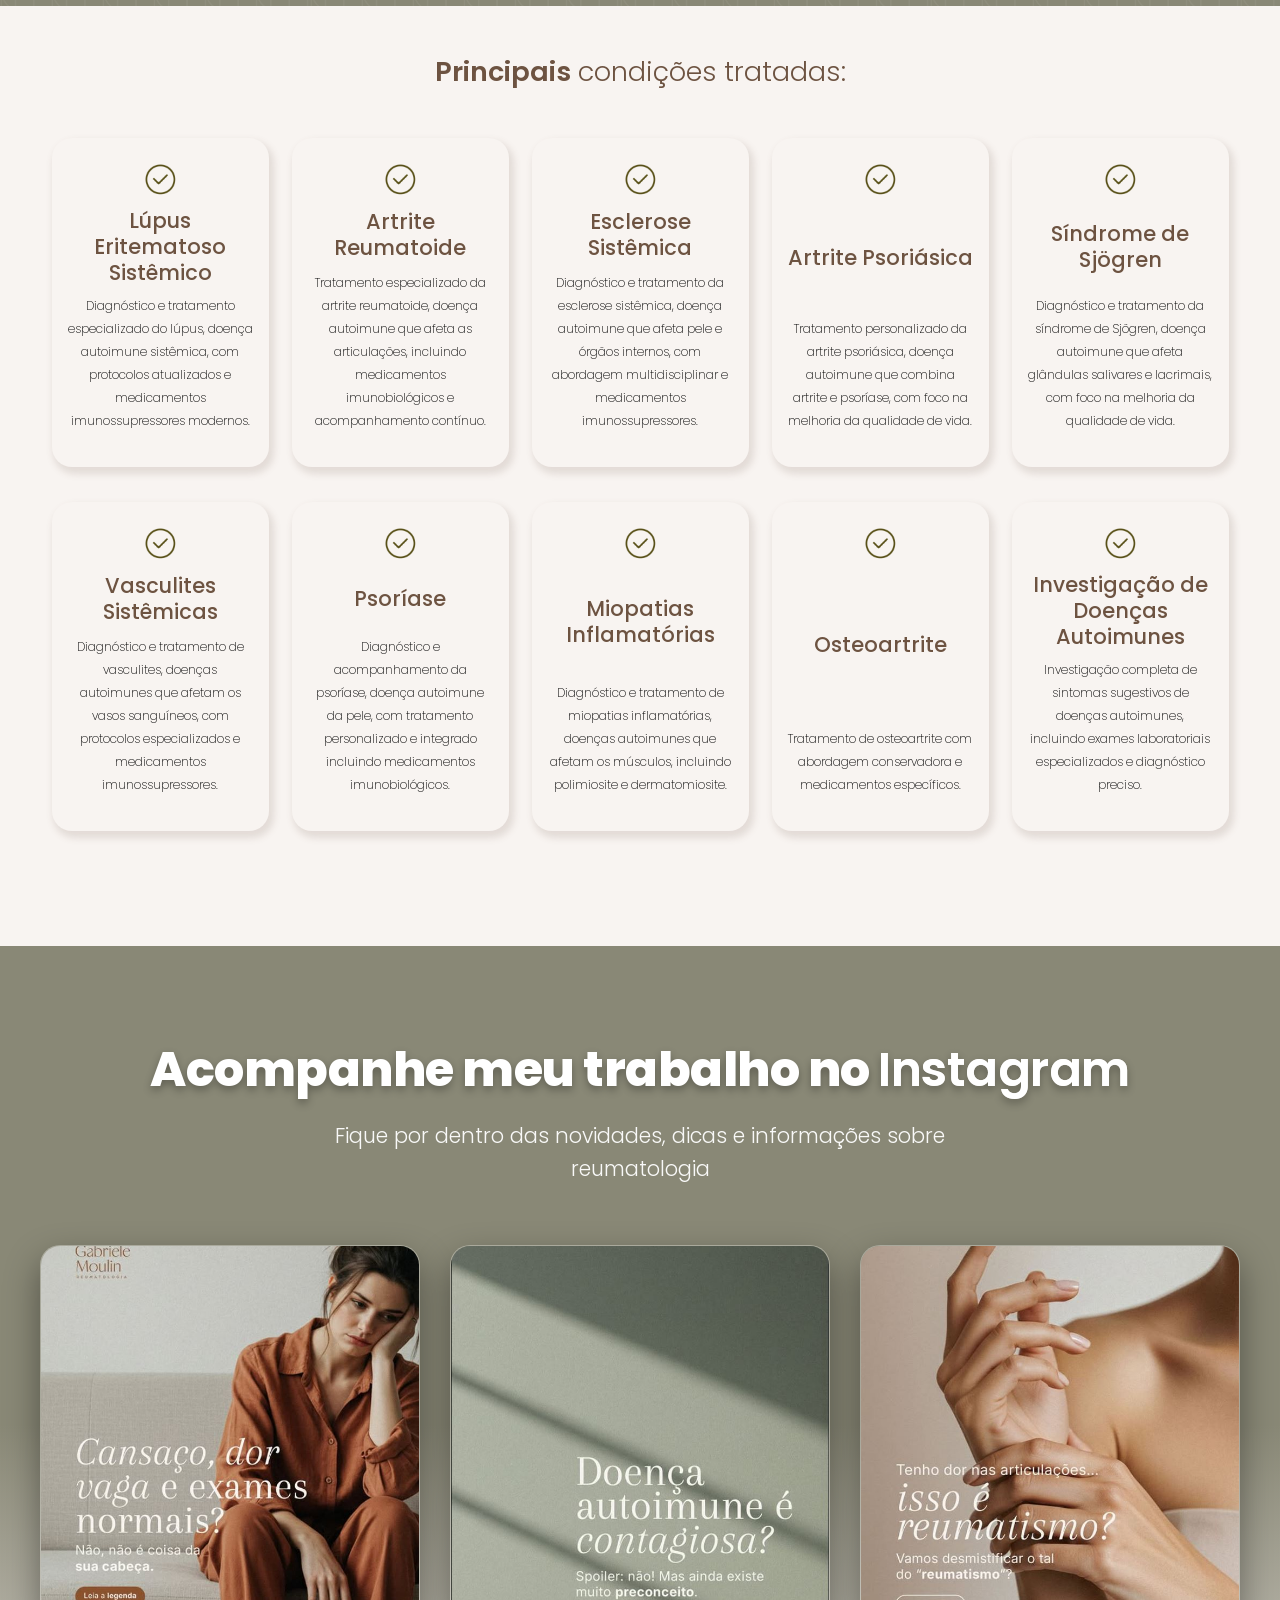
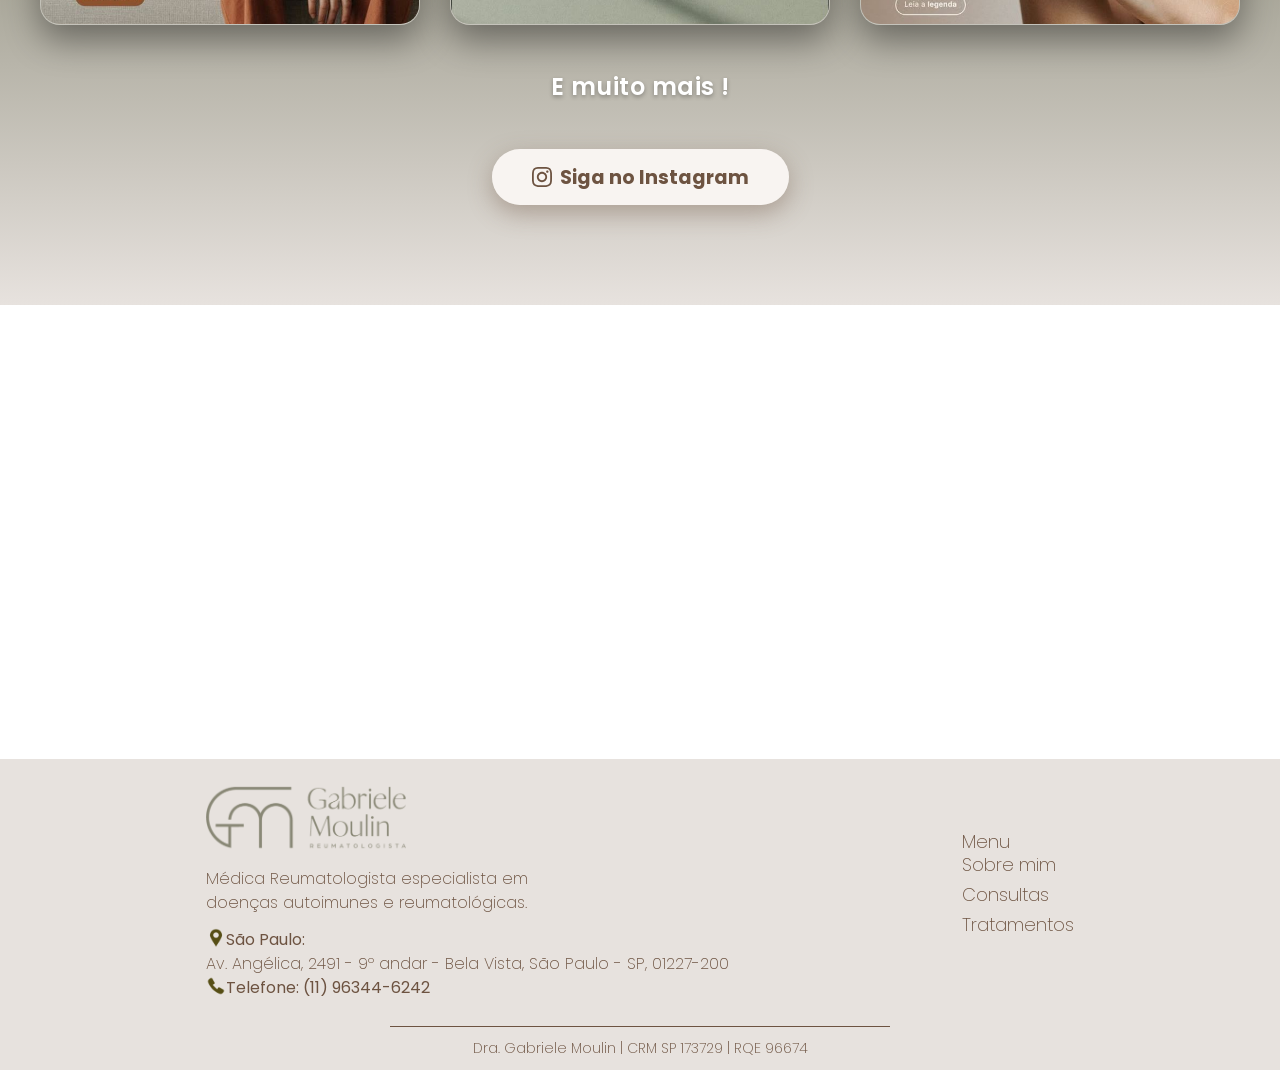
==== commit 8a320819: "fix: aumenta espaçamento entre menu e título na página de consulta; remove 'Livance Angélica' do rod" ====
--- a/index.html
+++ b/index.html
@@ -490,7 +490,6 @@
             <a
               href="https://api.whatsapp.com/send/?phone=5511963446242&text=Olá, vim pelo Site e gostaria de saber mais sobre a consulta de Dra. Gabriele Souza Moulin Vago.">
               <span><img class="pino" src="/img/icones/pino-de-localizacao.png" alt="" />São Paulo:</span><br />
-              Livance Angélica<br />
               Av. Angélica, 2491 - 9º andar - Bela Vista, São Paulo - SP,
               01227-200<br />
               <span><img class="pino" src="/img/icones/telefone.png" alt="" />Telefone: (11) 96344-6242</span><br />
